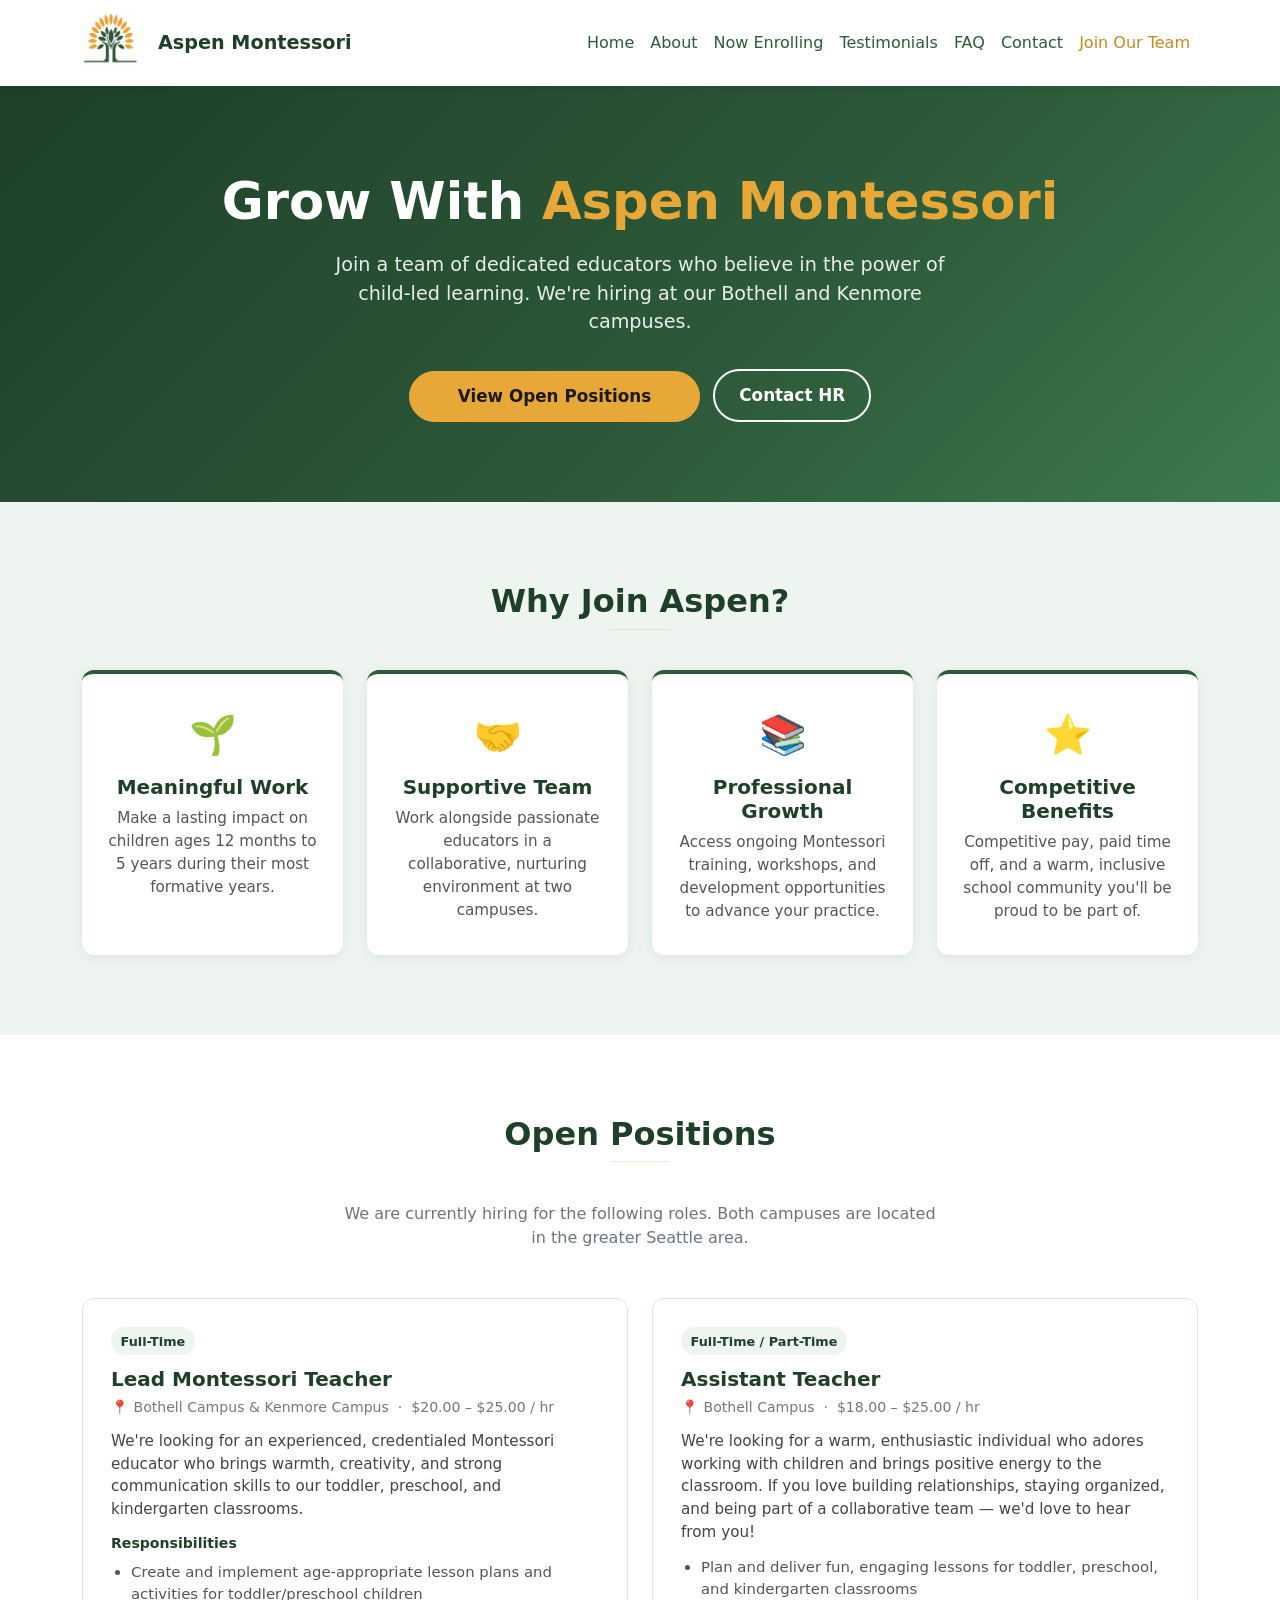
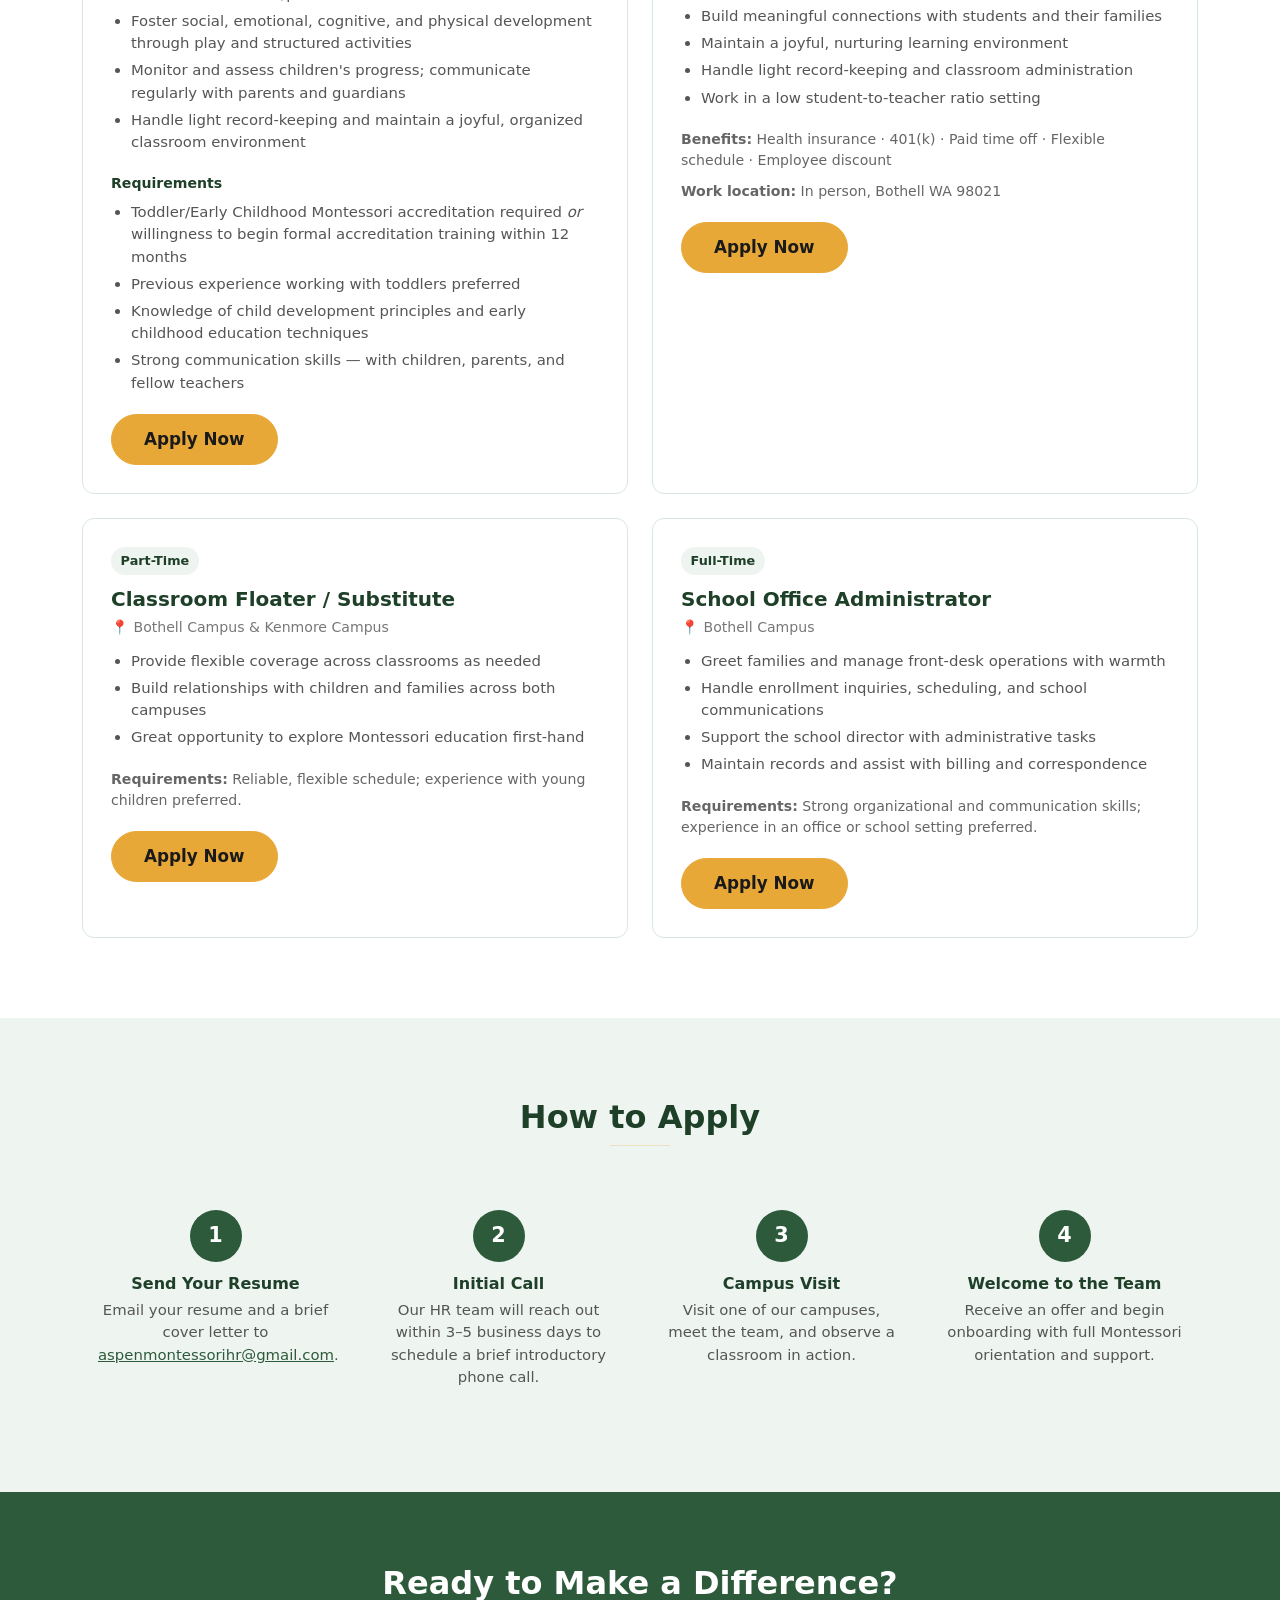
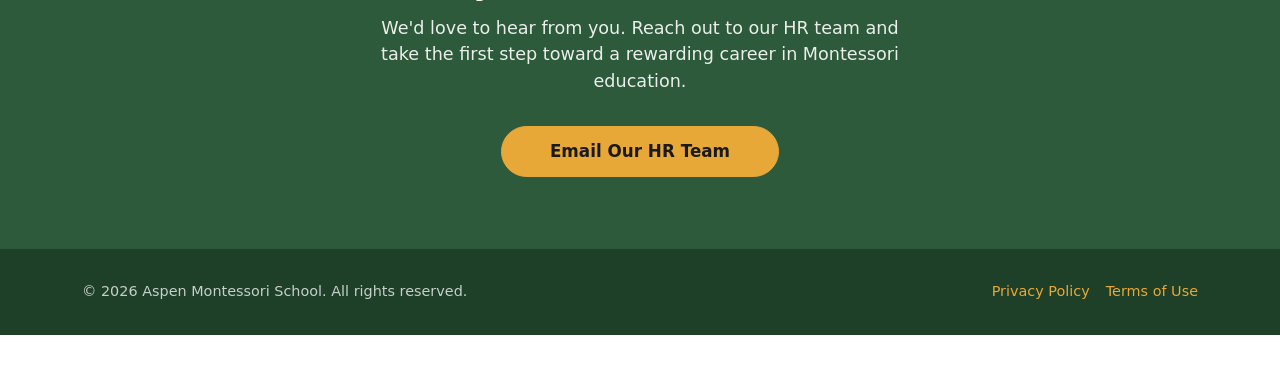
==== careers.html @ 24f774b3 "Update the school teacher description" ====
<!doctype html>
<html lang="en">
  <head>
    <meta charset="utf-8">
    <meta name="viewport" content="width=device-width, initial-scale=1">
    <title>Careers &amp; Jobs | Aspen Montessori School – Bothell &amp; Kenmore, WA</title>

    <!-- Primary SEO -->
    <meta name="description" content="Join Aspen Montessori School! We're hiring Lead Guides, Assistant Guides, Floaters, and Office Staff at our Bothell and Kenmore, WA campuses. View open positions and apply today.">
    <meta name="keywords" content="Montessori teacher jobs Bothell WA, Montessori educator careers Kenmore WA, Montessori guide hiring Washington, early childhood education jobs Seattle, preschool teacher jobs Bothell, Montessori assistant jobs, childcare jobs Kenmore WA, Aspen Montessori School jobs">
    <meta name="author" content="Aspen Montessori School">
    <meta name="robots" content="index, follow">
    <link rel="canonical" href="https://www.aspenmontessorischool.com/careers.html">

    <!-- Open Graph (Facebook, LinkedIn, iMessage previews) -->
    <meta property="og:type" content="website">
    <meta property="og:url" content="https://www.aspenmontessorischool.com/careers.html">
    <meta property="og:title" content="Careers &amp; Jobs | Aspen Montessori School">
    <meta property="og:description" content="We're hiring passionate Montessori educators and staff in Bothell and Kenmore, WA. View open positions — Lead Guide, Assistant Guide, Floater, Office Admin — and apply today.">
    <meta property="og:image" content="https://www.aspenmontessorischool.com/assets/kidsactivities/1_.jpg">
    <meta property="og:site_name" content="Aspen Montessori School">
    <meta property="og:locale" content="en_US">

    <!-- Twitter Card -->
    <meta name="twitter:card" content="summary_large_image">
    <meta name="twitter:title" content="Careers &amp; Jobs | Aspen Montessori School">
    <meta name="twitter:description" content="Hiring Montessori educators in Bothell &amp; Kenmore, WA. Lead Guide, Assistant Guide, Floater, Office Admin roles open now.">
    <meta name="twitter:image" content="https://www.aspenmontessorischool.com/assets/kidsactivities/1_.jpg">

    <!-- BreadcrumbList structured data -->
    <script type="application/ld+json">
    {
      "@context": "https://schema.org",
      "@type": "BreadcrumbList",
      "itemListElement": [
        {
          "@type": "ListItem",
          "position": 1,
          "name": "Home",
          "item": "https://www.aspenmontessorischool.com/"
        },
        {
          "@type": "ListItem",
          "position": 2,
          "name": "Careers",
          "item": "https://www.aspenmontessorischool.com/careers.html"
        }
      ]
    }
    </script>

    <!-- JobPosting structured data (Google Jobs + AI engines) -->
    <script type="application/ld+json">
    [
      {
        "@context": "https://schema.org",
        "@type": "JobPosting",
        "title": "Lead Montessori Teacher",
        "description": "Aspen Montessori School is seeking an experienced, credentialed Toddler/Early Childhood Lead Montessori Teacher. Responsibilities: create and implement age-appropriate lesson plans and activities for toddler/preschool children; foster social, emotional, cognitive, and physical development through play and structured activities; monitor and assess children's progress and communicate with parents and guardians; light record-keeping. Strong communication skills required.",
        "datePosted": "2026-06-07",
        "validThrough": "2026-12-31",
        "employmentType": "FULL_TIME",
        "hiringOrganization": {
          "@type": "Organization",
          "name": "Aspen Montessori School",
          "sameAs": "https://www.aspenmontessorischool.com",
          "logo": "https://www.aspenmontessorischool.com/my-logo.png"
        },
        "jobLocation": [
          {
            "@type": "Place",
            "address": {
              "@type": "PostalAddress",
              "streetAddress": "4024 222nd Pl SE",
              "addressLocality": "Bothell",
              "addressRegion": "WA",
              "postalCode": "98021",
              "addressCountry": "US"
            }
          },
          {
            "@type": "Place",
            "address": {
              "@type": "PostalAddress",
              "streetAddress": "17605 80th CT NE",
              "addressLocality": "Kenmore",
              "addressRegion": "WA",
              "postalCode": "98028",
              "addressCountry": "US"
            }
          }
        ],
        "baseSalary": {
          "@type": "MonetaryAmount",
          "currency": "USD",
          "value": {
            "@type": "QuantitativeValue",
            "minValue": 20.00,
            "maxValue": 25.00,
            "unitText": "HOUR"
          }
        },
        "qualifications": "Toddler/Early Childhood Montessori accreditation required, or willingness to begin formal accreditation training within 12 months. Previous experience working with toddlers preferred. Knowledge of child development principles and early childhood education techniques.",
        "jobBenefits": "Competitive pay, paid time off, professional development, supportive collaborative team environment.",
        "applicationContact": {
          "@type": "ContactPoint",
          "email": "aspenmontessorihr@gmail.com"
        }
      },
      {
        "@context": "https://schema.org",
        "@type": "JobPosting",
        "title": "Assistant Teacher",
        "description": "Aspen Montessori School is seeking a warm, enthusiastic Toddler/Early Childhood Teacher to join our Bothell campus. You will plan and deliver fun, engaging lessons for toddler, preschool, and kindergarten classrooms; build meaningful connections with students and their families; maintain a joyful nurturing learning environment; and handle light record-keeping. Low student-to-teacher ratio. Job Types: Full-time, Part-time.",
        "datePosted": "2026-06-07",
        "validThrough": "2026-12-31",
        "employmentType": ["FULL_TIME", "PART_TIME"],
        "baseSalary": {
          "@type": "MonetaryAmount",
          "currency": "USD",
          "value": {
            "@type": "QuantitativeValue",
            "minValue": 18.00,
            "maxValue": 25.00,
            "unitText": "HOUR"
          }
        },
        "hiringOrganization": {
          "@type": "Organization",
          "name": "Aspen Montessori School",
          "sameAs": "https://www.aspenmontessorischool.com",
          "logo": "https://www.aspenmontessorischool.com/my-logo.png"
        },
        "jobLocation": {
          "@type": "Place",
          "address": {
            "@type": "PostalAddress",
            "streetAddress": "4024 222nd Pl SE",
            "addressLocality": "Bothell",
            "addressRegion": "WA",
            "postalCode": "98021",
            "addressCountry": "US"
          }
        },
        "qualifications": "Passion for early childhood education required. Experience working with toddlers or preschool-age children preferred. Organized, collaborative, and enthusiastic personality.",
        "jobBenefits": "Health insurance, 401(k), paid time off, flexible schedule, employee discount.",
        "applicationContact": {
          "@type": "ContactPoint",
          "email": "aspenmontessorihr@gmail.com"
        }
      },
      {
        "@context": "https://schema.org",
        "@type": "JobPosting",
        "title": "Classroom Floater / Substitute",
        "description": "Provide flexible coverage across classrooms as needed at both Bothell and Kenmore campuses. Build relationships with children and families. Great entry-level opportunity to explore Montessori education first-hand.",
        "datePosted": "2026-06-07",
        "validThrough": "2026-12-31",
        "employmentType": "PART_TIME",
        "hiringOrganization": {
          "@type": "Organization",
          "name": "Aspen Montessori School",
          "sameAs": "https://www.aspenmontessorischool.com",
          "logo": "https://www.aspenmontessorischool.com/my-logo.png"
        },
        "jobLocation": [
          {
            "@type": "Place",
            "address": {
              "@type": "PostalAddress",
              "streetAddress": "4024 222nd Pl SE",
              "addressLocality": "Bothell",
              "addressRegion": "WA",
              "postalCode": "98021",
              "addressCountry": "US"
            }
          },
          {
            "@type": "Place",
            "address": {
              "@type": "PostalAddress",
              "streetAddress": "17605 80th CT NE",
              "addressLocality": "Kenmore",
              "addressRegion": "WA",
              "postalCode": "98028",
              "addressCountry": "US"
            }
          }
        ],
        "qualifications": "Reliable, flexible schedule required. Experience with young children preferred.",
        "applicationContact": {
          "@type": "ContactPoint",
          "email": "aspenmontessorihr@gmail.com"
        }
      },
      {
        "@context": "https://schema.org",
        "@type": "JobPosting",
        "title": "School Office Administrator",
        "description": "Greet families and manage front-desk operations with warmth. Handle enrollment inquiries, scheduling, and school communications. Support the school director with administrative tasks. Maintain records and assist with billing and correspondence.",
        "datePosted": "2026-06-07",
        "validThrough": "2026-12-31",
        "employmentType": "FULL_TIME",
        "hiringOrganization": {
          "@type": "Organization",
          "name": "Aspen Montessori School",
          "sameAs": "https://www.aspenmontessorischool.com",
          "logo": "https://www.aspenmontessorischool.com/my-logo.png"
        },
        "jobLocation": {
          "@type": "Place",
          "address": {
            "@type": "PostalAddress",
            "streetAddress": "4024 222nd Pl SE",
            "addressLocality": "Bothell",
            "addressRegion": "WA",
            "postalCode": "98021",
            "addressCountry": "US"
          }
        },
        "qualifications": "Strong organizational and communication skills required. Experience in an office or school setting preferred.",
        "jobBenefits": "Competitive pay, paid time off, collaborative school community.",
        "applicationContact": {
          "@type": "ContactPoint",
          "email": "aspenmontessorihr@gmail.com"
        }
      }
    ]
    </script>

    <link rel="icon" type="image/x-icon" href="favicon-32x32.png">
    <link href="./assets/dist/css/bootstrap.min.css" rel="stylesheet">
    <link href="carousel.css" rel="stylesheet">

    <style>
      :root {
        --aspen-green: #2D5A3A;
        --aspen-green-dark: #1e3f28;
        --aspen-green-light: #eef4f0;
        --aspen-yellow: #E8A838;
        --aspen-yellow-dark: #c48a20;
      }

      body {
        padding-top: 72px;
        color: #333;
        font-family: 'Segoe UI', system-ui, sans-serif;
      }

      /* ── Navbar ── */
      .navbar {
        background-color: #fff !important;
        box-shadow: 0 2px 8px rgba(0,0,0,.1);
      }
      .navbar-brand img {
        height: 60px;
        width: 60px;
        object-fit: contain;
        margin-right: 8px;
      }
      .navbar-brand {
        font-weight: 700;
        font-size: 1.2rem;
        color: var(--aspen-green-dark) !important;
      }
      .nav-link {
        color: var(--aspen-green) !important;
        font-weight: 500;
      }
      .nav-link:hover, .nav-link.active {
        color: var(--aspen-yellow-dark) !important;
      }

      /* ── Buttons ── */
      .btn-aspen {
        background-color: var(--aspen-yellow);
        border-color: var(--aspen-yellow);
        color: #1a1a1a;
        font-weight: 700;
        padding: .75rem 2rem;
        border-radius: 50px;
        font-size: 1.05rem;
        transition: background-color .2s, transform .15s;
      }
      .btn-aspen:hover {
        background-color: var(--aspen-yellow-dark);
        border-color: var(--aspen-yellow-dark);
        color: #1a1a1a;
        transform: translateY(-2px);
      }
      .btn-outline-light-aspen {
        border: 2px solid #fff;
        color: #fff;
        font-weight: 600;
        padding: .75rem 2rem;
        border-radius: 50px;
        font-size: 1.05rem;
        background: transparent;
        transition: background-color .2s;
        text-decoration: none;
        display: inline-block;
      }
      .btn-outline-light-aspen:hover {
        background-color: rgba(255,255,255,.15);
        color: #fff;
      }

      /* ── Section shared ── */
      section {
        padding: 80px 0;
      }
      .section-title {
        font-weight: 700;
        color: var(--aspen-green-dark);
        margin-bottom: .5rem;
      }
      .section-divider {
        width: 60px;
        height: 4px;
        background: var(--aspen-yellow);
        border: none;
        margin: 0 auto 2.5rem;
        border-radius: 2px;
      }

      /* ── Hero ── */
      #hero {
        background: linear-gradient(135deg, var(--aspen-green-dark) 0%, var(--aspen-green) 60%, #3d7a50 100%);
        color: #fff;
        padding: 100px 0 80px;
        text-align: center;
      }
      #hero h1 {
        font-size: clamp(2rem, 5vw, 3.2rem);
        font-weight: 800;
        line-height: 1.15;
      }
      #hero h1 span {
        color: var(--aspen-yellow);
      }
      #hero p.lead {
        font-size: 1.2rem;
        max-width: 620px;
        margin: 1.25rem auto 2rem;
        opacity: .9;
      }

      /* ── Benefits ── */
      #benefits {
        background-color: var(--aspen-green-light);
      }
      .benefit-card {
        background: #fff;
        border-radius: 12px;
        padding: 2rem 1.5rem;
        height: 100%;
        border-top: 4px solid var(--aspen-green);
        box-shadow: 0 2px 12px rgba(0,0,0,.07);
        text-align: center;
      }
      .benefit-card .benefit-icon {
        font-size: 2.4rem;
        margin-bottom: .75rem;
      }
      .benefit-card h5 {
        color: var(--aspen-green-dark);
        font-weight: 700;
        margin-bottom: .5rem;
      }
      .benefit-card p {
        color: #555;
        font-size: .95rem;
        margin: 0;
      }

      /* ── Open Positions ── */
      #positions {
        background-color: #fff;
      }
      .position-card {
        border: 1.5px solid #d8e8dd;
        border-radius: 12px;
        padding: 1.75rem;
        background: #fff;
        transition: box-shadow .2s, border-color .2s;
      }
      .position-card:hover {
        box-shadow: 0 4px 20px rgba(45,90,58,.12);
        border-color: var(--aspen-green);
      }
      .position-card .badge-type {
        background-color: var(--aspen-green-light);
        color: var(--aspen-green-dark);
        font-weight: 600;
        font-size: .8rem;
        padding: .35em .75em;
        border-radius: 50px;
        display: inline-block;
        margin-bottom: .75rem;
      }
      .position-card h5 {
        color: var(--aspen-green-dark);
        font-weight: 700;
        margin-bottom: .35rem;
      }
      .position-card .campus-tag {
        font-size: .88rem;
        color: #777;
        margin-bottom: .75rem;
      }
      .position-card ul {
        padding-left: 1.25rem;
        color: #555;
        font-size: .93rem;
        margin-bottom: 1.25rem;
      }
      .position-card ul li {
        margin-bottom: .3rem;
      }

      /* ── Process ── */
      #process {
        background-color: var(--aspen-green-light);
      }
      .step-circle {
        width: 52px;
        height: 52px;
        border-radius: 50%;
        background-color: var(--aspen-green);
        color: #fff;
        font-size: 1.3rem;
        font-weight: 700;
        display: flex;
        align-items: center;
        justify-content: center;
        margin: 0 auto .75rem;
        flex-shrink: 0;
      }
      .step-card {
        text-align: center;
        padding: 1.5rem 1rem;
      }
      .step-card h6 {
        color: var(--aspen-green-dark);
        font-weight: 700;
        margin-bottom: .4rem;
      }
      .step-card p {
        color: #555;
        font-size: .93rem;
        margin: 0;
      }

      /* ── CTA ── */
      #cta {
        background-color: var(--aspen-green);
        color: #fff;
        text-align: center;
        padding: 72px 0;
      }
      #cta h2 {
        font-weight: 700;
        font-size: 2rem;
        margin-bottom: .75rem;
      }
      #cta p {
        opacity: .9;
        font-size: 1.1rem;
        max-width: 560px;
        margin: 0 auto 2rem;
      }

      /* ── Footer ── */
      footer {
        background-color: var(--aspen-green-dark);
        color: rgba(255,255,255,.75);
        padding: 2rem 0;
        font-size: .9rem;
      }
      footer a {
        color: var(--aspen-yellow);
        text-decoration: none;
      }
      footer a:hover {
        text-decoration: underline;
      }
    </style>
  </head>
  <body>

    <!-- ── Navbar ── -->
    <nav class="navbar navbar-expand-md navbar-light fixed-top">
      <div class="container">
        <a class="navbar-brand d-flex align-items-center gap-2" href="index.html">
          <img src="my-logo.png" alt="Aspen Montessori School logo">
          Aspen Montessori
        </a>
        <button class="navbar-toggler" type="button" data-bs-toggle="collapse" data-bs-target="#navbarCollapse"
          aria-controls="navbarCollapse" aria-expanded="false" aria-label="Toggle navigation">
          <span class="navbar-toggler-icon"></span>
        </button>
        <div class="collapse navbar-collapse" id="navbarCollapse">
          <ul class="navbar-nav ms-auto mb-2 mb-md-0">
            <li class="nav-item"><a class="nav-link" href="index.html#hero">Home</a></li>
            <li class="nav-item"><a class="nav-link" href="index.html#about">About</a></li>
            <li class="nav-item"><a class="nav-link" href="index.html#enroll">Now Enrolling</a></li>
            <li class="nav-item"><a class="nav-link" href="index.html#testimonials">Testimonials</a></li>
            <li class="nav-item"><a class="nav-link" href="index.html#faq">FAQ</a></li>
            <li class="nav-item"><a class="nav-link" href="index.html#contact">Contact</a></li>
            <li class="nav-item"><a class="nav-link active" href="careers.html">Join Our Team</a></li>
          </ul>
        </div>
      </div>
    </nav>

    <main>

      <!-- ── Hero ── -->
      <section id="hero">
        <div class="container">
          <h1>Grow With <span>Aspen Montessori</span></h1>
          <p class="lead">Join a team of dedicated educators who believe in the power of child-led learning. We're hiring at our Bothell and Kenmore campuses.</p>
          <a href="#positions" class="btn btn-aspen btn-lg px-5 me-2">View Open Positions</a>
          <a href="#cta" class="btn-outline-light-aspen btn-lg px-4 mt-2 mt-md-0">Contact HR</a>
        </div>
      </section>

      <!-- ── Why Join Us ── -->
      <section id="benefits">
        <div class="container text-center">
          <h2 class="section-title">Why Join Aspen?</h2>
          <hr class="section-divider">
          <div class="row g-4 justify-content-center">
            <div class="col-sm-6 col-lg-3">
              <div class="benefit-card">
                <div class="benefit-icon">🌱</div>
                <h5>Meaningful Work</h5>
                <p>Make a lasting impact on children ages 12 months to 5 years during their most formative years.</p>
              </div>
            </div>
            <div class="col-sm-6 col-lg-3">
              <div class="benefit-card">
                <div class="benefit-icon">🤝</div>
                <h5>Supportive Team</h5>
                <p>Work alongside passionate educators in a collaborative, nurturing environment at two campuses.</p>
              </div>
            </div>
            <div class="col-sm-6 col-lg-3">
              <div class="benefit-card">
                <div class="benefit-icon">📚</div>
                <h5>Professional Growth</h5>
                <p>Access ongoing Montessori training, workshops, and development opportunities to advance your practice.</p>
              </div>
            </div>
            <div class="col-sm-6 col-lg-3">
              <div class="benefit-card">
                <div class="benefit-icon">⭐</div>
                <h5>Competitive Benefits</h5>
                <p>Competitive pay, paid time off, and a warm, inclusive school community you'll be proud to be part of.</p>
              </div>
            </div>
          </div>
        </div>
      </section>

      <!-- ── Open Positions ── -->
      <section id="positions">
        <div class="container">
          <div class="text-center mb-5">
            <h2 class="section-title">Open Positions</h2>
            <hr class="section-divider">
            <p class="text-muted" style="max-width: 600px; margin: 0 auto;">We are currently hiring for the following roles. Both campuses are located in the greater Seattle area.</p>
          </div>
          <div class="row g-4">

            <!-- Lead Guide -->
            <div class="col-md-6">
              <div class="position-card h-100">
                <span class="badge-type">Full-Time</span>
                <h5>Lead Montessori Teacher</h5>
                <p class="campus-tag">&#x1F4CD; Bothell Campus &amp; Kenmore Campus &nbsp;·&nbsp; $20.00 – $25.00 / hr</p>
                <p style="color:#444; font-size:.95rem; margin-bottom:.75rem;">
                  We're looking for an experienced, credentialed Montessori educator who brings warmth, creativity, and strong communication skills to our toddler, preschool, and kindergarten classrooms.
                </p>
                <p style="font-size:.88rem; font-weight:600; color: var(--aspen-green-dark); margin-bottom:.4rem;">Responsibilities</p>
                <ul>
                  <li>Create and implement age-appropriate lesson plans and activities for toddler/preschool children</li>
                  <li>Foster social, emotional, cognitive, and physical development through play and structured activities</li>
                  <li>Monitor and assess children's progress; communicate regularly with parents and guardians</li>
                  <li>Handle light record-keeping and maintain a joyful, organized classroom environment</li>
                </ul>
                <p style="font-size:.88rem; font-weight:600; color: var(--aspen-green-dark); margin-bottom:.4rem;">Requirements</p>
                <ul style="margin-bottom:1.25rem;">
                  <li>Toddler/Early Childhood Montessori accreditation required <em>or</em> willingness to begin formal accreditation training within 12 months</li>
                  <li>Previous experience working with toddlers preferred</li>
                  <li>Knowledge of child development principles and early childhood education techniques</li>
                  <li>Strong communication skills — with children, parents, and fellow teachers</li>
                </ul>
                <a href="mailto:aspenmontessorihr@gmail.com?subject=Application%3A%20Lead%20Montessori%20Teacher" class="btn btn-aspen">Apply Now</a>
              </div>
            </div>

            <!-- Assistant Guide -->
            <div class="col-md-6">
              <div class="position-card h-100">
                <span class="badge-type">Full-Time / Part-Time</span>
                <h5>Assistant Teacher</h5>
                <p class="campus-tag">&#x1F4CD; Bothell Campus &nbsp;·&nbsp; $18.00 – $25.00 / hr</p>
                <p style="color:#444; font-size:.95rem; margin-bottom:.75rem;">
                  We're looking for a warm, enthusiastic individual who adores working with children and brings positive energy to the classroom. If you love building relationships, staying organized, and being part of a collaborative team — we'd love to hear from you!
                </p>
                <ul>
                  <li>Plan and deliver fun, engaging lessons for toddler, preschool, and kindergarten classrooms</li>
                  <li>Build meaningful connections with students and their families</li>
                  <li>Maintain a joyful, nurturing learning environment</li>
                  <li>Handle light record-keeping and classroom administration</li>
                  <li>Work in a low student-to-teacher ratio setting</li>
                </ul>
                <p style="font-size:.88rem; color:#666; margin-bottom:.6rem;"><strong>Benefits:</strong> Health insurance · 401(k) · Paid time off · Flexible schedule · Employee discount</p>
                <p style="font-size:.88rem; color:#666; margin-bottom:1.25rem;"><strong>Work location:</strong> In person, Bothell WA 98021</p>
                <a href="mailto:aspenmontessorihr@gmail.com?subject=Application%3A%20Assistant%20Teacher" class="btn btn-aspen">Apply Now</a>
              </div>
            </div>

            <!-- Floater -->
            <div class="col-md-6">
              <div class="position-card h-100">
                <span class="badge-type">Part-Time</span>
                <h5>Classroom Floater / Substitute</h5>
                <p class="campus-tag">&#x1F4CD; Bothell Campus &amp; Kenmore Campus</p>
                <ul>
                  <li>Provide flexible coverage across classrooms as needed</li>
                  <li>Build relationships with children and families across both campuses</li>
                  <li>Great opportunity to explore Montessori education first-hand</li>
                </ul>
                <p style="font-size:.88rem; color:#666; margin-bottom:1.25rem;"><strong>Requirements:</strong> Reliable, flexible schedule; experience with young children preferred.</p>
                <a href="mailto:aspenmontessorihr@gmail.com?subject=Application%3A%20Classroom%20Floater" class="btn btn-aspen">Apply Now</a>
              </div>
            </div>

            <!-- Admin -->
            <div class="col-md-6">
              <div class="position-card h-100">
                <span class="badge-type">Full-Time</span>
                <h5>School Office Administrator</h5>
                <p class="campus-tag">&#x1F4CD; Bothell Campus</p>
                <ul>
                  <li>Greet families and manage front-desk operations with warmth</li>
                  <li>Handle enrollment inquiries, scheduling, and school communications</li>
                  <li>Support the school director with administrative tasks</li>
                  <li>Maintain records and assist with billing and correspondence</li>
                </ul>
                <p style="font-size:.88rem; color:#666; margin-bottom:1.25rem;"><strong>Requirements:</strong> Strong organizational and communication skills; experience in an office or school setting preferred.</p>
                <a href="mailto:aspenmontessorihr@gmail.com?subject=Application%3A%20Office%20Administrator" class="btn btn-aspen">Apply Now</a>
              </div>
            </div>

          </div>
        </div>
      </section>

      <!-- ── Application Process ── -->
      <section id="process">
        <div class="container text-center">
          <h2 class="section-title">How to Apply</h2>
          <hr class="section-divider">
          <div class="row g-3 justify-content-center">
            <div class="col-sm-6 col-lg-3">
              <div class="step-card">
                <div class="step-circle">1</div>
                <h6>Send Your Resume</h6>
                <p>Email your resume and a brief cover letter to <a href="mailto:aspenmontessorihr@gmail.com" style="color:var(--aspen-green);">aspenmontessorihr@gmail.com</a>.</p>
              </div>
            </div>
            <div class="col-sm-6 col-lg-3">
              <div class="step-card">
                <div class="step-circle">2</div>
                <h6>Initial Call</h6>
                <p>Our HR team will reach out within 3–5 business days to schedule a brief introductory phone call.</p>
              </div>
            </div>
            <div class="col-sm-6 col-lg-3">
              <div class="step-card">
                <div class="step-circle">3</div>
                <h6>Campus Visit</h6>
                <p>Visit one of our campuses, meet the team, and observe a classroom in action.</p>
              </div>
            </div>
            <div class="col-sm-6 col-lg-3">
              <div class="step-card">
                <div class="step-circle">4</div>
                <h6>Welcome to the Team</h6>
                <p>Receive an offer and begin onboarding with full Montessori orientation and support.</p>
              </div>
            </div>
          </div>
        </div>
      </section>

      <!-- ── CTA ── -->
      <section id="cta">
        <div class="container">
          <h2>Ready to Make a Difference?</h2>
          <p>We'd love to hear from you. Reach out to our HR team and take the first step toward a rewarding career in Montessori education.</p>
          <a href="mailto:aspenmontessorihr@gmail.com" class="btn btn-aspen btn-lg px-5">Email Our HR Team</a>
        </div>
      </section>

    </main>

    <!-- ── Footer ── -->
    <footer>
      <div class="container d-flex flex-wrap justify-content-between align-items-center">
        <p class="mb-0">&copy; 2026 Aspen Montessori School. All rights reserved.</p>
        <div class="d-flex gap-3">
          <a href="#">Privacy Policy</a>
          <a href="#">Terms of Use</a>
        </div>
      </div>
    </footer>

    <script src="./assets/dist/js/bootstrap.bundle.min.js"></script>
    <script>
      document.querySelectorAll('#navbarCollapse .nav-link').forEach(function(link) {
        link.addEventListener('click', function() {
          var collapse = document.getElementById('navbarCollapse');
          var bsCollapse = bootstrap.Collapse.getInstance(collapse);
          if (bsCollapse) bsCollapse.hide();
        });
      });
    </script>

  </body>
</html>
---- carousel.css ----
/* GLOBAL STYLES
-------------------------------------------------- */
/* Padding below the footer and lighter body text */

body {
  padding-top: 3rem;
  padding-bottom: 3rem;
  color: #5a5a5a;
}


/* CUSTOMIZE THE CAROUSEL
-------------------------------------------------- */

/* Carousel base class */
.carousel {
  margin-bottom: 4rem;
}
/* Since positioning the image, we need to help out the caption */
.carousel-caption {
  bottom: 3rem;
  z-index: 10;
}

/* Declare heights because of positioning of img element */
.carousel-item {
  height: 32rem;
}
.carousel-item > img {
  position: absolute;
  top: 0;
  left: 0;
  min-width: 100%;
  height: 32rem;
}


/* MARKETING CONTENT
-------------------------------------------------- */

/* Center align the text within the three columns below the carousel */
.marketing .col-lg-4 {
  margin-bottom: 1.5rem;
  text-align: center;
}
.marketing h2 {
  font-weight: 400;
}
/* rtl:begin:ignore */
.marketing .col-lg-4 p {
  margin-right: .75rem;
  margin-left: .75rem;
}
/* rtl:end:ignore */


/* Featurettes
------------------------- */

.featurette-divider {
  margin: 5rem 0; /* Space out the Bootstrap <hr> more */
}

/* Thin out the marketing headings */
.featurette-heading {
  font-weight: 300;
  line-height: 1;
  /* rtl:remove */
  letter-spacing: -.05rem;
}

/* RESPONSIVE CSS
-------------------------------------------------- */

@media (min-width: 40em) {
  /* Bump up size of carousel content */
  .carousel-caption p {
    margin-bottom: 1.25rem;
    font-size: 1.25rem;
    line-height: 1.4;
  }

  .featurette-heading {
    font-size: 50px;
  }
}

@media (min-width: 62em) {
  .featurette-heading {
    margin-top: 7rem;
  }
}
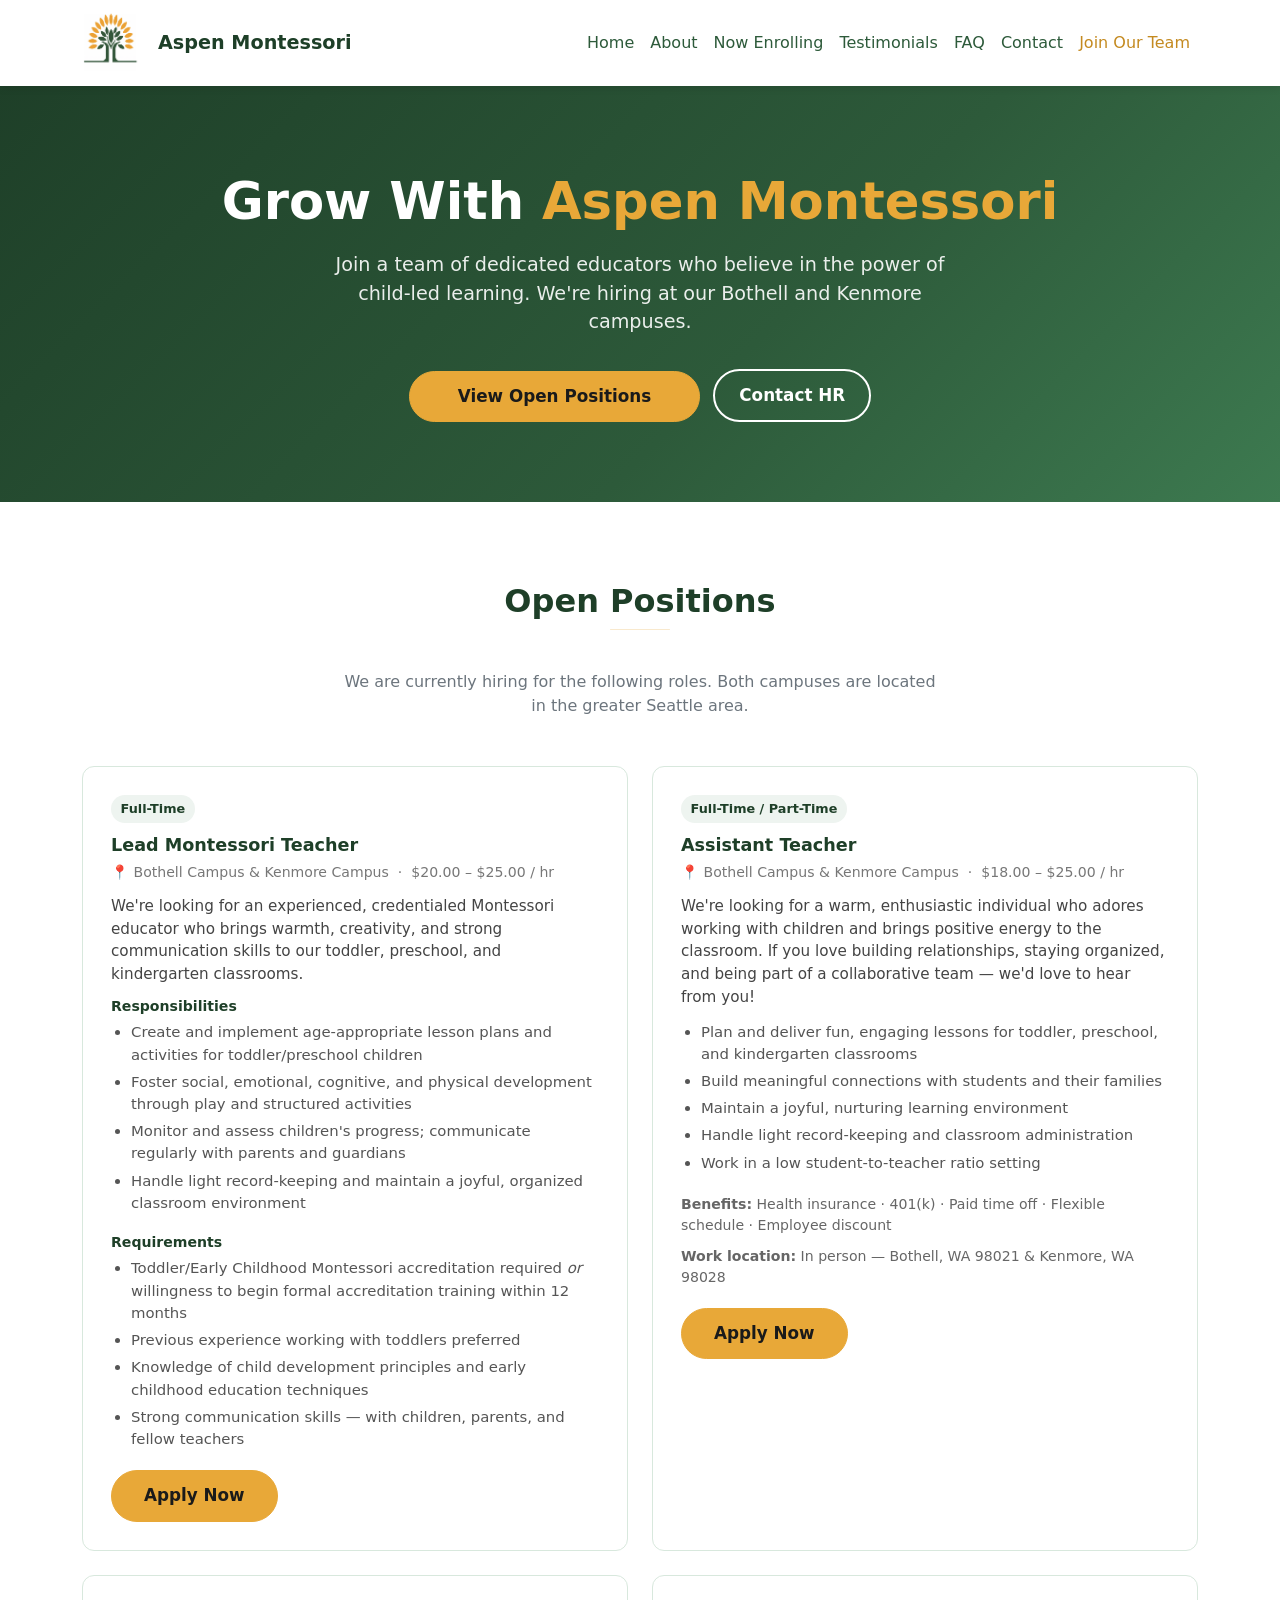
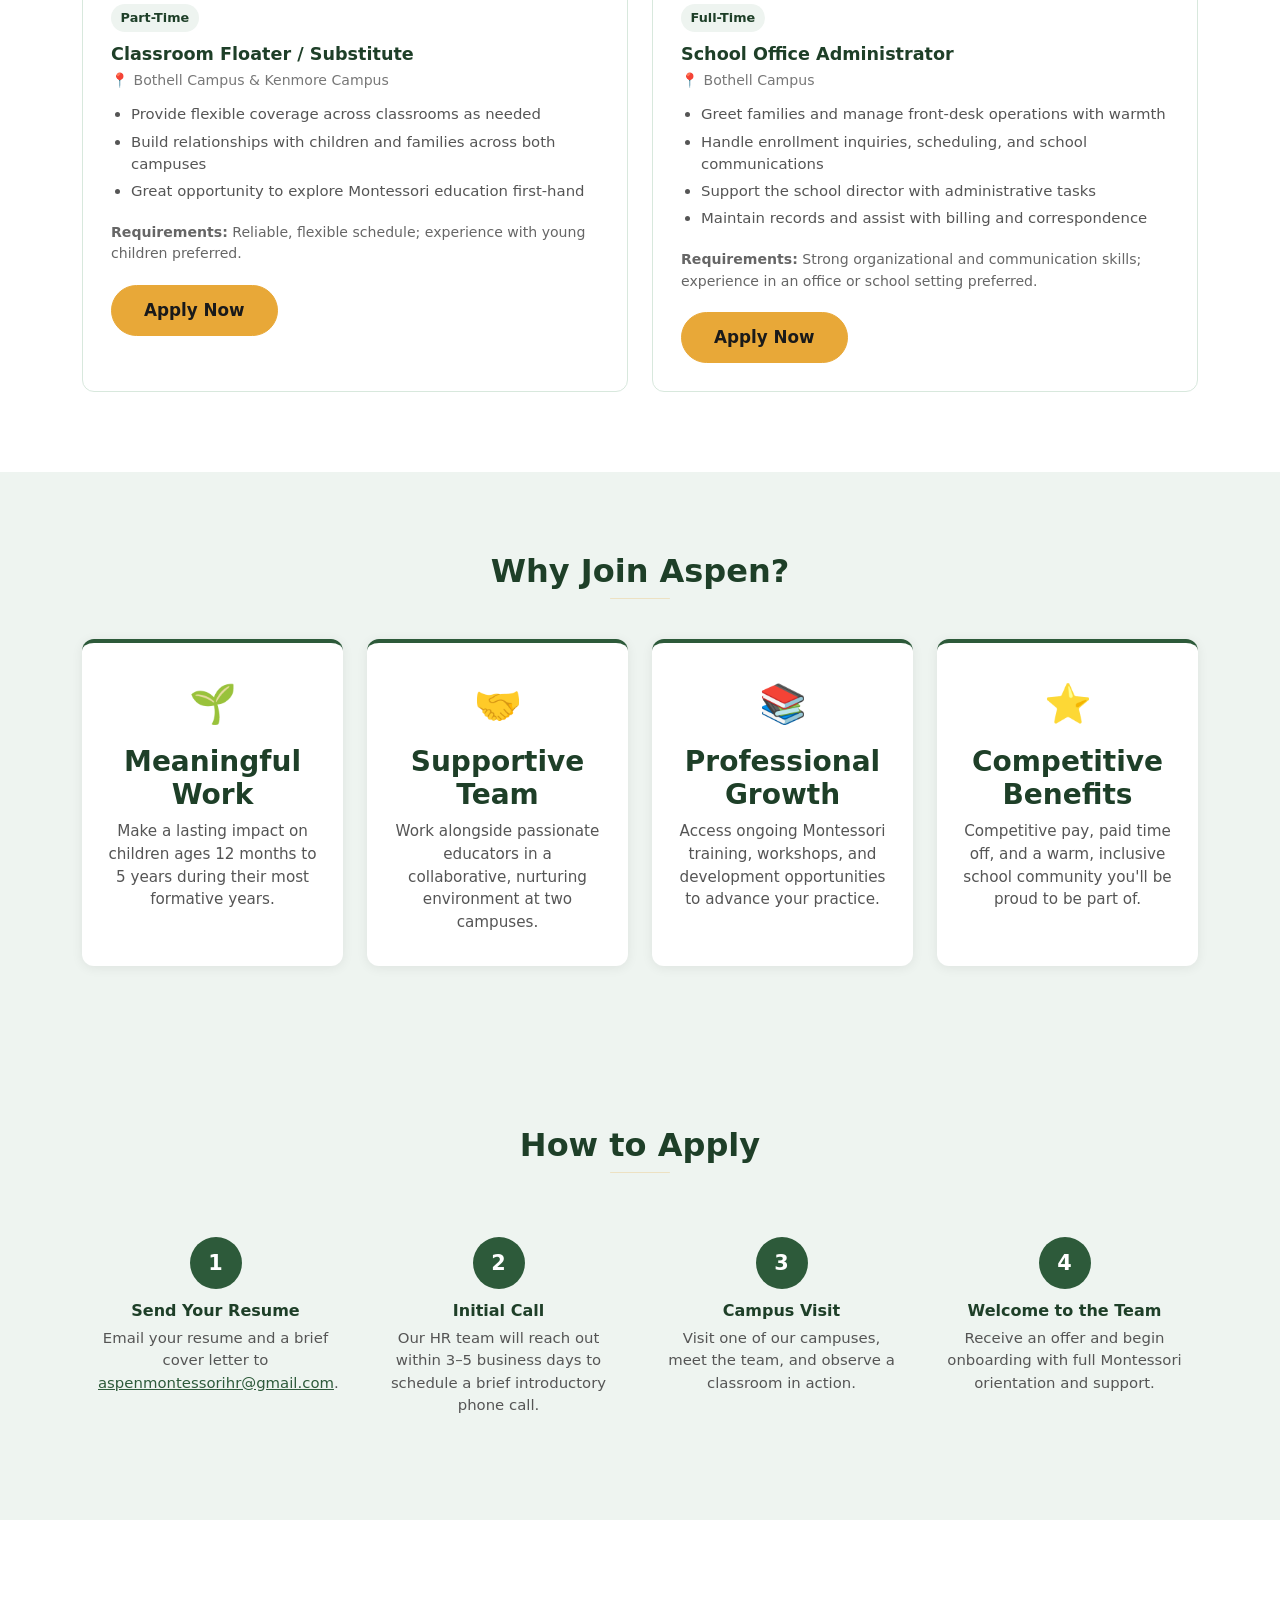
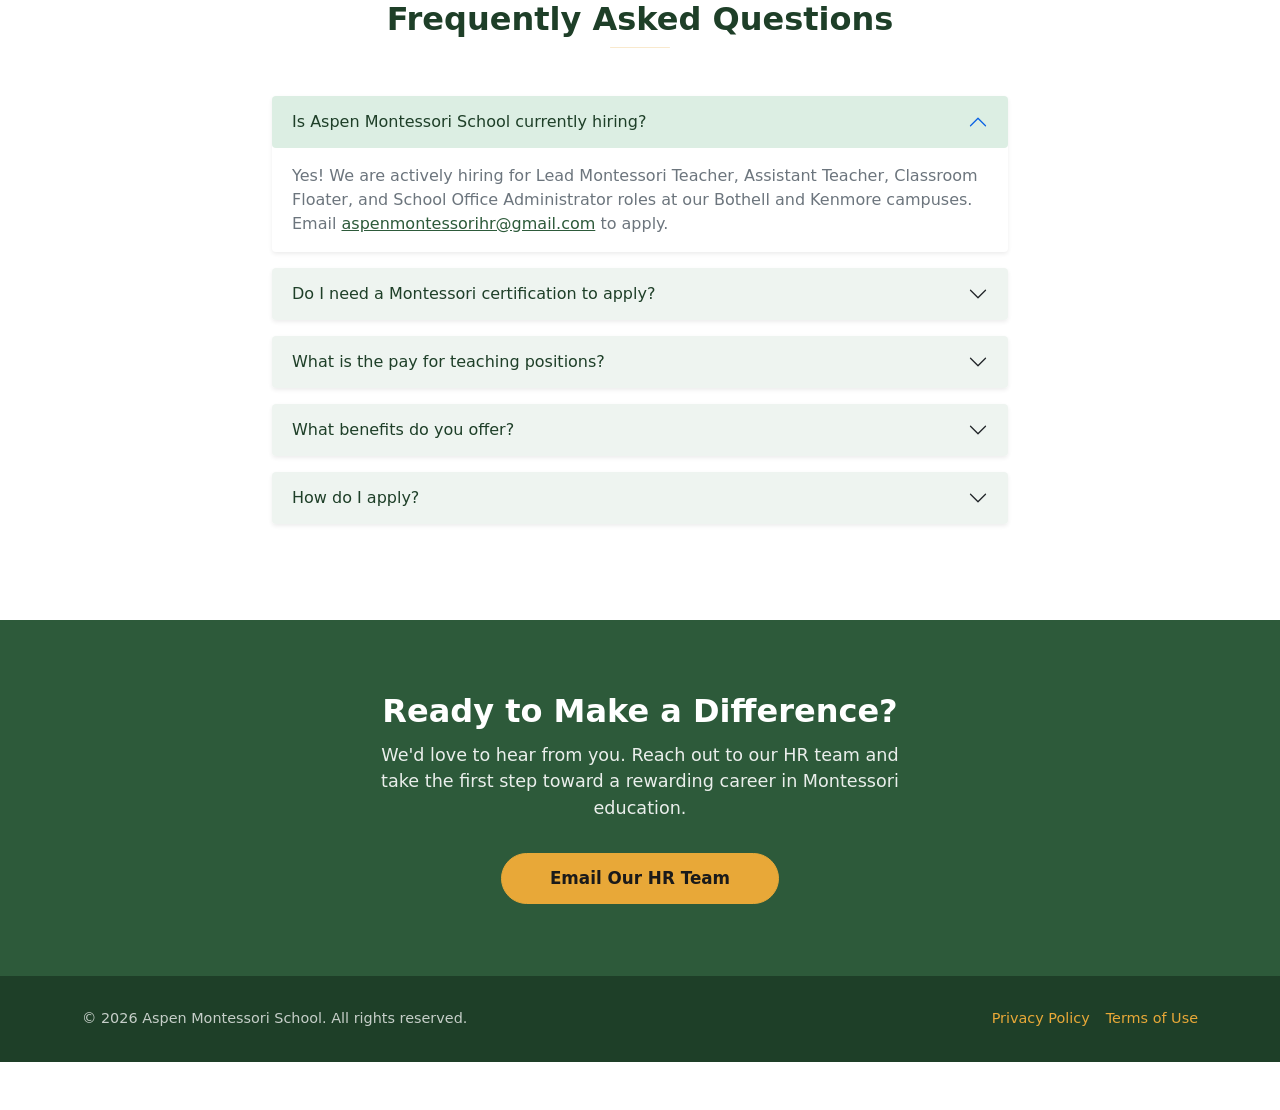
==== commit 7552ce42: "Update the career and update the SEO" ====
--- a/careers.html
+++ b/careers.html
@@ -6,8 +6,8 @@
     <title>Careers &amp; Jobs | Aspen Montessori School – Bothell &amp; Kenmore, WA</title>
 
     <!-- Primary SEO -->
-    <meta name="description" content="Join Aspen Montessori School! We're hiring Lead Guides, Assistant Guides, Floaters, and Office Staff at our Bothell and Kenmore, WA campuses. View open positions and apply today.">
-    <meta name="keywords" content="Montessori teacher jobs Bothell WA, Montessori educator careers Kenmore WA, Montessori guide hiring Washington, early childhood education jobs Seattle, preschool teacher jobs Bothell, Montessori assistant jobs, childcare jobs Kenmore WA, Aspen Montessori School jobs">
+    <meta name="description" content="Now hiring at Aspen Montessori School in Bothell &amp; Kenmore, WA! Open roles: Lead Montessori Teacher ($20–$25/hr), Assistant Teacher ($18–$25/hr), Classroom Floater, and Office Administrator. Apply today.">
+    <meta name="keywords" content="Montessori teacher jobs Bothell WA, Montessori teacher jobs Kenmore WA, Lead Montessori Teacher hiring Washington, assistant teacher early childhood Bothell, Montessori educator careers Seattle area, preschool teacher jobs Bothell WA, childcare jobs Kenmore WA, Montessori school hiring 2026, early childhood education jobs Washington state, Aspen Montessori School jobs, Montessori classroom floater, school office administrator Bothell">
     <meta name="author" content="Aspen Montessori School">
     <meta name="robots" content="index, follow">
     <link rel="canonical" href="https://www.aspenmontessorischool.com/careers.html">
@@ -15,8 +15,8 @@
     <!-- Open Graph (Facebook, LinkedIn, iMessage previews) -->
     <meta property="og:type" content="website">
     <meta property="og:url" content="https://www.aspenmontessorischool.com/careers.html">
-    <meta property="og:title" content="Careers &amp; Jobs | Aspen Montessori School">
-    <meta property="og:description" content="We're hiring passionate Montessori educators and staff in Bothell and Kenmore, WA. View open positions — Lead Guide, Assistant Guide, Floater, Office Admin — and apply today.">
+    <meta property="og:title" content="Careers &amp; Jobs | Aspen Montessori School – Bothell &amp; Kenmore, WA">
+    <meta property="og:description" content="Now hiring at Aspen Montessori School! Lead Montessori Teacher ($20–$25/hr), Assistant Teacher ($18–$25/hr), Classroom Floater, and Office Administrator roles open in Bothell &amp; Kenmore, WA.">
     <meta property="og:image" content="https://www.aspenmontessorischool.com/assets/kidsactivities/1_.jpg">
     <meta property="og:site_name" content="Aspen Montessori School">
     <meta property="og:locale" content="en_US">
@@ -24,7 +24,7 @@
     <!-- Twitter Card -->
     <meta name="twitter:card" content="summary_large_image">
     <meta name="twitter:title" content="Careers &amp; Jobs | Aspen Montessori School">
-    <meta name="twitter:description" content="Hiring Montessori educators in Bothell &amp; Kenmore, WA. Lead Guide, Assistant Guide, Floater, Office Admin roles open now.">
+    <meta name="twitter:description" content="Now hiring: Lead Montessori Teacher ($20–$25/hr) &amp; Assistant Teacher ($18–$25/hr) in Bothell &amp; Kenmore, WA. Floater and Office Admin roles also open.">
     <meta name="twitter:image" content="https://www.aspenmontessorischool.com/assets/kidsactivities/1_.jpg">
 
     <!-- BreadcrumbList structured data -->
@@ -44,6 +44,64 @@
           "position": 2,
           "name": "Careers",
           "item": "https://www.aspenmontessorischool.com/careers.html"
+        }
+      ]
+    }
+    </script>
+
+    <!-- FAQPage structured data (Google "People also ask" + AI engines) -->
+    <script type="application/ld+json">
+    {
+      "@context": "https://schema.org",
+      "@type": "FAQPage",
+      "mainEntity": [
+        {
+          "@type": "Question",
+          "name": "Is Aspen Montessori School currently hiring?",
+          "acceptedAnswer": {
+            "@type": "Answer",
+            "text": "Yes. Aspen Montessori School is actively hiring Lead Montessori Teachers, Assistant Teachers, Classroom Floaters, and Office Administrators at our Bothell and Kenmore, WA campuses. Email aspenmontessorihr@gmail.com to apply."
+          }
+        },
+        {
+          "@type": "Question",
+          "name": "What teaching positions are open at Aspen Montessori School?",
+          "acceptedAnswer": {
+            "@type": "Answer",
+            "text": "Open teaching roles include: Lead Montessori Teacher (full-time, $20–$25/hr) and Assistant Teacher (full-time or part-time, $18–$25/hr) at our Bothell and Kenmore campuses. We also have a Classroom Floater/Substitute role and a School Office Administrator position."
+          }
+        },
+        {
+          "@type": "Question",
+          "name": "Do I need a Montessori certification to work at Aspen Montessori School?",
+          "acceptedAnswer": {
+            "@type": "Answer",
+            "text": "For the Lead Montessori Teacher role, Toddler/Early Childhood Montessori accreditation is required, or candidates must be willing to begin formal accreditation training within 12 months. The Assistant Teacher role does not require prior Montessori certification."
+          }
+        },
+        {
+          "@type": "Question",
+          "name": "What is the pay for teachers at Aspen Montessori School?",
+          "acceptedAnswer": {
+            "@type": "Answer",
+            "text": "Lead Montessori Teachers earn $20.00–$25.00 per hour. Assistant Teachers earn $18.00–$25.00 per hour. Pay depends on experience and qualifications."
+          }
+        },
+        {
+          "@type": "Question",
+          "name": "What benefits does Aspen Montessori School offer employees?",
+          "acceptedAnswer": {
+            "@type": "Answer",
+            "text": "Aspen Montessori School offers health insurance, 401(k), paid time off, flexible schedule, employee discount, and ongoing Montessori professional development opportunities."
+          }
+        },
+        {
+          "@type": "Question",
+          "name": "How do I apply for a job at Aspen Montessori School?",
+          "acceptedAnswer": {
+            "@type": "Answer",
+            "text": "Email your resume and a brief cover letter to aspenmontessorihr@gmail.com with the role title in the subject line. Our HR team will respond within 3–5 business days to schedule an introductory call."
+          }
         }
       ]
     }
@@ -131,38 +189,6 @@
           "sameAs": "https://www.aspenmontessorischool.com",
           "logo": "https://www.aspenmontessorischool.com/my-logo.png"
         },
-        "jobLocation": {
-          "@type": "Place",
-          "address": {
-            "@type": "PostalAddress",
-            "streetAddress": "4024 222nd Pl SE",
-            "addressLocality": "Bothell",
-            "addressRegion": "WA",
-            "postalCode": "98021",
-            "addressCountry": "US"
-          }
-        },
-        "qualifications": "Passion for early childhood education required. Experience working with toddlers or preschool-age children preferred. Organized, collaborative, and enthusiastic personality.",
-        "jobBenefits": "Health insurance, 401(k), paid time off, flexible schedule, employee discount.",
-        "applicationContact": {
-          "@type": "ContactPoint",
-          "email": "aspenmontessorihr@gmail.com"
-        }
-      },
-      {
-        "@context": "https://schema.org",
-        "@type": "JobPosting",
-        "title": "Classroom Floater / Substitute",
-        "description": "Provide flexible coverage across classrooms as needed at both Bothell and Kenmore campuses. Build relationships with children and families. Great entry-level opportunity to explore Montessori education first-hand.",
-        "datePosted": "2026-06-07",
-        "validThrough": "2026-12-31",
-        "employmentType": "PART_TIME",
-        "hiringOrganization": {
-          "@type": "Organization",
-          "name": "Aspen Montessori School",
-          "sameAs": "https://www.aspenmontessorischool.com",
-          "logo": "https://www.aspenmontessorischool.com/my-logo.png"
-        },
         "jobLocation": [
           {
             "@type": "Place",
@@ -187,6 +213,51 @@
             }
           }
         ],
+        "qualifications": "Passion for early childhood education required. Experience working with toddlers or preschool-age children preferred. Organized, collaborative, and enthusiastic personality.",
+        "jobBenefits": "Health insurance, 401(k), paid time off, flexible schedule, employee discount.",
+        "applicationContact": {
+          "@type": "ContactPoint",
+          "email": "aspenmontessorihr@gmail.com"
+        }
+      },
+      {
+        "@context": "https://schema.org",
+        "@type": "JobPosting",
+        "title": "Classroom Floater / Substitute",
+        "description": "Provide flexible coverage across classrooms as needed at both Bothell and Kenmore campuses. Build relationships with children and families. Great entry-level opportunity to explore Montessori education first-hand.",
+        "datePosted": "2026-06-07",
+        "validThrough": "2026-12-31",
+        "employmentType": "PART_TIME",
+        "hiringOrganization": {
+          "@type": "Organization",
+          "name": "Aspen Montessori School",
+          "sameAs": "https://www.aspenmontessorischool.com",
+          "logo": "https://www.aspenmontessorischool.com/my-logo.png"
+        },
+        "jobLocation": [
+          {
+            "@type": "Place",
+            "address": {
+              "@type": "PostalAddress",
+              "streetAddress": "4024 222nd Pl SE",
+              "addressLocality": "Bothell",
+              "addressRegion": "WA",
+              "postalCode": "98021",
+              "addressCountry": "US"
+            }
+          },
+          {
+            "@type": "Place",
+            "address": {
+              "@type": "PostalAddress",
+              "streetAddress": "17605 80th CT NE",
+              "addressLocality": "Kenmore",
+              "addressRegion": "WA",
+              "postalCode": "98028",
+              "addressCountry": "US"
+            }
+          }
+        ],
         "qualifications": "Reliable, flexible schedule required. Experience with young children preferred.",
         "applicationContact": {
           "@type": "ContactPoint",
@@ -362,7 +433,23 @@
         font-size: 2.4rem;
         margin-bottom: .75rem;
       }
-      .benefit-card h5 {
+      .position-card h3 {
+        font-size: 1.1rem;
+        font-weight: 700;
+        color: var(--aspen-green-dark);
+        margin-bottom: .35rem;
+      }
+      .position-card h4 {
+        font-size: .88rem;
+        margin-bottom: .4rem;
+      }
+      .step-card h3 {
+        font-size: 1rem;
+        font-weight: 700;
+        color: var(--aspen-green-dark);
+        margin-bottom: .4rem;
+      }
+      .benefit-card h3 {
         color: var(--aspen-green-dark);
         font-weight: 700;
         margin-bottom: .5rem;
@@ -449,6 +536,23 @@
         color: #555;
         font-size: .93rem;
         margin: 0;
+      }
+
+      /* ── FAQ ── */
+      #faq {
+        background-color: #fff;
+      }
+      #faq .accordion-button {
+        color: var(--aspen-green-dark);
+        background-color: var(--aspen-green-light);
+      }
+      #faq .accordion-button:not(.collapsed) {
+        color: var(--aspen-green-dark);
+        background-color: #dceee3;
+        box-shadow: none;
+      }
+      #faq .accordion-button::after {
+        filter: none;
       }
 
       /* ── CTA ── */
@@ -516,7 +620,7 @@
     <main>
 
       <!-- ── Hero ── -->
-      <section id="hero">
+      <section id="hero" aria-label="Careers at Aspen Montessori School">
         <div class="container">
           <h1>Grow With <span>Aspen Montessori</span></h1>
           <p class="lead">Join a team of dedicated educators who believe in the power of child-led learning. We're hiring at our Bothell and Kenmore campuses.</p>
@@ -525,46 +629,8 @@
         </div>
       </section>
 
-      <!-- ── Why Join Us ── -->
-      <section id="benefits">
-        <div class="container text-center">
-          <h2 class="section-title">Why Join Aspen?</h2>
-          <hr class="section-divider">
-          <div class="row g-4 justify-content-center">
-            <div class="col-sm-6 col-lg-3">
-              <div class="benefit-card">
-                <div class="benefit-icon">🌱</div>
-                <h5>Meaningful Work</h5>
-                <p>Make a lasting impact on children ages 12 months to 5 years during their most formative years.</p>
-              </div>
-            </div>
-            <div class="col-sm-6 col-lg-3">
-              <div class="benefit-card">
-                <div class="benefit-icon">🤝</div>
-                <h5>Supportive Team</h5>
-                <p>Work alongside passionate educators in a collaborative, nurturing environment at two campuses.</p>
-              </div>
-            </div>
-            <div class="col-sm-6 col-lg-3">
-              <div class="benefit-card">
-                <div class="benefit-icon">📚</div>
-                <h5>Professional Growth</h5>
-                <p>Access ongoing Montessori training, workshops, and development opportunities to advance your practice.</p>
-              </div>
-            </div>
-            <div class="col-sm-6 col-lg-3">
-              <div class="benefit-card">
-                <div class="benefit-icon">⭐</div>
-                <h5>Competitive Benefits</h5>
-                <p>Competitive pay, paid time off, and a warm, inclusive school community you'll be proud to be part of.</p>
-              </div>
-            </div>
-          </div>
-        </div>
-      </section>
-
       <!-- ── Open Positions ── -->
-      <section id="positions">
+      <section id="positions" aria-label="Open Positions">
         <div class="container">
           <div class="text-center mb-5">
             <h2 class="section-title">Open Positions</h2>
@@ -577,19 +643,19 @@
             <div class="col-md-6">
               <div class="position-card h-100">
                 <span class="badge-type">Full-Time</span>
-                <h5>Lead Montessori Teacher</h5>
+                <h3>Lead Montessori Teacher</h3>
                 <p class="campus-tag">&#x1F4CD; Bothell Campus &amp; Kenmore Campus &nbsp;·&nbsp; $20.00 – $25.00 / hr</p>
                 <p style="color:#444; font-size:.95rem; margin-bottom:.75rem;">
                   We're looking for an experienced, credentialed Montessori educator who brings warmth, creativity, and strong communication skills to our toddler, preschool, and kindergarten classrooms.
                 </p>
-                <p style="font-size:.88rem; font-weight:600; color: var(--aspen-green-dark); margin-bottom:.4rem;">Responsibilities</p>
+                <h4 style="font-size:.88rem; font-weight:600; color: var(--aspen-green-dark); margin-bottom:.4rem;">Responsibilities</h4>
                 <ul>
                   <li>Create and implement age-appropriate lesson plans and activities for toddler/preschool children</li>
                   <li>Foster social, emotional, cognitive, and physical development through play and structured activities</li>
                   <li>Monitor and assess children's progress; communicate regularly with parents and guardians</li>
                   <li>Handle light record-keeping and maintain a joyful, organized classroom environment</li>
                 </ul>
-                <p style="font-size:.88rem; font-weight:600; color: var(--aspen-green-dark); margin-bottom:.4rem;">Requirements</p>
+                <h4 style="font-size:.88rem; font-weight:600; color: var(--aspen-green-dark); margin-bottom:.4rem;">Requirements</h4>
                 <ul style="margin-bottom:1.25rem;">
                   <li>Toddler/Early Childhood Montessori accreditation required <em>or</em> willingness to begin formal accreditation training within 12 months</li>
                   <li>Previous experience working with toddlers preferred</li>
@@ -604,8 +670,8 @@
             <div class="col-md-6">
               <div class="position-card h-100">
                 <span class="badge-type">Full-Time / Part-Time</span>
-                <h5>Assistant Teacher</h5>
-                <p class="campus-tag">&#x1F4CD; Bothell Campus &nbsp;·&nbsp; $18.00 – $25.00 / hr</p>
+                <h3>Assistant Teacher</h3>
+                <p class="campus-tag">&#x1F4CD; Bothell Campus &amp; Kenmore Campus &nbsp;·&nbsp; $18.00 – $25.00 / hr</p>
                 <p style="color:#444; font-size:.95rem; margin-bottom:.75rem;">
                   We're looking for a warm, enthusiastic individual who adores working with children and brings positive energy to the classroom. If you love building relationships, staying organized, and being part of a collaborative team — we'd love to hear from you!
                 </p>
@@ -617,7 +683,7 @@
                   <li>Work in a low student-to-teacher ratio setting</li>
                 </ul>
                 <p style="font-size:.88rem; color:#666; margin-bottom:.6rem;"><strong>Benefits:</strong> Health insurance · 401(k) · Paid time off · Flexible schedule · Employee discount</p>
-                <p style="font-size:.88rem; color:#666; margin-bottom:1.25rem;"><strong>Work location:</strong> In person, Bothell WA 98021</p>
+                <p style="font-size:.88rem; color:#666; margin-bottom:1.25rem;"><strong>Work location:</strong> In person — Bothell, WA 98021 &amp; Kenmore, WA 98028</p>
                 <a href="mailto:aspenmontessorihr@gmail.com?subject=Application%3A%20Assistant%20Teacher" class="btn btn-aspen">Apply Now</a>
               </div>
             </div>
@@ -626,7 +692,7 @@
             <div class="col-md-6">
               <div class="position-card h-100">
                 <span class="badge-type">Part-Time</span>
-                <h5>Classroom Floater / Substitute</h5>
+                <h3>Classroom Floater / Substitute</h3>
                 <p class="campus-tag">&#x1F4CD; Bothell Campus &amp; Kenmore Campus</p>
                 <ul>
                   <li>Provide flexible coverage across classrooms as needed</li>
@@ -642,7 +708,7 @@
             <div class="col-md-6">
               <div class="position-card h-100">
                 <span class="badge-type">Full-Time</span>
-                <h5>School Office Administrator</h5>
+                <h3>School Office Administrator</h3>
                 <p class="campus-tag">&#x1F4CD; Bothell Campus</p>
                 <ul>
                   <li>Greet families and manage front-desk operations with warmth</li>
@@ -659,8 +725,46 @@
         </div>
       </section>
 
+      <!-- ── Why Join Us ── -->
+      <section id="benefits" aria-label="Why Join Aspen Montessori School">
+        <div class="container text-center">
+          <h2 class="section-title">Why Join Aspen?</h2>
+          <hr class="section-divider">
+          <div class="row g-4 justify-content-center">
+            <div class="col-sm-6 col-lg-3">
+              <div class="benefit-card">
+                <div class="benefit-icon">🌱</div>
+                <h3>Meaningful Work</h3>
+                <p>Make a lasting impact on children ages 12 months to 5 years during their most formative years.</p>
+              </div>
+            </div>
+            <div class="col-sm-6 col-lg-3">
+              <div class="benefit-card">
+                <div class="benefit-icon">🤝</div>
+                <h3>Supportive Team</h3>
+                <p>Work alongside passionate educators in a collaborative, nurturing environment at two campuses.</p>
+              </div>
+            </div>
+            <div class="col-sm-6 col-lg-3">
+              <div class="benefit-card">
+                <div class="benefit-icon">📚</div>
+                <h3>Professional Growth</h3>
+                <p>Access ongoing Montessori training, workshops, and development opportunities to advance your practice.</p>
+              </div>
+            </div>
+            <div class="col-sm-6 col-lg-3">
+              <div class="benefit-card">
+                <div class="benefit-icon">⭐</div>
+                <h3>Competitive Benefits</h3>
+                <p>Competitive pay, paid time off, and a warm, inclusive school community you'll be proud to be part of.</p>
+              </div>
+            </div>
+          </div>
+        </div>
+      </section>
+
       <!-- ── Application Process ── -->
-      <section id="process">
+      <section id="process" aria-label="How to Apply">
         <div class="container text-center">
           <h2 class="section-title">How to Apply</h2>
           <hr class="section-divider">
@@ -668,28 +772,28 @@
             <div class="col-sm-6 col-lg-3">
               <div class="step-card">
                 <div class="step-circle">1</div>
-                <h6>Send Your Resume</h6>
+                <h3>Send Your Resume</h3>
                 <p>Email your resume and a brief cover letter to <a href="mailto:aspenmontessorihr@gmail.com" style="color:var(--aspen-green);">aspenmontessorihr@gmail.com</a>.</p>
               </div>
             </div>
             <div class="col-sm-6 col-lg-3">
               <div class="step-card">
                 <div class="step-circle">2</div>
-                <h6>Initial Call</h6>
+                <h3>Initial Call</h3>
                 <p>Our HR team will reach out within 3–5 business days to schedule a brief introductory phone call.</p>
               </div>
             </div>
             <div class="col-sm-6 col-lg-3">
               <div class="step-card">
                 <div class="step-circle">3</div>
-                <h6>Campus Visit</h6>
+                <h3>Campus Visit</h3>
                 <p>Visit one of our campuses, meet the team, and observe a classroom in action.</p>
               </div>
             </div>
             <div class="col-sm-6 col-lg-3">
               <div class="step-card">
                 <div class="step-circle">4</div>
-                <h6>Welcome to the Team</h6>
+                <h3>Welcome to the Team</h3>
                 <p>Receive an offer and begin onboarding with full Montessori orientation and support.</p>
               </div>
             </div>
@@ -697,8 +801,90 @@
         </div>
       </section>
 
+      <!-- ── Hiring FAQ ── -->
+      <section id="faq" aria-label="Frequently Asked Questions about working at Aspen Montessori School">
+        <div class="container">
+          <div class="text-center mb-5">
+            <h2 class="section-title">Frequently Asked Questions</h2>
+            <hr class="section-divider">
+          </div>
+          <div class="row justify-content-center">
+            <div class="col-lg-8">
+              <div class="accordion" id="careersFAQ">
+
+                <div class="accordion-item border-0 mb-3 rounded shadow-sm">
+                  <h3 class="accordion-header">
+                    <button class="accordion-button rounded fw-semibold" type="button" data-bs-toggle="collapse" data-bs-target="#cfaq1" aria-expanded="true">
+                      Is Aspen Montessori School currently hiring?
+                    </button>
+                  </h3>
+                  <div id="cfaq1" class="accordion-collapse collapse show" data-bs-parent="#careersFAQ">
+                    <div class="accordion-body text-muted">
+                      Yes! We are actively hiring for Lead Montessori Teacher, Assistant Teacher, Classroom Floater, and School Office Administrator roles at our Bothell and Kenmore campuses. Email <a href="mailto:aspenmontessorihr@gmail.com" style="color:var(--aspen-green);">aspenmontessorihr@gmail.com</a> to apply.
+                    </div>
+                  </div>
+                </div>
+
+                <div class="accordion-item border-0 mb-3 rounded shadow-sm">
+                  <h3 class="accordion-header">
+                    <button class="accordion-button collapsed rounded fw-semibold" type="button" data-bs-toggle="collapse" data-bs-target="#cfaq2" aria-expanded="false">
+                      Do I need a Montessori certification to apply?
+                    </button>
+                  </h3>
+                  <div id="cfaq2" class="accordion-collapse collapse" data-bs-parent="#careersFAQ">
+                    <div class="accordion-body text-muted">
+                      For the <strong>Lead Montessori Teacher</strong> role, Toddler/Early Childhood Montessori accreditation is required — or you must be willing to begin formal accreditation training within 12 months. The <strong>Assistant Teacher</strong> role does not require prior Montessori certification; we provide training.
+                    </div>
+                  </div>
+                </div>
+
+                <div class="accordion-item border-0 mb-3 rounded shadow-sm">
+                  <h3 class="accordion-header">
+                    <button class="accordion-button collapsed rounded fw-semibold" type="button" data-bs-toggle="collapse" data-bs-target="#cfaq3" aria-expanded="false">
+                      What is the pay for teaching positions?
+                    </button>
+                  </h3>
+                  <div id="cfaq3" class="accordion-collapse collapse" data-bs-parent="#careersFAQ">
+                    <div class="accordion-body text-muted">
+                      Lead Montessori Teachers earn <strong>$20.00–$25.00/hr</strong> and Assistant Teachers earn <strong>$18.00–$25.00/hr</strong>. Pay is commensurate with experience and qualifications.
+                    </div>
+                  </div>
+                </div>
+
+                <div class="accordion-item border-0 mb-3 rounded shadow-sm">
+                  <h3 class="accordion-header">
+                    <button class="accordion-button collapsed rounded fw-semibold" type="button" data-bs-toggle="collapse" data-bs-target="#cfaq4" aria-expanded="false">
+                      What benefits do you offer?
+                    </button>
+                  </h3>
+                  <div id="cfaq4" class="accordion-collapse collapse" data-bs-parent="#careersFAQ">
+                    <div class="accordion-body text-muted">
+                      We offer health insurance, 401(k), paid time off, flexible schedule, employee discount, and ongoing Montessori professional development and training.
+                    </div>
+                  </div>
+                </div>
+
+                <div class="accordion-item border-0 mb-3 rounded shadow-sm">
+                  <h3 class="accordion-header">
+                    <button class="accordion-button collapsed rounded fw-semibold" type="button" data-bs-toggle="collapse" data-bs-target="#cfaq5" aria-expanded="false">
+                      How do I apply?
+                    </button>
+                  </h3>
+                  <div id="cfaq5" class="accordion-collapse collapse" data-bs-parent="#careersFAQ">
+                    <div class="accordion-body text-muted">
+                      Email your resume and a brief cover letter to <a href="mailto:aspenmontessorihr@gmail.com" style="color:var(--aspen-green);">aspenmontessorihr@gmail.com</a> with the role title in the subject line. Our HR team will respond within 3–5 business days to schedule an introductory call.
+                    </div>
+                  </div>
+                </div>
+
+              </div>
+            </div>
+          </div>
+        </div>
+      </section>
+
       <!-- ── CTA ── -->
-      <section id="cta">
+      <section id="cta" aria-label="Apply to Aspen Montessori School">
         <div class="container">
           <h2>Ready to Make a Difference?</h2>
           <p>We'd love to hear from you. Reach out to our HR team and take the first step toward a rewarding career in Montessori education.</p>
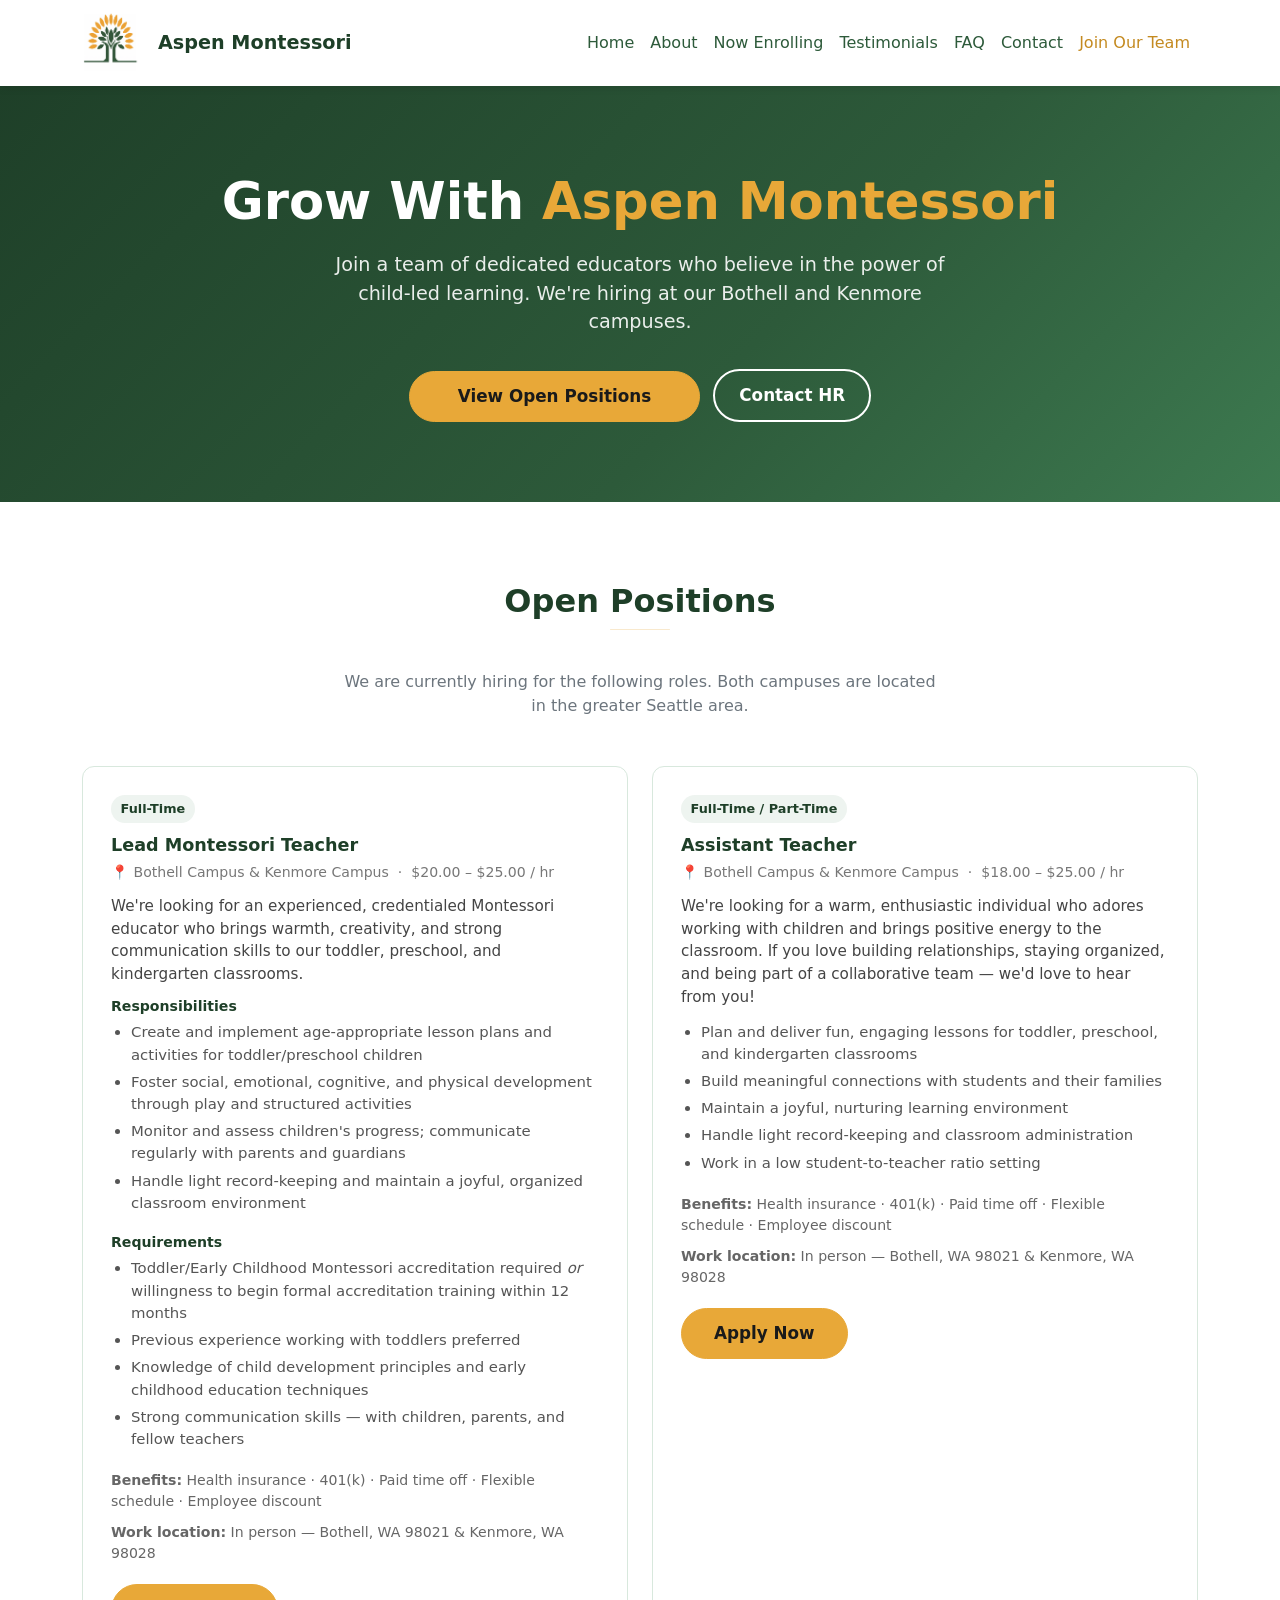
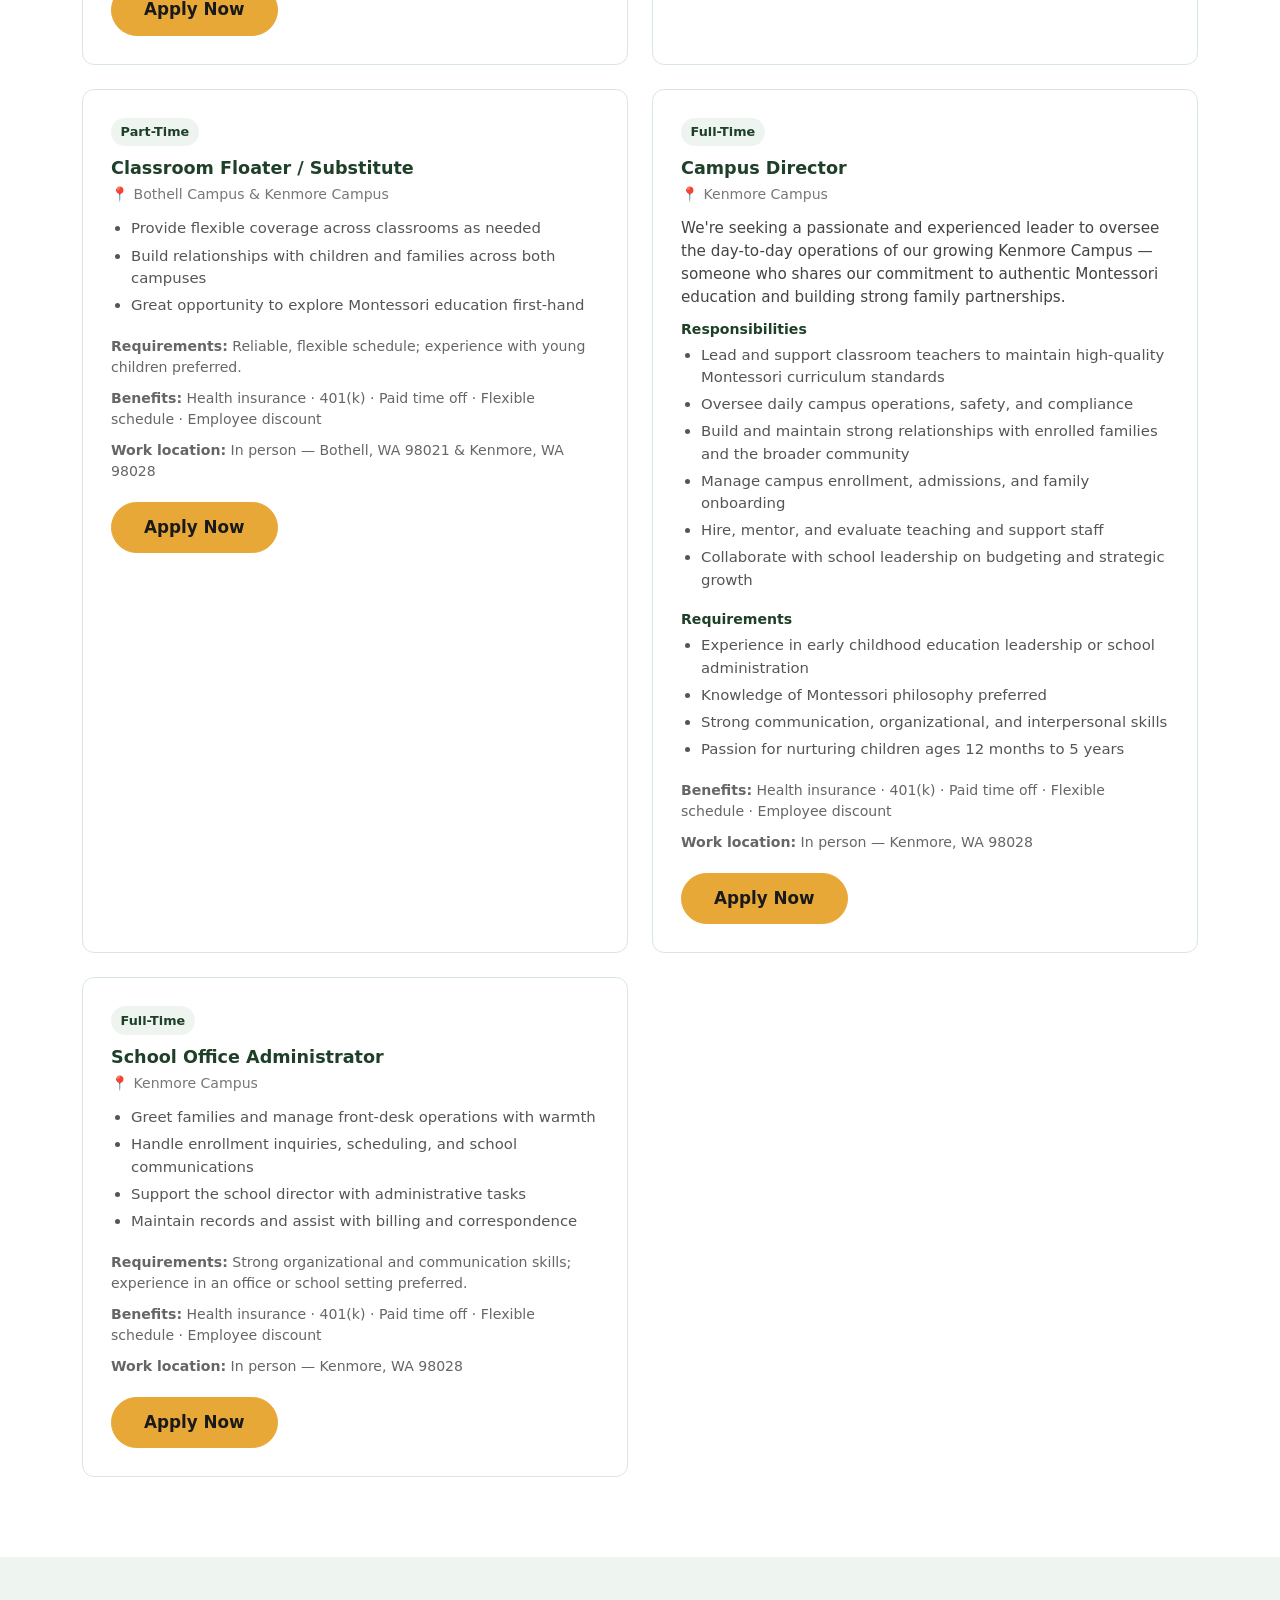
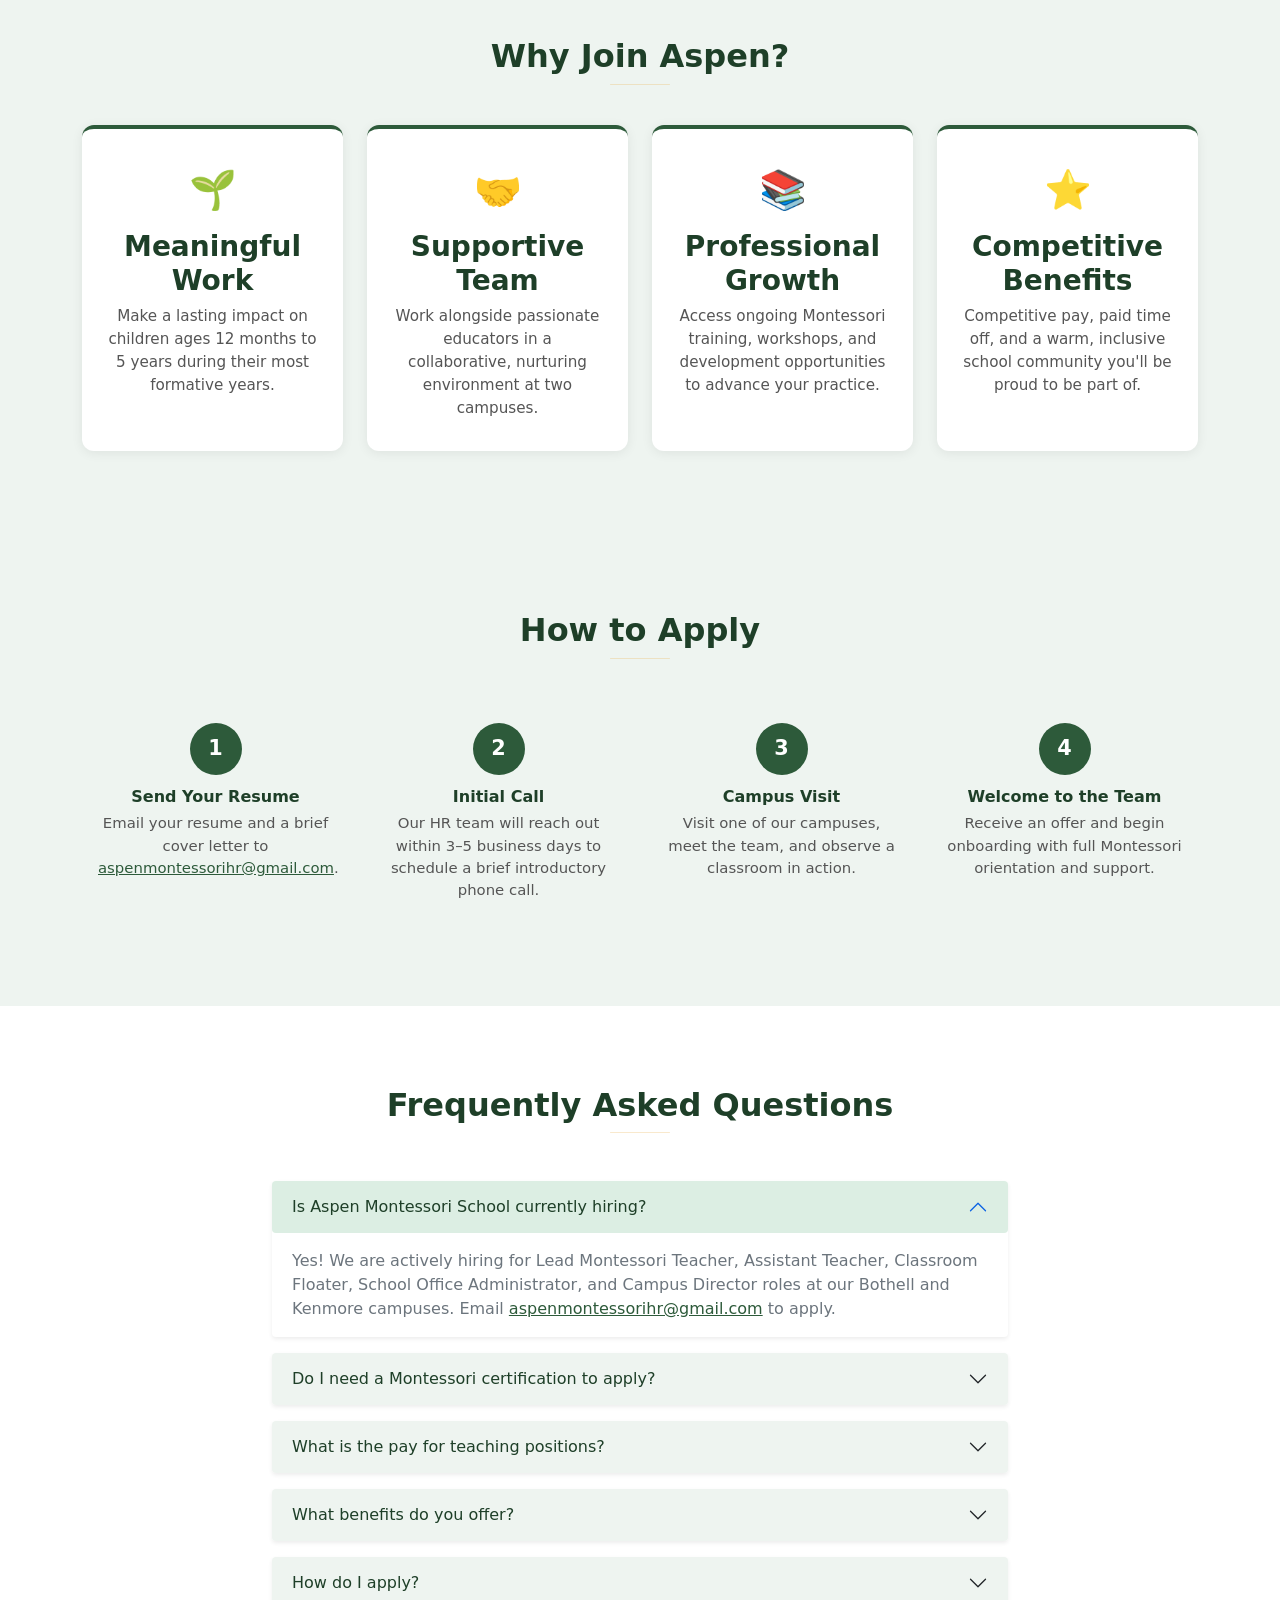
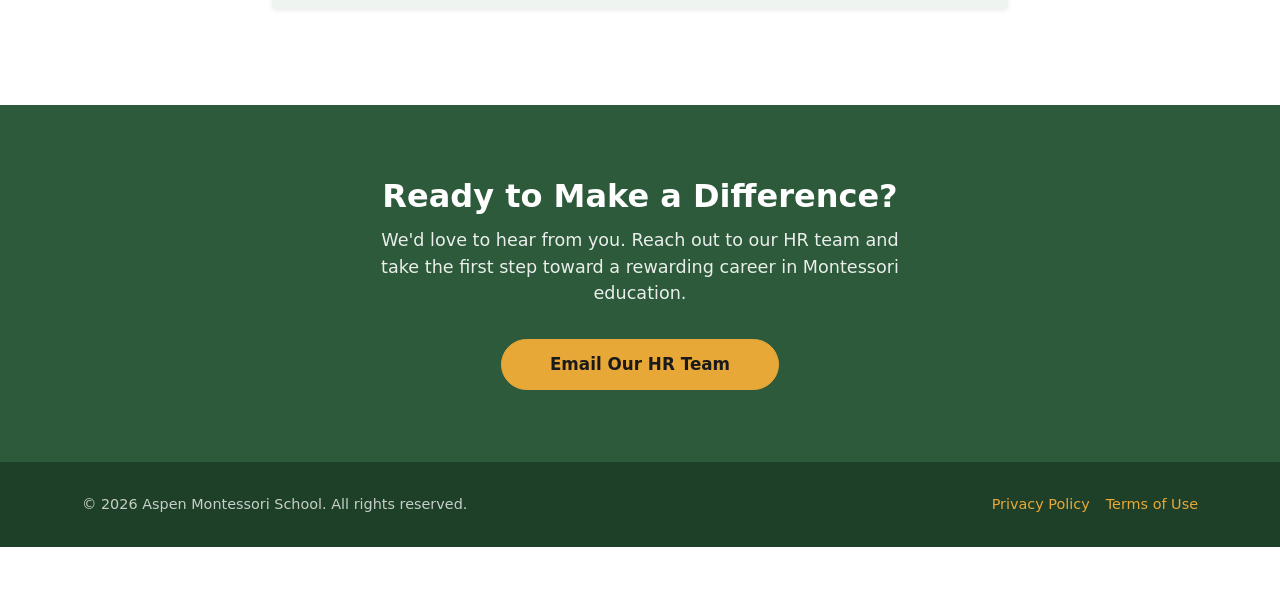
==== commit f2728bd3: "update the benefits and requirements for our open teaching positions, and add a new Campus Director " ====
--- a/careers.html
+++ b/careers.html
@@ -68,7 +68,7 @@
           "name": "What teaching positions are open at Aspen Montessori School?",
           "acceptedAnswer": {
             "@type": "Answer",
-            "text": "Open teaching roles include: Lead Montessori Teacher (full-time, $20–$25/hr) and Assistant Teacher (full-time or part-time, $18–$25/hr) at our Bothell and Kenmore campuses. We also have a Classroom Floater/Substitute role and a School Office Administrator position."
+            "text": "Open teaching roles include: Lead Montessori Teacher (full-time, $20–$25/hr) and Assistant Teacher (full-time or part-time, $18–$25/hr) at our Bothell and Kenmore campuses. We also have a Classroom Floater/Substitute role, a School Office Administrator position, and a Campus Director role at our Kenmore Campus."
           }
         },
         {
@@ -282,15 +282,47 @@
           "@type": "Place",
           "address": {
             "@type": "PostalAddress",
-            "streetAddress": "4024 222nd Pl SE",
-            "addressLocality": "Bothell",
+            "streetAddress": "17605 80th CT NE",
+            "addressLocality": "Kenmore",
             "addressRegion": "WA",
-            "postalCode": "98021",
+            "postalCode": "98028",
             "addressCountry": "US"
           }
         },
         "qualifications": "Strong organizational and communication skills required. Experience in an office or school setting preferred.",
         "jobBenefits": "Competitive pay, paid time off, collaborative school community.",
+        "applicationContact": {
+          "@type": "ContactPoint",
+          "email": "aspenmontessorihr@gmail.com"
+        }
+      },
+      {
+        "@context": "https://schema.org",
+        "@type": "JobPosting",
+        "title": "Campus Director",
+        "description": "Aspen Montessori School is seeking an experienced Campus Director to lead the Kenmore Campus. Responsibilities include: leading and supporting classroom teachers to maintain Montessori curriculum standards; overseeing daily campus operations, safety, and compliance; building relationships with enrolled families and the community; managing campus enrollment and admissions; hiring, mentoring, and evaluating staff; collaborating on budgeting and strategic growth.",
+        "datePosted": "2026-06-07",
+        "validThrough": "2026-12-31",
+        "employmentType": "FULL_TIME",
+        "hiringOrganization": {
+          "@type": "Organization",
+          "name": "Aspen Montessori School",
+          "sameAs": "https://www.aspenmontessorischool.com",
+          "logo": "https://www.aspenmontessorischool.com/my-logo.png"
+        },
+        "jobLocation": {
+          "@type": "Place",
+          "address": {
+            "@type": "PostalAddress",
+            "streetAddress": "17605 80th CT NE",
+            "addressLocality": "Kenmore",
+            "addressRegion": "WA",
+            "postalCode": "98028",
+            "addressCountry": "US"
+          }
+        },
+        "qualifications": "Experience in early childhood education leadership or school administration required. Knowledge of Montessori philosophy preferred. Strong communication, organizational, and interpersonal skills. Passion for nurturing children ages 12 months to 5 years.",
+        "jobBenefits": "Competitive pay, paid time off, professional development, collaborative school community.",
         "applicationContact": {
           "@type": "ContactPoint",
           "email": "aspenmontessorihr@gmail.com"
@@ -662,6 +694,8 @@
                   <li>Knowledge of child development principles and early childhood education techniques</li>
                   <li>Strong communication skills — with children, parents, and fellow teachers</li>
                 </ul>
+                <p style="font-size:.88rem; color:#666; margin-bottom:.6rem;"><strong>Benefits:</strong> Health insurance · 401(k) · Paid time off · Flexible schedule · Employee discount</p>
+                <p style="font-size:.88rem; color:#666; margin-bottom:1.25rem;"><strong>Work location:</strong> In person — Bothell, WA 98021 &amp; Kenmore, WA 98028</p>
                 <a href="mailto:aspenmontessorihr@gmail.com?subject=Application%3A%20Lead%20Montessori%20Teacher" class="btn btn-aspen">Apply Now</a>
               </div>
             </div>
@@ -699,8 +733,41 @@
                   <li>Build relationships with children and families across both campuses</li>
                   <li>Great opportunity to explore Montessori education first-hand</li>
                 </ul>
-                <p style="font-size:.88rem; color:#666; margin-bottom:1.25rem;"><strong>Requirements:</strong> Reliable, flexible schedule; experience with young children preferred.</p>
+                <p style="font-size:.88rem; color:#666; margin-bottom:.6rem;"><strong>Requirements:</strong> Reliable, flexible schedule; experience with young children preferred.</p>
+                <p style="font-size:.88rem; color:#666; margin-bottom:.6rem;"><strong>Benefits:</strong> Health insurance · 401(k) · Paid time off · Flexible schedule · Employee discount</p>
+                <p style="font-size:.88rem; color:#666; margin-bottom:1.25rem;"><strong>Work location:</strong> In person — Bothell, WA 98021 &amp; Kenmore, WA 98028</p>
                 <a href="mailto:aspenmontessorihr@gmail.com?subject=Application%3A%20Classroom%20Floater" class="btn btn-aspen">Apply Now</a>
+              </div>
+            </div>
+
+            <!-- Campus Director -->
+            <div class="col-md-6">
+              <div class="position-card h-100">
+                <span class="badge-type">Full-Time</span>
+                <h3>Campus Director</h3>
+                <p class="campus-tag">&#x1F4CD; Kenmore Campus</p>
+                <p style="color:#444; font-size:.95rem; margin-bottom:.75rem;">
+                  We're seeking a passionate and experienced leader to oversee the day-to-day operations of our growing Kenmore Campus — someone who shares our commitment to authentic Montessori education and building strong family partnerships.
+                </p>
+                <h4 style="font-size:.88rem; font-weight:600; color: var(--aspen-green-dark); margin-bottom:.4rem;">Responsibilities</h4>
+                <ul>
+                  <li>Lead and support classroom teachers to maintain high-quality Montessori curriculum standards</li>
+                  <li>Oversee daily campus operations, safety, and compliance</li>
+                  <li>Build and maintain strong relationships with enrolled families and the broader community</li>
+                  <li>Manage campus enrollment, admissions, and family onboarding</li>
+                  <li>Hire, mentor, and evaluate teaching and support staff</li>
+                  <li>Collaborate with school leadership on budgeting and strategic growth</li>
+                </ul>
+                <h4 style="font-size:.88rem; font-weight:600; color: var(--aspen-green-dark); margin-bottom:.4rem;">Requirements</h4>
+                <ul style="margin-bottom:1.25rem;">
+                  <li>Experience in early childhood education leadership or school administration</li>
+                  <li>Knowledge of Montessori philosophy preferred</li>
+                  <li>Strong communication, organizational, and interpersonal skills</li>
+                  <li>Passion for nurturing children ages 12 months to 5 years</li>
+                </ul>
+                <p style="font-size:.88rem; color:#666; margin-bottom:.6rem;"><strong>Benefits:</strong> Health insurance · 401(k) · Paid time off · Flexible schedule · Employee discount</p>
+                <p style="font-size:.88rem; color:#666; margin-bottom:1.25rem;"><strong>Work location:</strong> In person — Kenmore, WA 98028</p>
+                <a href="mailto:aspenmontessorihr@gmail.com?subject=Application%3A%20Campus%20Director%20%E2%80%93%20Kenmore" class="btn btn-aspen">Apply Now</a>
               </div>
             </div>
 
@@ -709,14 +776,16 @@
               <div class="position-card h-100">
                 <span class="badge-type">Full-Time</span>
                 <h3>School Office Administrator</h3>
-                <p class="campus-tag">&#x1F4CD; Bothell Campus</p>
+                <p class="campus-tag">&#x1F4CD; Kenmore Campus</p>
                 <ul>
                   <li>Greet families and manage front-desk operations with warmth</li>
                   <li>Handle enrollment inquiries, scheduling, and school communications</li>
                   <li>Support the school director with administrative tasks</li>
                   <li>Maintain records and assist with billing and correspondence</li>
                 </ul>
-                <p style="font-size:.88rem; color:#666; margin-bottom:1.25rem;"><strong>Requirements:</strong> Strong organizational and communication skills; experience in an office or school setting preferred.</p>
+                <p style="font-size:.88rem; color:#666; margin-bottom:.6rem;"><strong>Requirements:</strong> Strong organizational and communication skills; experience in an office or school setting preferred.</p>
+                <p style="font-size:.88rem; color:#666; margin-bottom:.6rem;"><strong>Benefits:</strong> Health insurance · 401(k) · Paid time off · Flexible schedule · Employee discount</p>
+                <p style="font-size:.88rem; color:#666; margin-bottom:1.25rem;"><strong>Work location:</strong> In person — Kenmore, WA 98028</p>
                 <a href="mailto:aspenmontessorihr@gmail.com?subject=Application%3A%20Office%20Administrator" class="btn btn-aspen">Apply Now</a>
               </div>
             </div>
@@ -820,7 +889,7 @@
                   </h3>
                   <div id="cfaq1" class="accordion-collapse collapse show" data-bs-parent="#careersFAQ">
                     <div class="accordion-body text-muted">
-                      Yes! We are actively hiring for Lead Montessori Teacher, Assistant Teacher, Classroom Floater, and School Office Administrator roles at our Bothell and Kenmore campuses. Email <a href="mailto:aspenmontessorihr@gmail.com" style="color:var(--aspen-green);">aspenmontessorihr@gmail.com</a> to apply.
+                      Yes! We are actively hiring for Lead Montessori Teacher, Assistant Teacher, Classroom Floater, School Office Administrator, and Campus Director roles at our Bothell and Kenmore campuses. Email <a href="mailto:aspenmontessorihr@gmail.com" style="color:var(--aspen-green);">aspenmontessorihr@gmail.com</a> to apply.
                     </div>
                   </div>
                 </div>
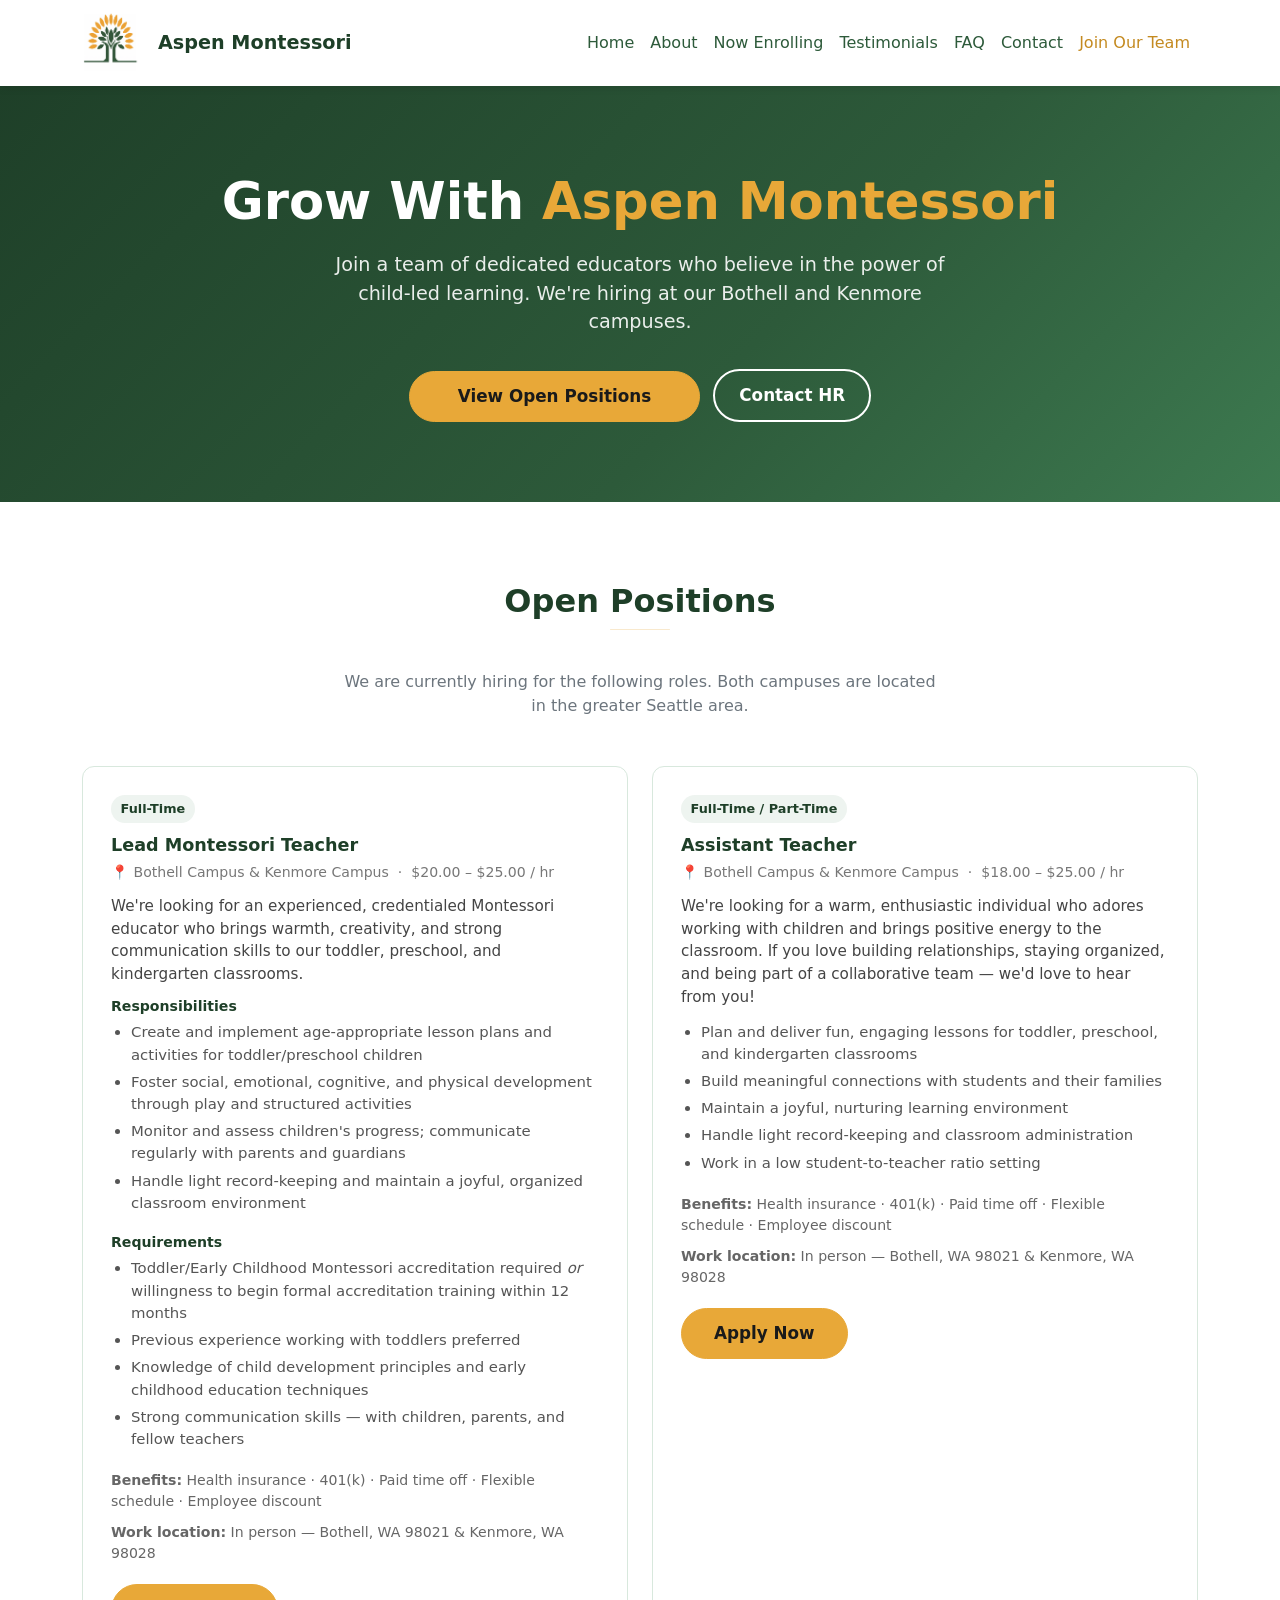
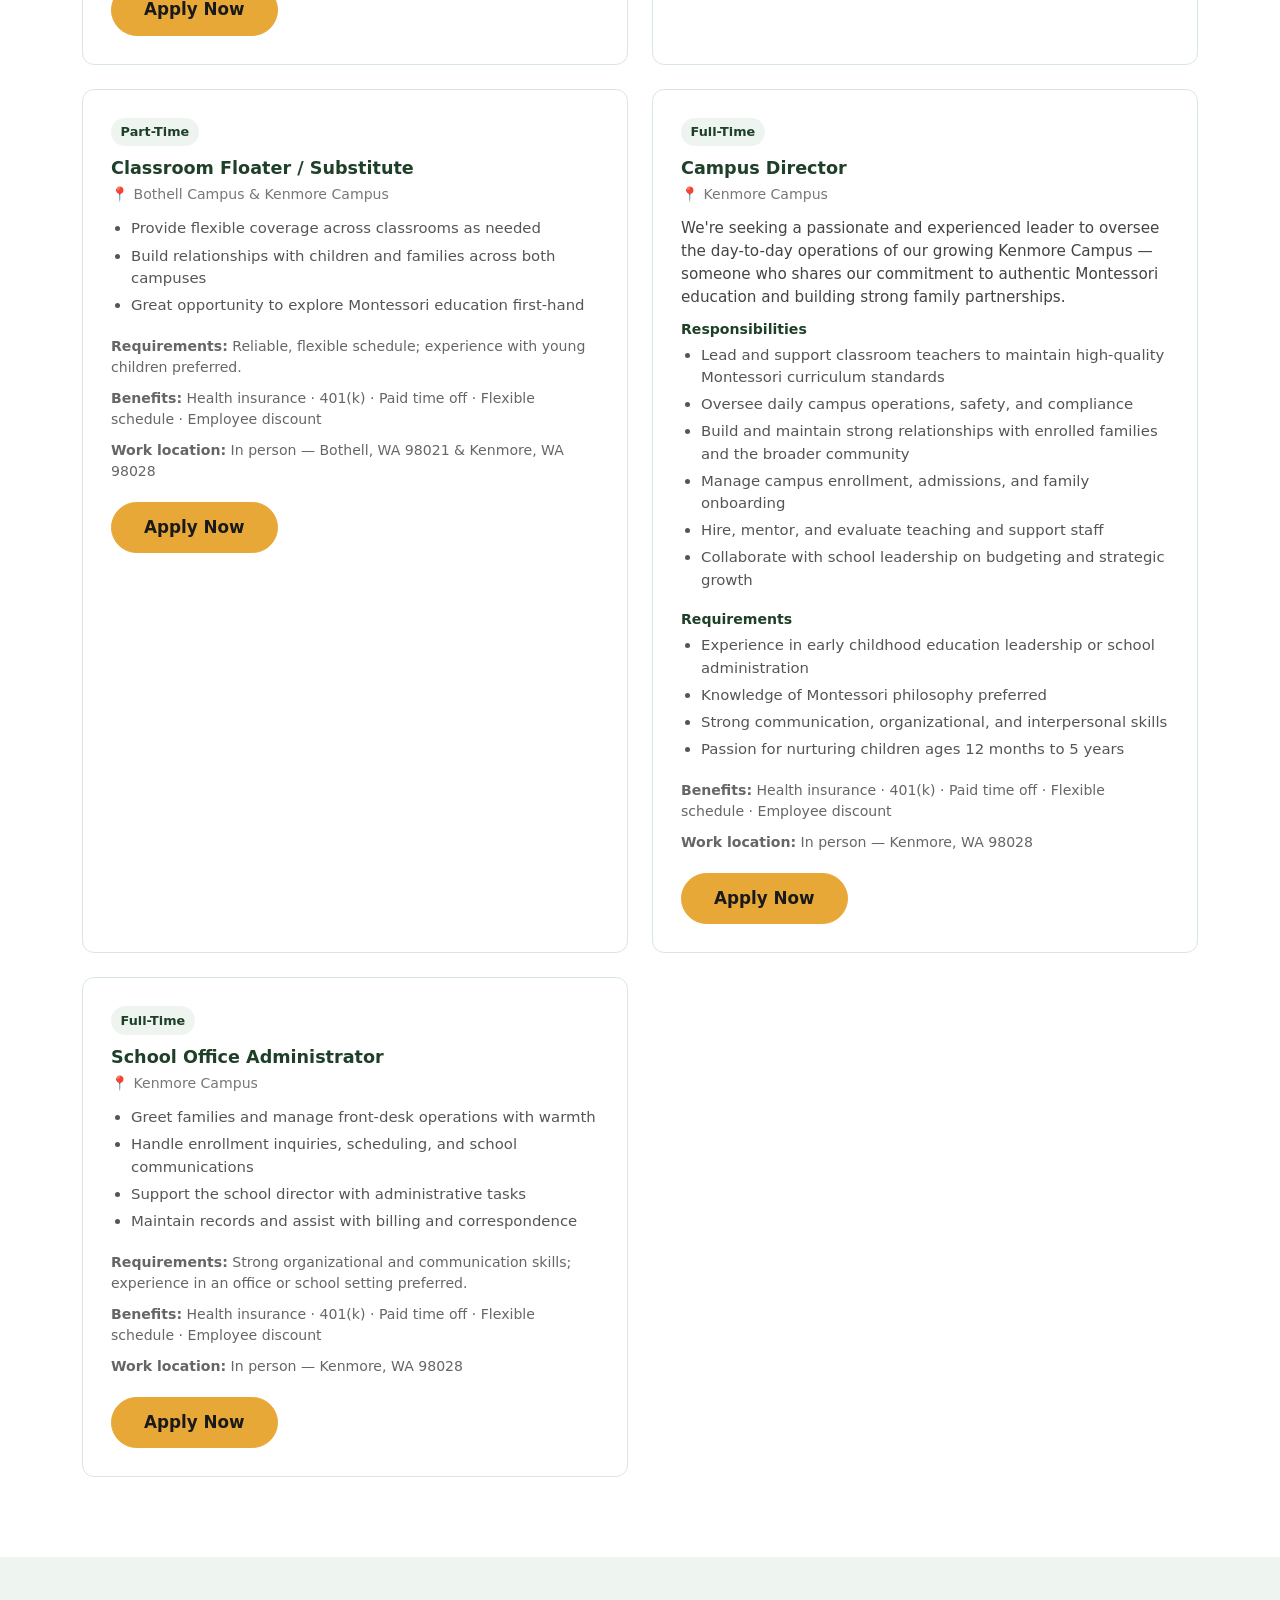
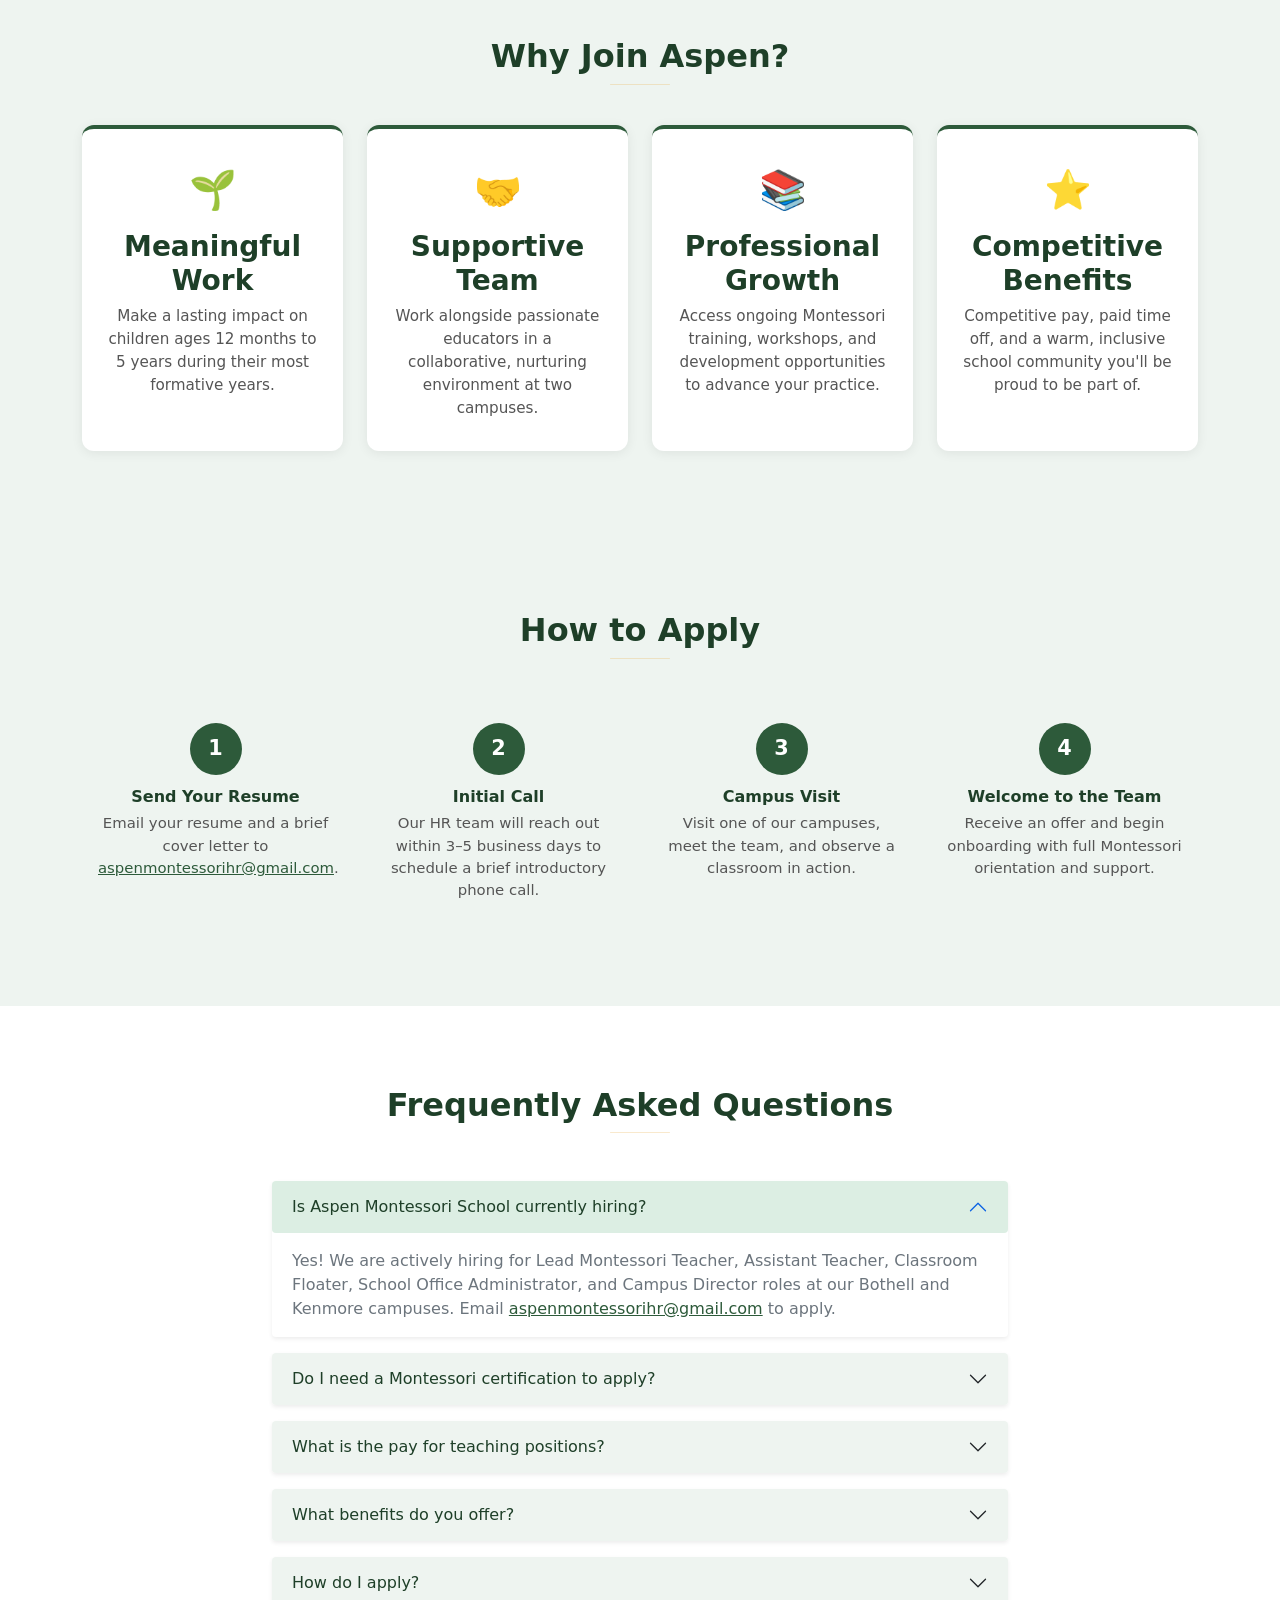
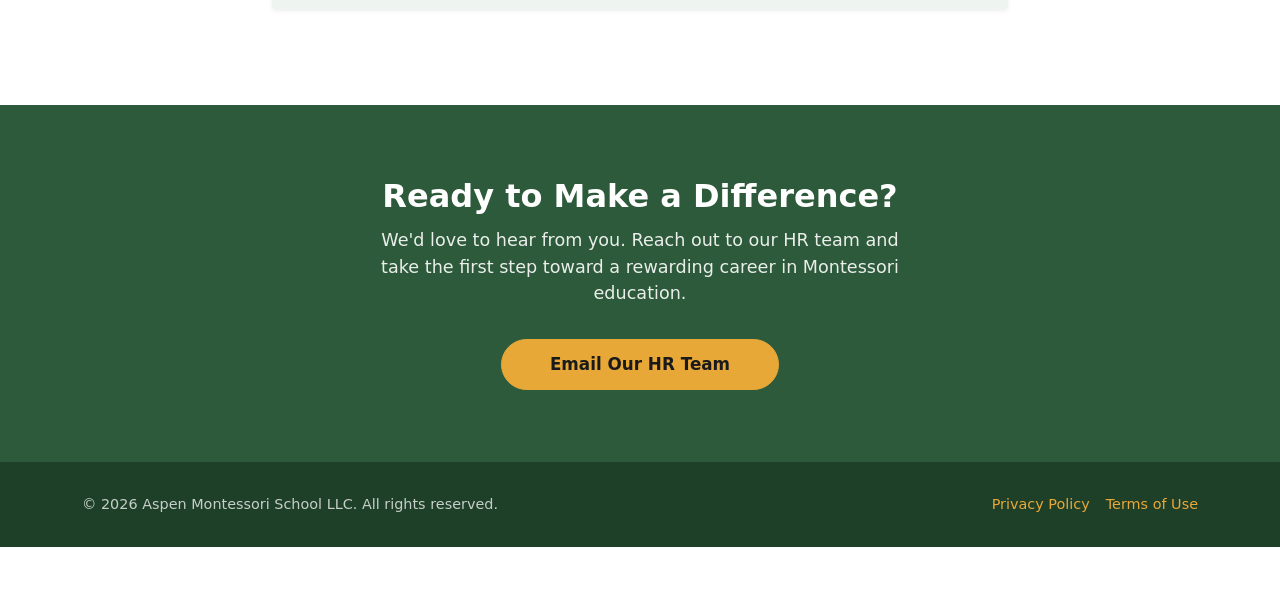
==== commit e528f68e: "update LLC" ====
--- a/careers.html
+++ b/careers.html
@@ -966,7 +966,7 @@
     <!-- ── Footer ── -->
     <footer>
       <div class="container d-flex flex-wrap justify-content-between align-items-center">
-        <p class="mb-0">&copy; 2026 Aspen Montessori School. All rights reserved.</p>
+        <p class="mb-0">&copy; 2026 Aspen Montessori School LLC. All rights reserved.</p>
         <div class="d-flex gap-3">
           <a href="#">Privacy Policy</a>
           <a href="#">Terms of Use</a>
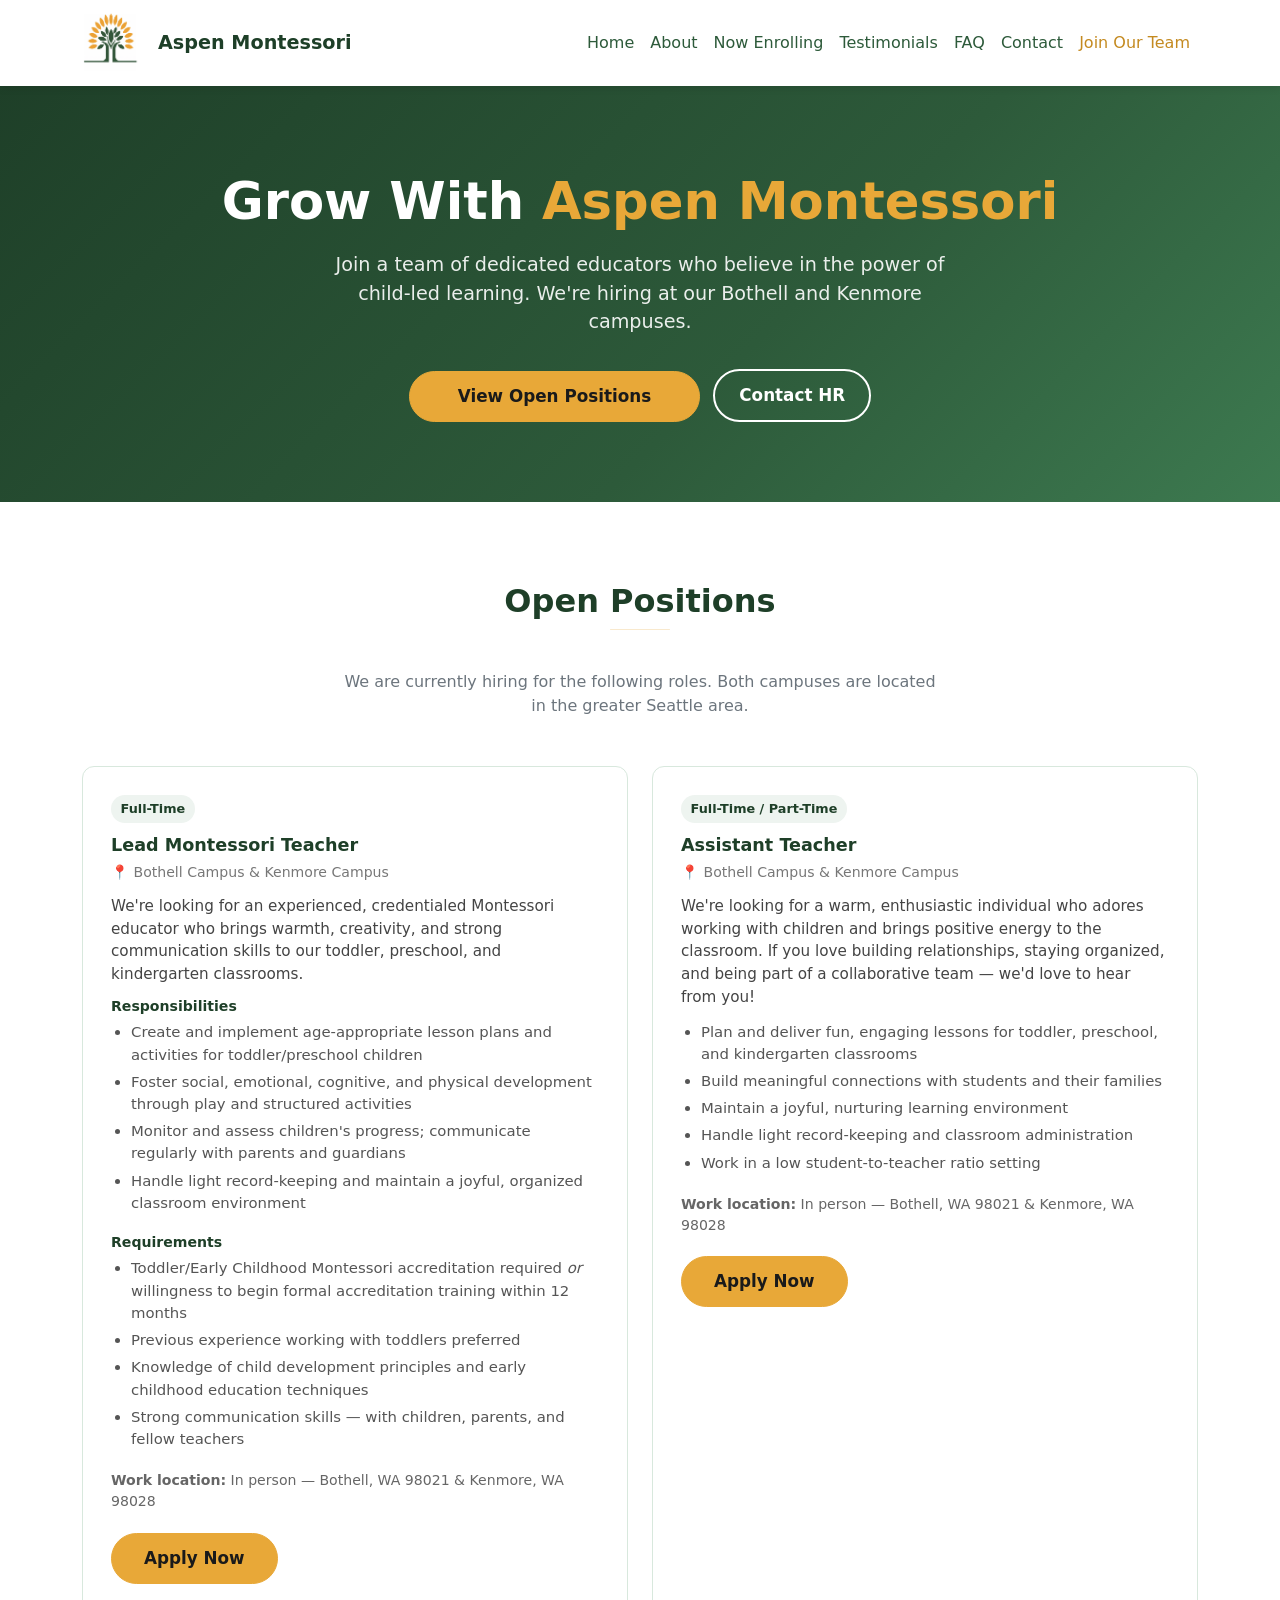
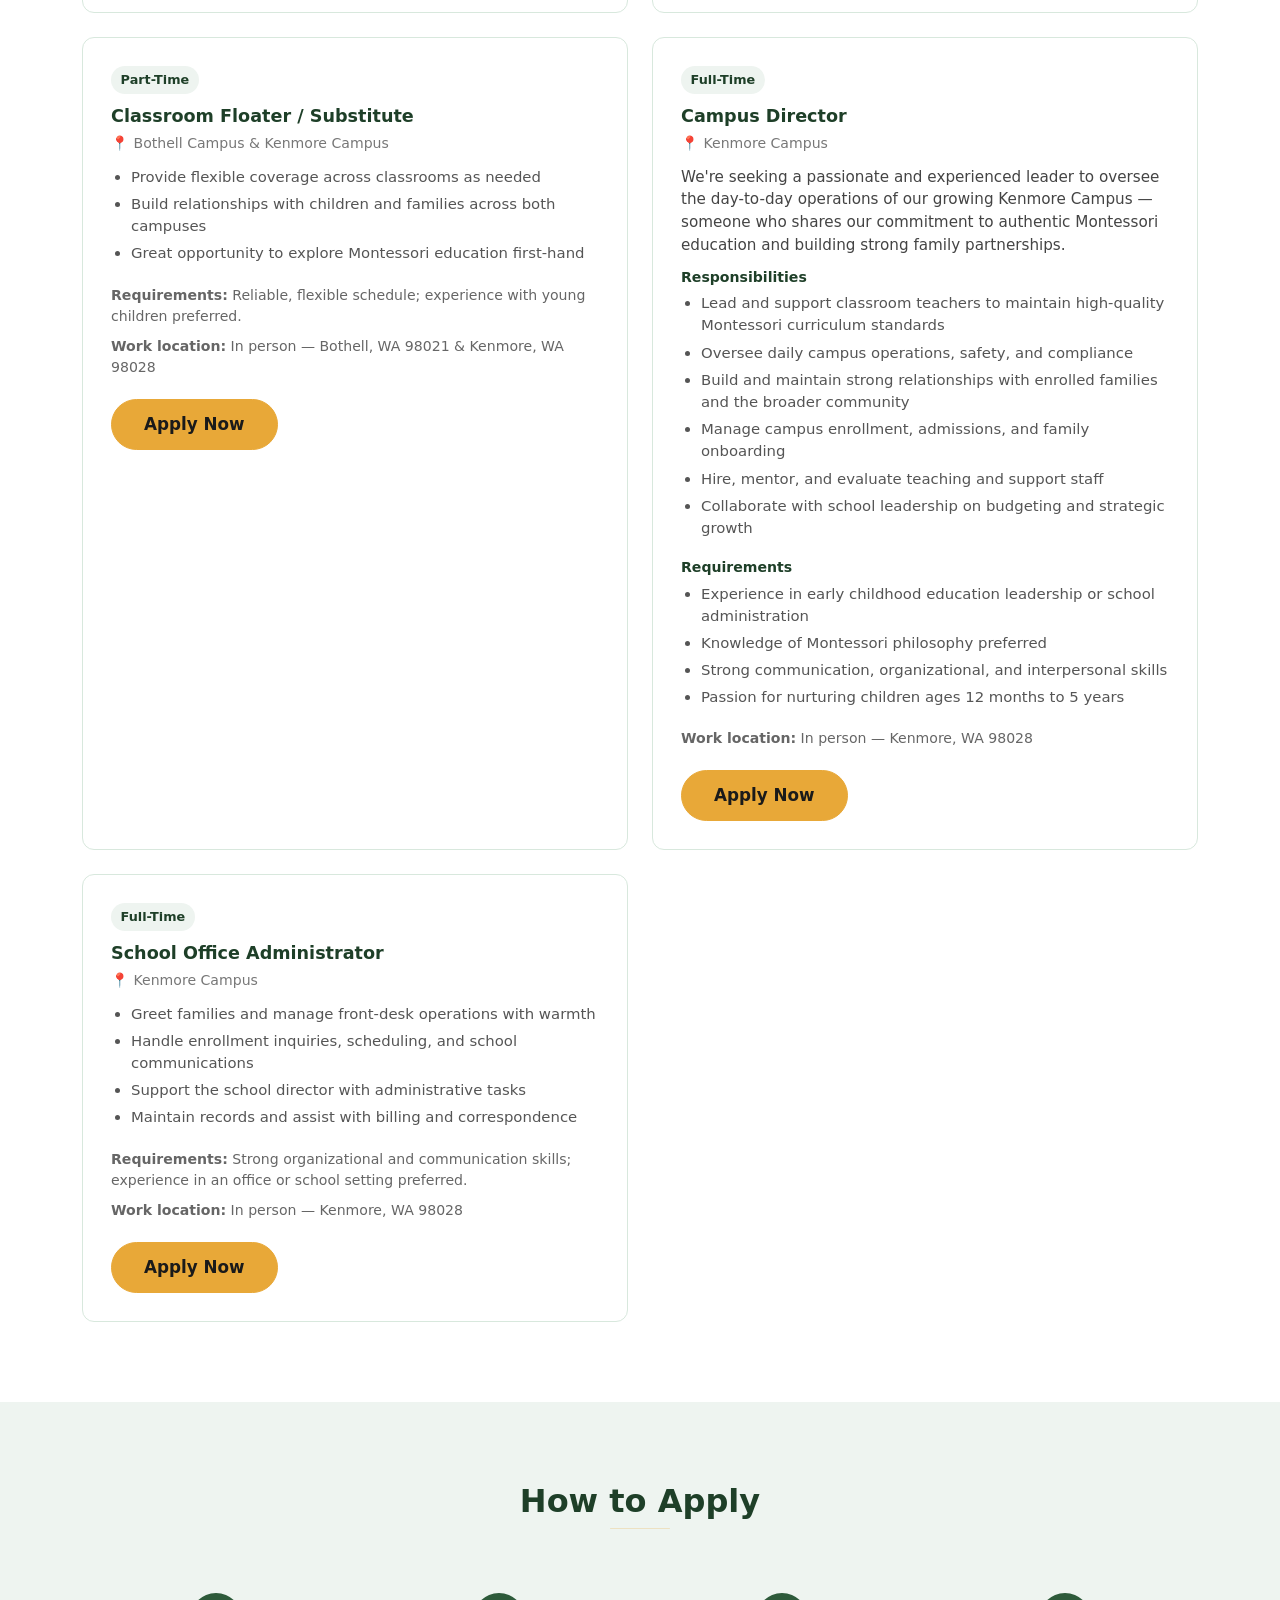
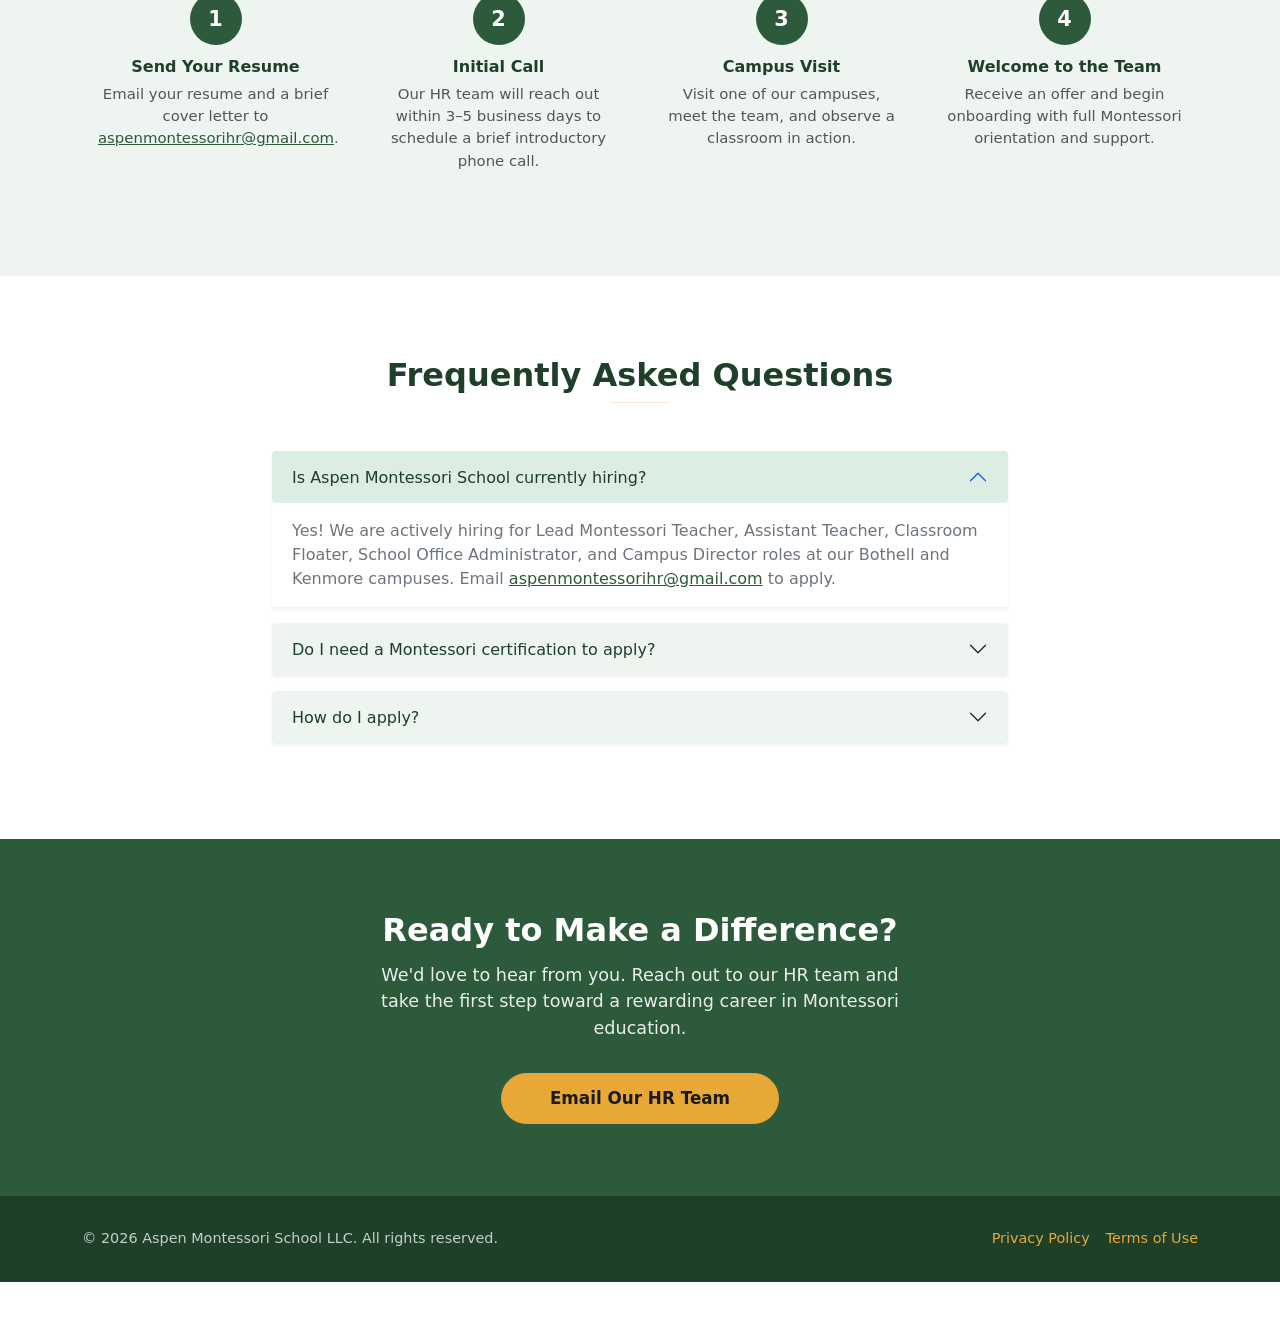
==== commit f0e5bcf1: "remove the salary infoamtion" ====
--- a/careers.html
+++ b/careers.html
@@ -6,7 +6,7 @@
     <title>Careers &amp; Jobs | Aspen Montessori School – Bothell &amp; Kenmore, WA</title>
 
     <!-- Primary SEO -->
-    <meta name="description" content="Now hiring at Aspen Montessori School in Bothell &amp; Kenmore, WA! Open roles: Lead Montessori Teacher ($20–$25/hr), Assistant Teacher ($18–$25/hr), Classroom Floater, and Office Administrator. Apply today.">
+    <meta name="description" content="Now hiring at Aspen Montessori School in Bothell &amp; Kenmore, WA! Open roles: Lead Montessori Teacher, Assistant Teacher, Classroom Floater, Campus Director, and Office Administrator. Apply today.">
     <meta name="keywords" content="Montessori teacher jobs Bothell WA, Montessori teacher jobs Kenmore WA, Lead Montessori Teacher hiring Washington, assistant teacher early childhood Bothell, Montessori educator careers Seattle area, preschool teacher jobs Bothell WA, childcare jobs Kenmore WA, Montessori school hiring 2026, early childhood education jobs Washington state, Aspen Montessori School jobs, Montessori classroom floater, school office administrator Bothell">
     <meta name="author" content="Aspen Montessori School">
     <meta name="robots" content="index, follow">
@@ -16,7 +16,7 @@
     <meta property="og:type" content="website">
     <meta property="og:url" content="https://www.aspenmontessorischool.com/careers.html">
     <meta property="og:title" content="Careers &amp; Jobs | Aspen Montessori School – Bothell &amp; Kenmore, WA">
-    <meta property="og:description" content="Now hiring at Aspen Montessori School! Lead Montessori Teacher ($20–$25/hr), Assistant Teacher ($18–$25/hr), Classroom Floater, and Office Administrator roles open in Bothell &amp; Kenmore, WA.">
+    <meta property="og:description" content="Now hiring at Aspen Montessori School! Lead Montessori Teacher, Assistant Teacher, Classroom Floater, Campus Director, and Office Administrator roles open in Bothell &amp; Kenmore, WA.">
     <meta property="og:image" content="https://www.aspenmontessorischool.com/assets/kidsactivities/1_.jpg">
     <meta property="og:site_name" content="Aspen Montessori School">
     <meta property="og:locale" content="en_US">
@@ -24,7 +24,7 @@
     <!-- Twitter Card -->
     <meta name="twitter:card" content="summary_large_image">
     <meta name="twitter:title" content="Careers &amp; Jobs | Aspen Montessori School">
-    <meta name="twitter:description" content="Now hiring: Lead Montessori Teacher ($20–$25/hr) &amp; Assistant Teacher ($18–$25/hr) in Bothell &amp; Kenmore, WA. Floater and Office Admin roles also open.">
+    <meta name="twitter:description" content="Now hiring: Lead Montessori Teacher, Assistant Teacher, Classroom Floater, Campus Director &amp; Office Admin in Bothell &amp; Kenmore, WA.">
     <meta name="twitter:image" content="https://www.aspenmontessorischool.com/assets/kidsactivities/1_.jpg">
 
     <!-- BreadcrumbList structured data -->
@@ -68,7 +68,7 @@
           "name": "What teaching positions are open at Aspen Montessori School?",
           "acceptedAnswer": {
             "@type": "Answer",
-            "text": "Open teaching roles include: Lead Montessori Teacher (full-time, $20–$25/hr) and Assistant Teacher (full-time or part-time, $18–$25/hr) at our Bothell and Kenmore campuses. We also have a Classroom Floater/Substitute role, a School Office Administrator position, and a Campus Director role at our Kenmore Campus."
+            "text": "Open teaching roles include: Lead Montessori Teacher (full-time) and Assistant Teacher (full-time or part-time) at our Bothell and Kenmore campuses. We also have a Classroom Floater/Substitute role, a School Office Administrator position, and a Campus Director role at our Kenmore Campus."
           }
         },
         {
@@ -77,22 +77,6 @@
           "acceptedAnswer": {
             "@type": "Answer",
             "text": "For the Lead Montessori Teacher role, Toddler/Early Childhood Montessori accreditation is required, or candidates must be willing to begin formal accreditation training within 12 months. The Assistant Teacher role does not require prior Montessori certification."
-          }
-        },
-        {
-          "@type": "Question",
-          "name": "What is the pay for teachers at Aspen Montessori School?",
-          "acceptedAnswer": {
-            "@type": "Answer",
-            "text": "Lead Montessori Teachers earn $20.00–$25.00 per hour. Assistant Teachers earn $18.00–$25.00 per hour. Pay depends on experience and qualifications."
-          }
-        },
-        {
-          "@type": "Question",
-          "name": "What benefits does Aspen Montessori School offer employees?",
-          "acceptedAnswer": {
-            "@type": "Answer",
-            "text": "Aspen Montessori School offers health insurance, 401(k), paid time off, flexible schedule, employee discount, and ongoing Montessori professional development opportunities."
           }
         },
         {
@@ -148,18 +132,7 @@
             }
           }
         ],
-        "baseSalary": {
-          "@type": "MonetaryAmount",
-          "currency": "USD",
-          "value": {
-            "@type": "QuantitativeValue",
-            "minValue": 20.00,
-            "maxValue": 25.00,
-            "unitText": "HOUR"
-          }
-        },
         "qualifications": "Toddler/Early Childhood Montessori accreditation required, or willingness to begin formal accreditation training within 12 months. Previous experience working with toddlers preferred. Knowledge of child development principles and early childhood education techniques.",
-        "jobBenefits": "Competitive pay, paid time off, professional development, supportive collaborative team environment.",
         "applicationContact": {
           "@type": "ContactPoint",
           "email": "aspenmontessorihr@gmail.com"
@@ -173,16 +146,6 @@
         "datePosted": "2026-06-07",
         "validThrough": "2026-12-31",
         "employmentType": ["FULL_TIME", "PART_TIME"],
-        "baseSalary": {
-          "@type": "MonetaryAmount",
-          "currency": "USD",
-          "value": {
-            "@type": "QuantitativeValue",
-            "minValue": 18.00,
-            "maxValue": 25.00,
-            "unitText": "HOUR"
-          }
-        },
         "hiringOrganization": {
           "@type": "Organization",
           "name": "Aspen Montessori School",
@@ -214,7 +177,6 @@
           }
         ],
         "qualifications": "Passion for early childhood education required. Experience working with toddlers or preschool-age children preferred. Organized, collaborative, and enthusiastic personality.",
-        "jobBenefits": "Health insurance, 401(k), paid time off, flexible schedule, employee discount.",
         "applicationContact": {
           "@type": "ContactPoint",
           "email": "aspenmontessorihr@gmail.com"
@@ -290,7 +252,6 @@
           }
         },
         "qualifications": "Strong organizational and communication skills required. Experience in an office or school setting preferred.",
-        "jobBenefits": "Competitive pay, paid time off, collaborative school community.",
         "applicationContact": {
           "@type": "ContactPoint",
           "email": "aspenmontessorihr@gmail.com"
@@ -322,7 +283,6 @@
           }
         },
         "qualifications": "Experience in early childhood education leadership or school administration required. Knowledge of Montessori philosophy preferred. Strong communication, organizational, and interpersonal skills. Passion for nurturing children ages 12 months to 5 years.",
-        "jobBenefits": "Competitive pay, paid time off, professional development, collaborative school community.",
         "applicationContact": {
           "@type": "ContactPoint",
           "email": "aspenmontessorihr@gmail.com"
@@ -676,7 +636,7 @@
               <div class="position-card h-100">
                 <span class="badge-type">Full-Time</span>
                 <h3>Lead Montessori Teacher</h3>
-                <p class="campus-tag">&#x1F4CD; Bothell Campus &amp; Kenmore Campus &nbsp;·&nbsp; $20.00 – $25.00 / hr</p>
+                <p class="campus-tag">&#x1F4CD; Bothell Campus &amp; Kenmore Campus</p>
                 <p style="color:#444; font-size:.95rem; margin-bottom:.75rem;">
                   We're looking for an experienced, credentialed Montessori educator who brings warmth, creativity, and strong communication skills to our toddler, preschool, and kindergarten classrooms.
                 </p>
@@ -694,7 +654,6 @@
                   <li>Knowledge of child development principles and early childhood education techniques</li>
                   <li>Strong communication skills — with children, parents, and fellow teachers</li>
                 </ul>
-                <p style="font-size:.88rem; color:#666; margin-bottom:.6rem;"><strong>Benefits:</strong> Health insurance · 401(k) · Paid time off · Flexible schedule · Employee discount</p>
                 <p style="font-size:.88rem; color:#666; margin-bottom:1.25rem;"><strong>Work location:</strong> In person — Bothell, WA 98021 &amp; Kenmore, WA 98028</p>
                 <a href="mailto:aspenmontessorihr@gmail.com?subject=Application%3A%20Lead%20Montessori%20Teacher" class="btn btn-aspen">Apply Now</a>
               </div>
@@ -705,7 +664,7 @@
               <div class="position-card h-100">
                 <span class="badge-type">Full-Time / Part-Time</span>
                 <h3>Assistant Teacher</h3>
-                <p class="campus-tag">&#x1F4CD; Bothell Campus &amp; Kenmore Campus &nbsp;·&nbsp; $18.00 – $25.00 / hr</p>
+                <p class="campus-tag">&#x1F4CD; Bothell Campus &amp; Kenmore Campus</p>
                 <p style="color:#444; font-size:.95rem; margin-bottom:.75rem;">
                   We're looking for a warm, enthusiastic individual who adores working with children and brings positive energy to the classroom. If you love building relationships, staying organized, and being part of a collaborative team — we'd love to hear from you!
                 </p>
@@ -716,7 +675,6 @@
                   <li>Handle light record-keeping and classroom administration</li>
                   <li>Work in a low student-to-teacher ratio setting</li>
                 </ul>
-                <p style="font-size:.88rem; color:#666; margin-bottom:.6rem;"><strong>Benefits:</strong> Health insurance · 401(k) · Paid time off · Flexible schedule · Employee discount</p>
                 <p style="font-size:.88rem; color:#666; margin-bottom:1.25rem;"><strong>Work location:</strong> In person — Bothell, WA 98021 &amp; Kenmore, WA 98028</p>
                 <a href="mailto:aspenmontessorihr@gmail.com?subject=Application%3A%20Assistant%20Teacher" class="btn btn-aspen">Apply Now</a>
               </div>
@@ -734,7 +692,6 @@
                   <li>Great opportunity to explore Montessori education first-hand</li>
                 </ul>
                 <p style="font-size:.88rem; color:#666; margin-bottom:.6rem;"><strong>Requirements:</strong> Reliable, flexible schedule; experience with young children preferred.</p>
-                <p style="font-size:.88rem; color:#666; margin-bottom:.6rem;"><strong>Benefits:</strong> Health insurance · 401(k) · Paid time off · Flexible schedule · Employee discount</p>
                 <p style="font-size:.88rem; color:#666; margin-bottom:1.25rem;"><strong>Work location:</strong> In person — Bothell, WA 98021 &amp; Kenmore, WA 98028</p>
                 <a href="mailto:aspenmontessorihr@gmail.com?subject=Application%3A%20Classroom%20Floater" class="btn btn-aspen">Apply Now</a>
               </div>
@@ -765,7 +722,6 @@
                   <li>Strong communication, organizational, and interpersonal skills</li>
                   <li>Passion for nurturing children ages 12 months to 5 years</li>
                 </ul>
-                <p style="font-size:.88rem; color:#666; margin-bottom:.6rem;"><strong>Benefits:</strong> Health insurance · 401(k) · Paid time off · Flexible schedule · Employee discount</p>
                 <p style="font-size:.88rem; color:#666; margin-bottom:1.25rem;"><strong>Work location:</strong> In person — Kenmore, WA 98028</p>
                 <a href="mailto:aspenmontessorihr@gmail.com?subject=Application%3A%20Campus%20Director%20%E2%80%93%20Kenmore" class="btn btn-aspen">Apply Now</a>
               </div>
@@ -784,50 +740,11 @@
                   <li>Maintain records and assist with billing and correspondence</li>
                 </ul>
                 <p style="font-size:.88rem; color:#666; margin-bottom:.6rem;"><strong>Requirements:</strong> Strong organizational and communication skills; experience in an office or school setting preferred.</p>
-                <p style="font-size:.88rem; color:#666; margin-bottom:.6rem;"><strong>Benefits:</strong> Health insurance · 401(k) · Paid time off · Flexible schedule · Employee discount</p>
                 <p style="font-size:.88rem; color:#666; margin-bottom:1.25rem;"><strong>Work location:</strong> In person — Kenmore, WA 98028</p>
                 <a href="mailto:aspenmontessorihr@gmail.com?subject=Application%3A%20Office%20Administrator" class="btn btn-aspen">Apply Now</a>
               </div>
             </div>
 
-          </div>
-        </div>
-      </section>
-
-      <!-- ── Why Join Us ── -->
-      <section id="benefits" aria-label="Why Join Aspen Montessori School">
-        <div class="container text-center">
-          <h2 class="section-title">Why Join Aspen?</h2>
-          <hr class="section-divider">
-          <div class="row g-4 justify-content-center">
-            <div class="col-sm-6 col-lg-3">
-              <div class="benefit-card">
-                <div class="benefit-icon">🌱</div>
-                <h3>Meaningful Work</h3>
-                <p>Make a lasting impact on children ages 12 months to 5 years during their most formative years.</p>
-              </div>
-            </div>
-            <div class="col-sm-6 col-lg-3">
-              <div class="benefit-card">
-                <div class="benefit-icon">🤝</div>
-                <h3>Supportive Team</h3>
-                <p>Work alongside passionate educators in a collaborative, nurturing environment at two campuses.</p>
-              </div>
-            </div>
-            <div class="col-sm-6 col-lg-3">
-              <div class="benefit-card">
-                <div class="benefit-icon">📚</div>
-                <h3>Professional Growth</h3>
-                <p>Access ongoing Montessori training, workshops, and development opportunities to advance your practice.</p>
-              </div>
-            </div>
-            <div class="col-sm-6 col-lg-3">
-              <div class="benefit-card">
-                <div class="benefit-icon">⭐</div>
-                <h3>Competitive Benefits</h3>
-                <p>Competitive pay, paid time off, and a warm, inclusive school community you'll be proud to be part of.</p>
-              </div>
-            </div>
           </div>
         </div>
       </section>
@@ -909,32 +826,6 @@
 
                 <div class="accordion-item border-0 mb-3 rounded shadow-sm">
                   <h3 class="accordion-header">
-                    <button class="accordion-button collapsed rounded fw-semibold" type="button" data-bs-toggle="collapse" data-bs-target="#cfaq3" aria-expanded="false">
-                      What is the pay for teaching positions?
-                    </button>
-                  </h3>
-                  <div id="cfaq3" class="accordion-collapse collapse" data-bs-parent="#careersFAQ">
-                    <div class="accordion-body text-muted">
-                      Lead Montessori Teachers earn <strong>$20.00–$25.00/hr</strong> and Assistant Teachers earn <strong>$18.00–$25.00/hr</strong>. Pay is commensurate with experience and qualifications.
-                    </div>
-                  </div>
-                </div>
-
-                <div class="accordion-item border-0 mb-3 rounded shadow-sm">
-                  <h3 class="accordion-header">
-                    <button class="accordion-button collapsed rounded fw-semibold" type="button" data-bs-toggle="collapse" data-bs-target="#cfaq4" aria-expanded="false">
-                      What benefits do you offer?
-                    </button>
-                  </h3>
-                  <div id="cfaq4" class="accordion-collapse collapse" data-bs-parent="#careersFAQ">
-                    <div class="accordion-body text-muted">
-                      We offer health insurance, 401(k), paid time off, flexible schedule, employee discount, and ongoing Montessori professional development and training.
-                    </div>
-                  </div>
-                </div>
-
-                <div class="accordion-item border-0 mb-3 rounded shadow-sm">
-                  <h3 class="accordion-header">
                     <button class="accordion-button collapsed rounded fw-semibold" type="button" data-bs-toggle="collapse" data-bs-target="#cfaq5" aria-expanded="false">
                       How do I apply?
                     </button>
--- a/carousel.css
+++ b/carousel.css
@@ -14,7 +14,7 @@
 
 /* Carousel base class */
 .carousel {
-  margin-bottom: 4rem;
+  margin-bottom: 1rem;
 }
 /* Since positioning the image, we need to help out the caption */
 .carousel-caption {
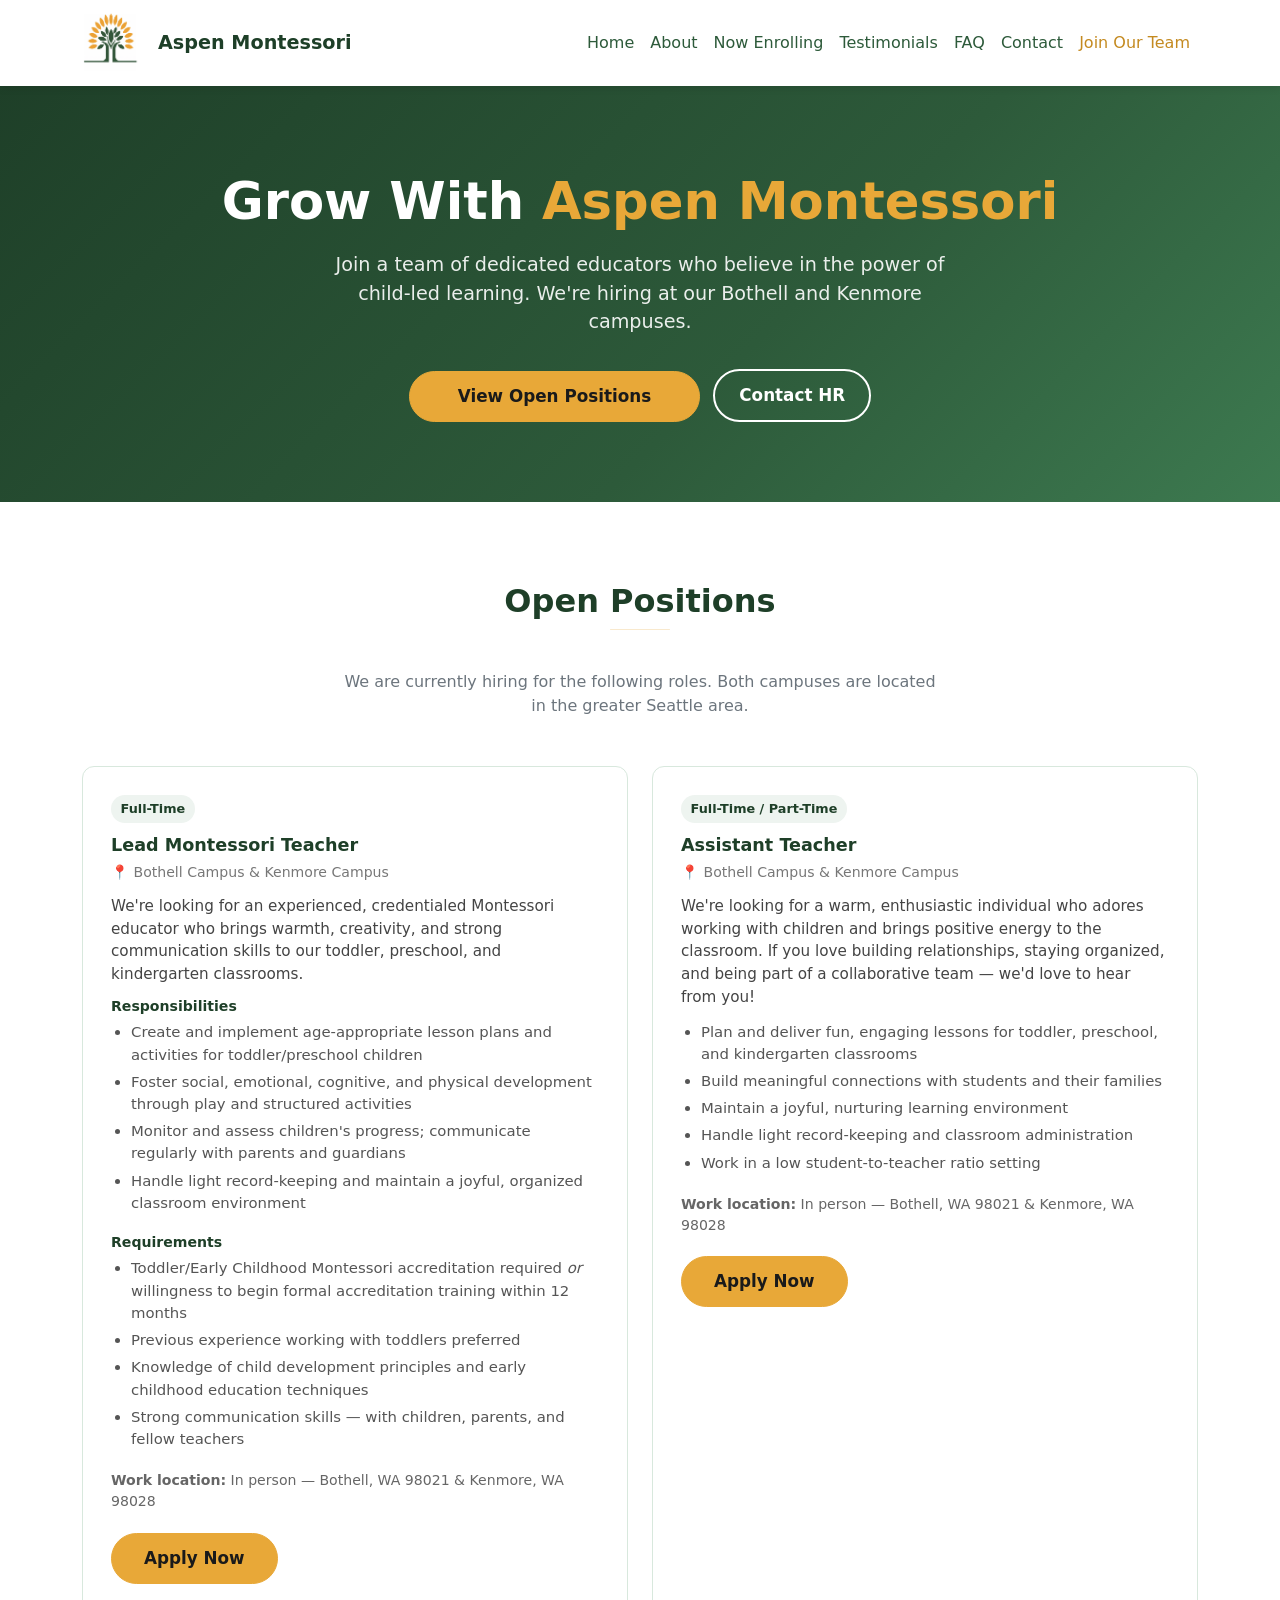
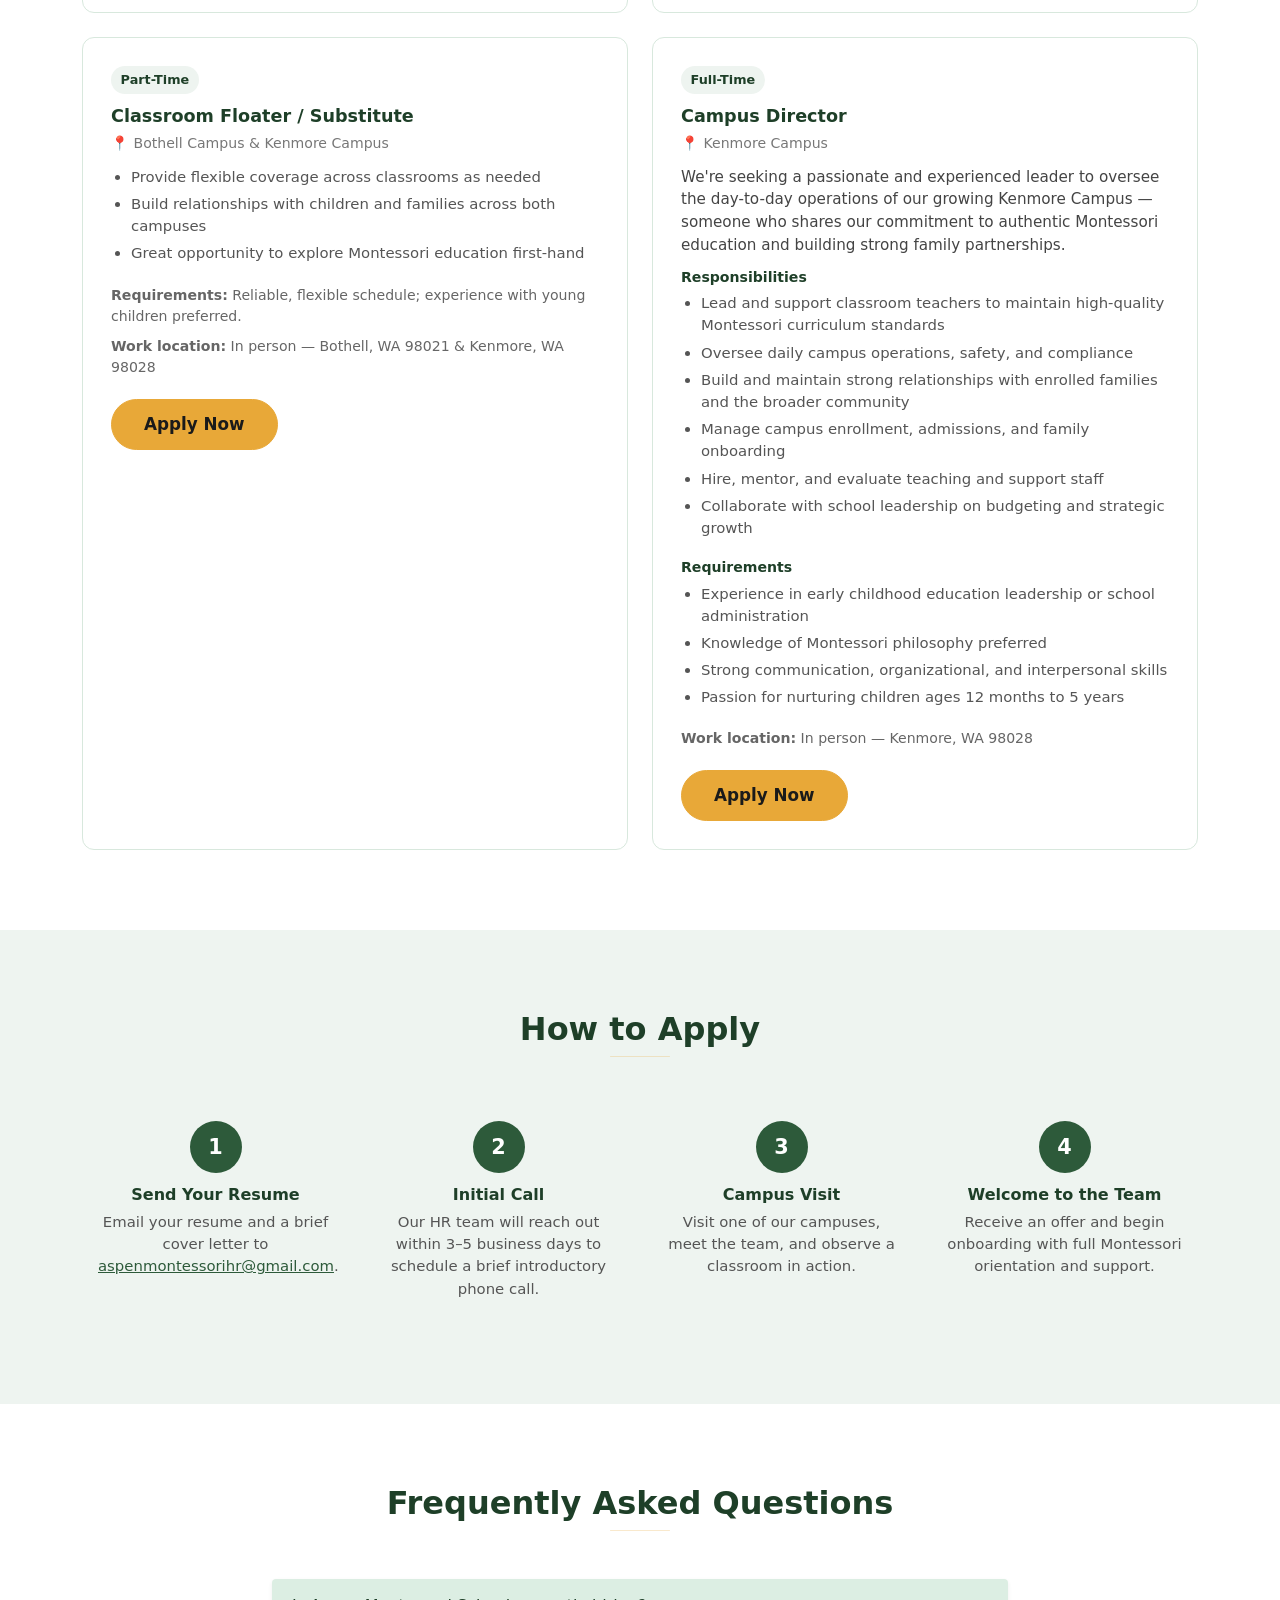
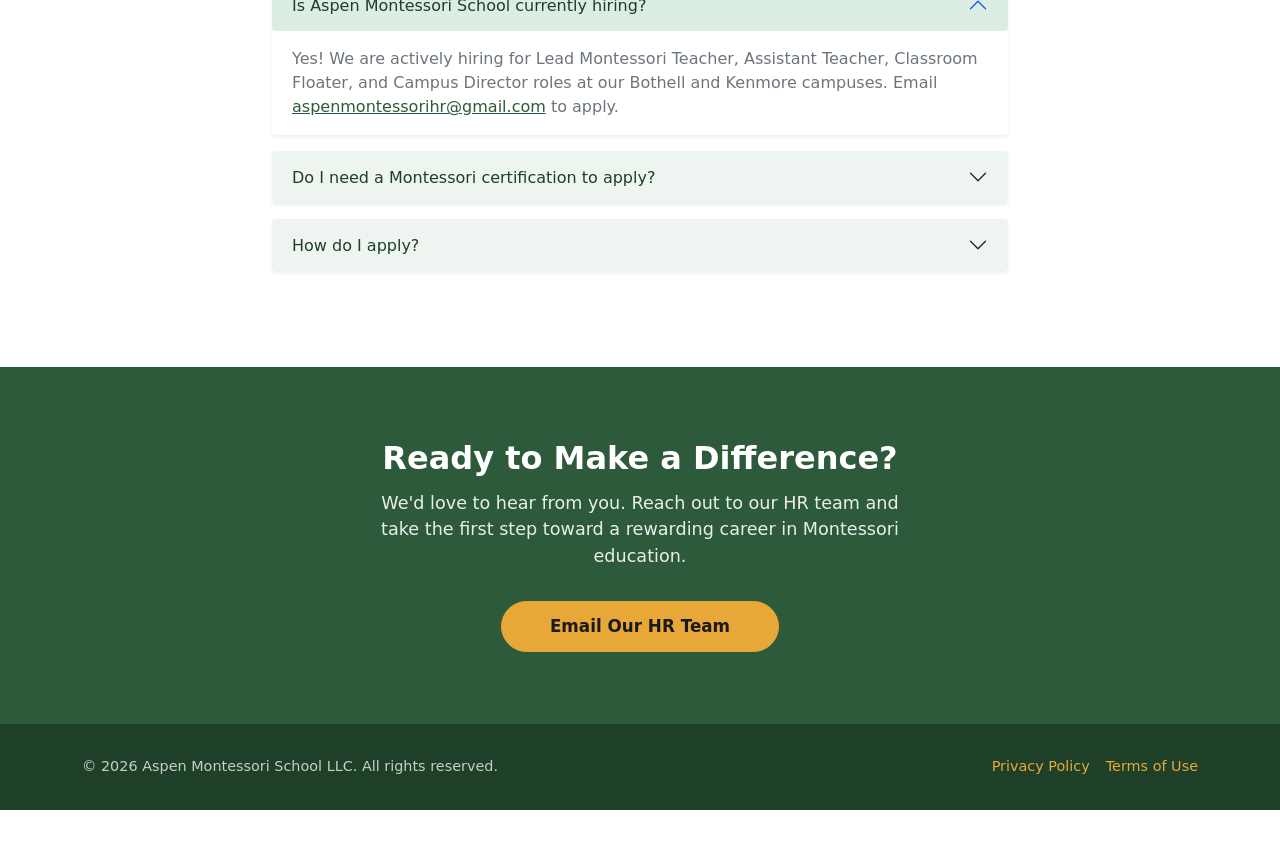
==== commit 637ca685: "remove the office administrator job" ====
--- a/careers.html
+++ b/careers.html
@@ -6,7 +6,7 @@
     <title>Careers &amp; Jobs | Aspen Montessori School – Bothell &amp; Kenmore, WA</title>
 
     <!-- Primary SEO -->
-    <meta name="description" content="Now hiring at Aspen Montessori School in Bothell &amp; Kenmore, WA! Open roles: Lead Montessori Teacher, Assistant Teacher, Classroom Floater, Campus Director, and Office Administrator. Apply today.">
+    <meta name="description" content="Now hiring at Aspen Montessori School in Bothell &amp; Kenmore, WA! Open roles: Lead Montessori Teacher, Assistant Teacher, Classroom Floater, and Campus Director. Apply today.">
     <meta name="keywords" content="Montessori teacher jobs Bothell WA, Montessori teacher jobs Kenmore WA, Lead Montessori Teacher hiring Washington, assistant teacher early childhood Bothell, Montessori educator careers Seattle area, preschool teacher jobs Bothell WA, childcare jobs Kenmore WA, Montessori school hiring 2026, early childhood education jobs Washington state, Aspen Montessori School jobs, Montessori classroom floater, school office administrator Bothell">
     <meta name="author" content="Aspen Montessori School">
     <meta name="robots" content="index, follow">
@@ -16,7 +16,7 @@
     <meta property="og:type" content="website">
     <meta property="og:url" content="https://www.aspenmontessorischool.com/careers.html">
     <meta property="og:title" content="Careers &amp; Jobs | Aspen Montessori School – Bothell &amp; Kenmore, WA">
-    <meta property="og:description" content="Now hiring at Aspen Montessori School! Lead Montessori Teacher, Assistant Teacher, Classroom Floater, Campus Director, and Office Administrator roles open in Bothell &amp; Kenmore, WA.">
+    <meta property="og:description" content="Now hiring at Aspen Montessori School! Lead Montessori Teacher, Assistant Teacher, Classroom Floater, and Campus Director roles open in Bothell &amp; Kenmore, WA.">
     <meta property="og:image" content="https://www.aspenmontessorischool.com/assets/kidsactivities/1_.jpg">
     <meta property="og:site_name" content="Aspen Montessori School">
     <meta property="og:locale" content="en_US">
@@ -60,7 +60,7 @@
           "name": "Is Aspen Montessori School currently hiring?",
           "acceptedAnswer": {
             "@type": "Answer",
-            "text": "Yes. Aspen Montessori School is actively hiring Lead Montessori Teachers, Assistant Teachers, Classroom Floaters, and Office Administrators at our Bothell and Kenmore, WA campuses. Email aspenmontessorihr@gmail.com to apply."
+            "text": "Yes. Aspen Montessori School is actively hiring Lead Montessori Teachers, Assistant Teachers, Classroom Floaters, and a Campus Director at our Bothell and Kenmore, WA campuses. Email aspenmontessorihr@gmail.com to apply."
           }
         },
         {
@@ -68,7 +68,7 @@
           "name": "What teaching positions are open at Aspen Montessori School?",
           "acceptedAnswer": {
             "@type": "Answer",
-            "text": "Open teaching roles include: Lead Montessori Teacher (full-time) and Assistant Teacher (full-time or part-time) at our Bothell and Kenmore campuses. We also have a Classroom Floater/Substitute role, a School Office Administrator position, and a Campus Director role at our Kenmore Campus."
+            "text": "Open teaching roles include: Lead Montessori Teacher (full-time) and Assistant Teacher (full-time or part-time) at our Bothell and Kenmore campuses. We also have a Classroom Floater/Substitute role and a Campus Director role at our Kenmore Campus."
           }
         },
         {
@@ -229,37 +229,6 @@
       {
         "@context": "https://schema.org",
         "@type": "JobPosting",
-        "title": "School Office Administrator",
-        "description": "Greet families and manage front-desk operations with warmth. Handle enrollment inquiries, scheduling, and school communications. Support the school director with administrative tasks. Maintain records and assist with billing and correspondence.",
-        "datePosted": "2026-06-07",
-        "validThrough": "2026-12-31",
-        "employmentType": "FULL_TIME",
-        "hiringOrganization": {
-          "@type": "Organization",
-          "name": "Aspen Montessori School",
-          "sameAs": "https://www.aspenmontessorischool.com",
-          "logo": "https://www.aspenmontessorischool.com/my-logo.png"
-        },
-        "jobLocation": {
-          "@type": "Place",
-          "address": {
-            "@type": "PostalAddress",
-            "streetAddress": "17605 80th CT NE",
-            "addressLocality": "Kenmore",
-            "addressRegion": "WA",
-            "postalCode": "98028",
-            "addressCountry": "US"
-          }
-        },
-        "qualifications": "Strong organizational and communication skills required. Experience in an office or school setting preferred.",
-        "applicationContact": {
-          "@type": "ContactPoint",
-          "email": "aspenmontessorihr@gmail.com"
-        }
-      },
-      {
-        "@context": "https://schema.org",
-        "@type": "JobPosting",
         "title": "Campus Director",
         "description": "Aspen Montessori School is seeking an experienced Campus Director to lead the Kenmore Campus. Responsibilities include: leading and supporting classroom teachers to maintain Montessori curriculum standards; overseeing daily campus operations, safety, and compliance; building relationships with enrolled families and the community; managing campus enrollment and admissions; hiring, mentoring, and evaluating staff; collaborating on budgeting and strategic growth.",
         "datePosted": "2026-06-07",
@@ -724,24 +693,6 @@
                 </ul>
                 <p style="font-size:.88rem; color:#666; margin-bottom:1.25rem;"><strong>Work location:</strong> In person — Kenmore, WA 98028</p>
                 <a href="mailto:aspenmontessorihr@gmail.com?subject=Application%3A%20Campus%20Director%20%E2%80%93%20Kenmore" class="btn btn-aspen">Apply Now</a>
-              </div>
-            </div>
-
-            <!-- Admin -->
-            <div class="col-md-6">
-              <div class="position-card h-100">
-                <span class="badge-type">Full-Time</span>
-                <h3>School Office Administrator</h3>
-                <p class="campus-tag">&#x1F4CD; Kenmore Campus</p>
-                <ul>
-                  <li>Greet families and manage front-desk operations with warmth</li>
-                  <li>Handle enrollment inquiries, scheduling, and school communications</li>
-                  <li>Support the school director with administrative tasks</li>
-                  <li>Maintain records and assist with billing and correspondence</li>
-                </ul>
-                <p style="font-size:.88rem; color:#666; margin-bottom:.6rem;"><strong>Requirements:</strong> Strong organizational and communication skills; experience in an office or school setting preferred.</p>
-                <p style="font-size:.88rem; color:#666; margin-bottom:1.25rem;"><strong>Work location:</strong> In person — Kenmore, WA 98028</p>
-                <a href="mailto:aspenmontessorihr@gmail.com?subject=Application%3A%20Office%20Administrator" class="btn btn-aspen">Apply Now</a>
               </div>
             </div>
 
@@ -806,7 +757,7 @@
                   </h3>
                   <div id="cfaq1" class="accordion-collapse collapse show" data-bs-parent="#careersFAQ">
                     <div class="accordion-body text-muted">
-                      Yes! We are actively hiring for Lead Montessori Teacher, Assistant Teacher, Classroom Floater, School Office Administrator, and Campus Director roles at our Bothell and Kenmore campuses. Email <a href="mailto:aspenmontessorihr@gmail.com" style="color:var(--aspen-green);">aspenmontessorihr@gmail.com</a> to apply.
+                      Yes! We are actively hiring for Lead Montessori Teacher, Assistant Teacher, Classroom Floater, and Campus Director roles at our Bothell and Kenmore campuses. Email <a href="mailto:aspenmontessorihr@gmail.com" style="color:var(--aspen-green);">aspenmontessorihr@gmail.com</a> to apply.
                     </div>
                   </div>
                 </div>
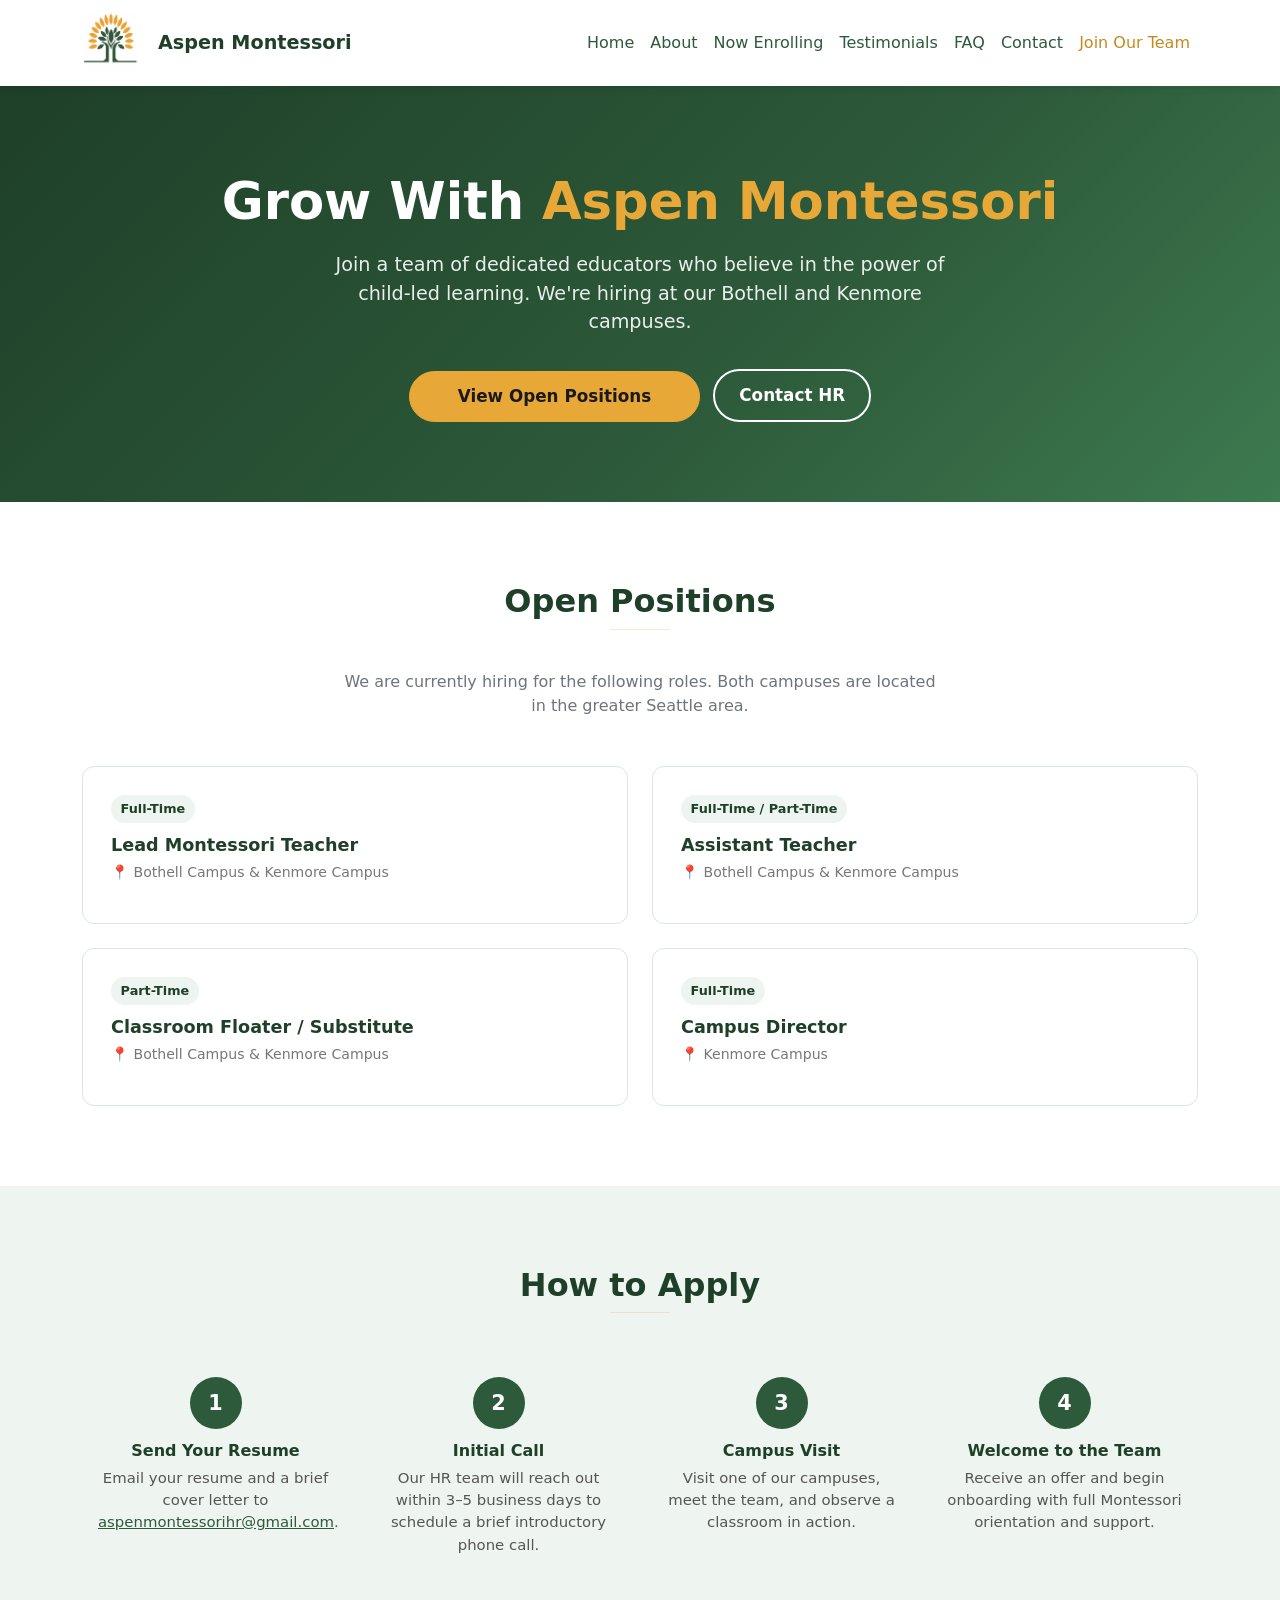
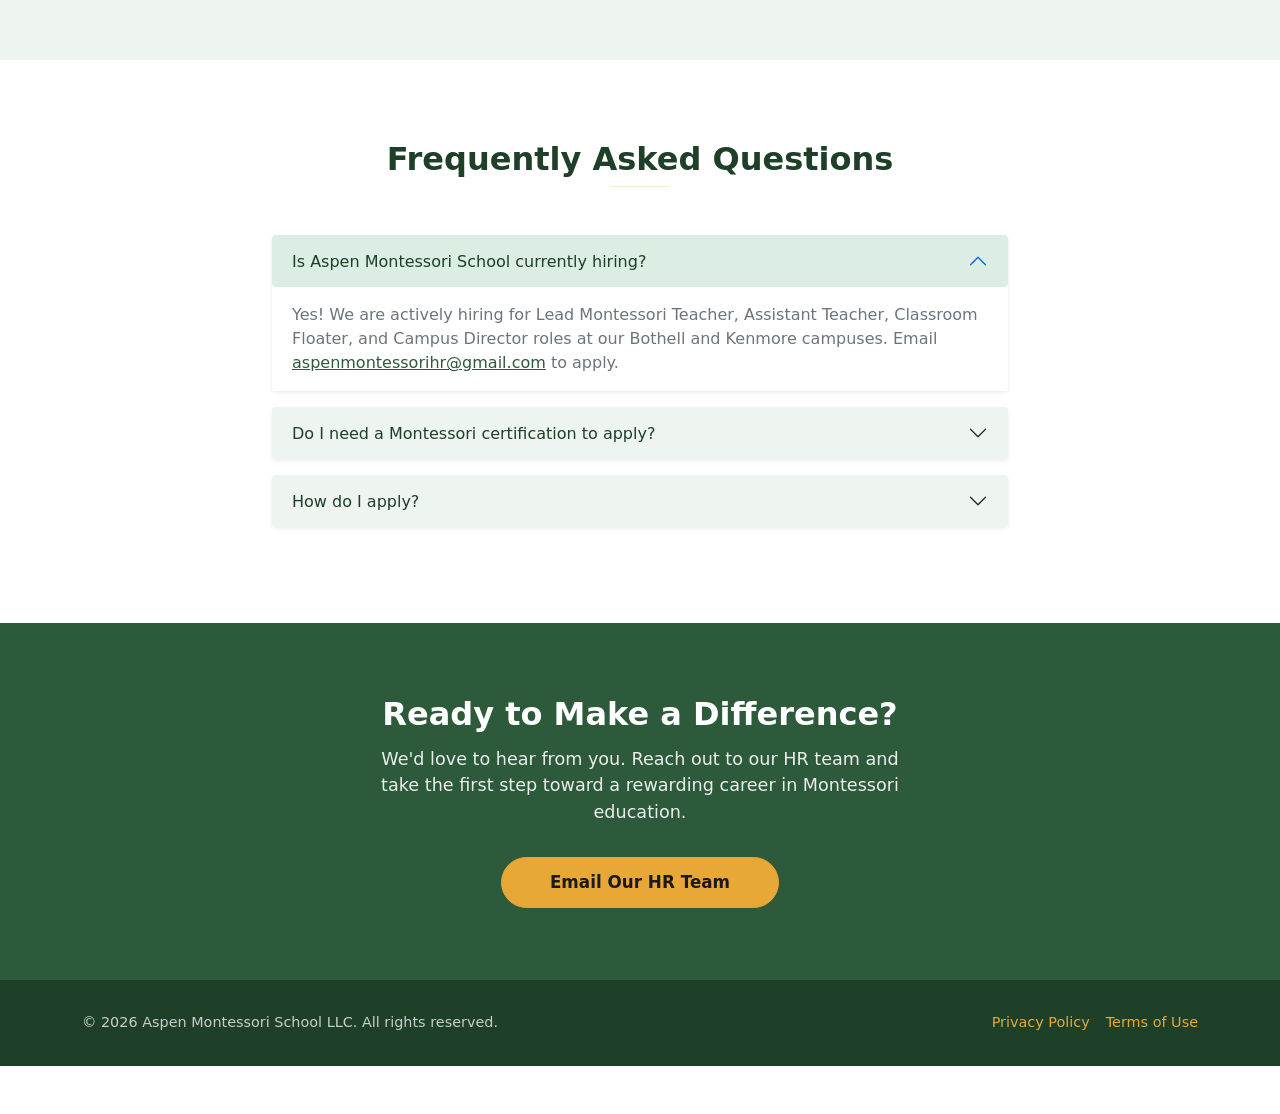
==== commit f3819b70: "simplify careers page: remove job details, benefits section, and Office Admin role - Strip position " ====
--- a/careers.html
+++ b/careers.html
@@ -7,7 +7,7 @@
 
     <!-- Primary SEO -->
     <meta name="description" content="Now hiring at Aspen Montessori School in Bothell &amp; Kenmore, WA! Open roles: Lead Montessori Teacher, Assistant Teacher, Classroom Floater, and Campus Director. Apply today.">
-    <meta name="keywords" content="Montessori teacher jobs Bothell WA, Montessori teacher jobs Kenmore WA, Lead Montessori Teacher hiring Washington, assistant teacher early childhood Bothell, Montessori educator careers Seattle area, preschool teacher jobs Bothell WA, childcare jobs Kenmore WA, Montessori school hiring 2026, early childhood education jobs Washington state, Aspen Montessori School jobs, Montessori classroom floater, school office administrator Bothell">
+    <meta name="keywords" content="Montessori teacher jobs Bothell WA, Montessori teacher jobs Kenmore WA, Lead Montessori Teacher hiring Washington, assistant teacher early childhood Bothell, Montessori educator careers Seattle area, preschool teacher jobs Bothell WA, childcare jobs Kenmore WA, Montessori school hiring 2026, early childhood education jobs Washington state, Aspen Montessori School jobs, Montessori classroom floater, campus director Kenmore WA">
     <meta name="author" content="Aspen Montessori School">
     <meta name="robots" content="index, follow">
     <link rel="canonical" href="https://www.aspenmontessorischool.com/careers.html">
@@ -24,7 +24,7 @@
     <!-- Twitter Card -->
     <meta name="twitter:card" content="summary_large_image">
     <meta name="twitter:title" content="Careers &amp; Jobs | Aspen Montessori School">
-    <meta name="twitter:description" content="Now hiring: Lead Montessori Teacher, Assistant Teacher, Classroom Floater, Campus Director &amp; Office Admin in Bothell &amp; Kenmore, WA.">
+    <meta name="twitter:description" content="Now hiring: Lead Montessori Teacher, Assistant Teacher, Classroom Floater &amp; Campus Director in Bothell &amp; Kenmore, WA.">
     <meta name="twitter:image" content="https://www.aspenmontessorischool.com/assets/kidsactivities/1_.jpg">
 
     <!-- BreadcrumbList structured data -->
@@ -377,50 +377,18 @@
         opacity: .9;
       }
 
-      /* ── Benefits ── */
-      #benefits {
-        background-color: var(--aspen-green-light);
-      }
-      .benefit-card {
-        background: #fff;
-        border-radius: 12px;
-        padding: 2rem 1.5rem;
-        height: 100%;
-        border-top: 4px solid var(--aspen-green);
-        box-shadow: 0 2px 12px rgba(0,0,0,.07);
-        text-align: center;
-      }
-      .benefit-card .benefit-icon {
-        font-size: 2.4rem;
-        margin-bottom: .75rem;
-      }
       .position-card h3 {
         font-size: 1.1rem;
         font-weight: 700;
         color: var(--aspen-green-dark);
         margin-bottom: .35rem;
       }
-      .position-card h4 {
-        font-size: .88rem;
-        margin-bottom: .4rem;
-      }
       .step-card h3 {
         font-size: 1rem;
         font-weight: 700;
         color: var(--aspen-green-dark);
         margin-bottom: .4rem;
       }
-      .benefit-card h3 {
-        color: var(--aspen-green-dark);
-        font-weight: 700;
-        margin-bottom: .5rem;
-      }
-      .benefit-card p {
-        color: #555;
-        font-size: .95rem;
-        margin: 0;
-      }
-
       /* ── Open Positions ── */
       #positions {
         background-color: #fff;
@@ -446,26 +414,11 @@
         display: inline-block;
         margin-bottom: .75rem;
       }
-      .position-card h5 {
-        color: var(--aspen-green-dark);
-        font-weight: 700;
-        margin-bottom: .35rem;
-      }
       .position-card .campus-tag {
         font-size: .88rem;
         color: #777;
         margin-bottom: .75rem;
       }
-      .position-card ul {
-        padding-left: 1.25rem;
-        color: #555;
-        font-size: .93rem;
-        margin-bottom: 1.25rem;
-      }
-      .position-card ul li {
-        margin-bottom: .3rem;
-      }
-
       /* ── Process ── */
       #process {
         background-color: var(--aspen-green-light);
@@ -606,25 +559,6 @@
                 <span class="badge-type">Full-Time</span>
                 <h3>Lead Montessori Teacher</h3>
                 <p class="campus-tag">&#x1F4CD; Bothell Campus &amp; Kenmore Campus</p>
-                <p style="color:#444; font-size:.95rem; margin-bottom:.75rem;">
-                  We're looking for an experienced, credentialed Montessori educator who brings warmth, creativity, and strong communication skills to our toddler, preschool, and kindergarten classrooms.
-                </p>
-                <h4 style="font-size:.88rem; font-weight:600; color: var(--aspen-green-dark); margin-bottom:.4rem;">Responsibilities</h4>
-                <ul>
-                  <li>Create and implement age-appropriate lesson plans and activities for toddler/preschool children</li>
-                  <li>Foster social, emotional, cognitive, and physical development through play and structured activities</li>
-                  <li>Monitor and assess children's progress; communicate regularly with parents and guardians</li>
-                  <li>Handle light record-keeping and maintain a joyful, organized classroom environment</li>
-                </ul>
-                <h4 style="font-size:.88rem; font-weight:600; color: var(--aspen-green-dark); margin-bottom:.4rem;">Requirements</h4>
-                <ul style="margin-bottom:1.25rem;">
-                  <li>Toddler/Early Childhood Montessori accreditation required <em>or</em> willingness to begin formal accreditation training within 12 months</li>
-                  <li>Previous experience working with toddlers preferred</li>
-                  <li>Knowledge of child development principles and early childhood education techniques</li>
-                  <li>Strong communication skills — with children, parents, and fellow teachers</li>
-                </ul>
-                <p style="font-size:.88rem; color:#666; margin-bottom:1.25rem;"><strong>Work location:</strong> In person — Bothell, WA 98021 &amp; Kenmore, WA 98028</p>
-                <a href="mailto:aspenmontessorihr@gmail.com?subject=Application%3A%20Lead%20Montessori%20Teacher" class="btn btn-aspen">Apply Now</a>
               </div>
             </div>
 
@@ -634,18 +568,6 @@
                 <span class="badge-type">Full-Time / Part-Time</span>
                 <h3>Assistant Teacher</h3>
                 <p class="campus-tag">&#x1F4CD; Bothell Campus &amp; Kenmore Campus</p>
-                <p style="color:#444; font-size:.95rem; margin-bottom:.75rem;">
-                  We're looking for a warm, enthusiastic individual who adores working with children and brings positive energy to the classroom. If you love building relationships, staying organized, and being part of a collaborative team — we'd love to hear from you!
-                </p>
-                <ul>
-                  <li>Plan and deliver fun, engaging lessons for toddler, preschool, and kindergarten classrooms</li>
-                  <li>Build meaningful connections with students and their families</li>
-                  <li>Maintain a joyful, nurturing learning environment</li>
-                  <li>Handle light record-keeping and classroom administration</li>
-                  <li>Work in a low student-to-teacher ratio setting</li>
-                </ul>
-                <p style="font-size:.88rem; color:#666; margin-bottom:1.25rem;"><strong>Work location:</strong> In person — Bothell, WA 98021 &amp; Kenmore, WA 98028</p>
-                <a href="mailto:aspenmontessorihr@gmail.com?subject=Application%3A%20Assistant%20Teacher" class="btn btn-aspen">Apply Now</a>
               </div>
             </div>
 
@@ -655,14 +577,6 @@
                 <span class="badge-type">Part-Time</span>
                 <h3>Classroom Floater / Substitute</h3>
                 <p class="campus-tag">&#x1F4CD; Bothell Campus &amp; Kenmore Campus</p>
-                <ul>
-                  <li>Provide flexible coverage across classrooms as needed</li>
-                  <li>Build relationships with children and families across both campuses</li>
-                  <li>Great opportunity to explore Montessori education first-hand</li>
-                </ul>
-                <p style="font-size:.88rem; color:#666; margin-bottom:.6rem;"><strong>Requirements:</strong> Reliable, flexible schedule; experience with young children preferred.</p>
-                <p style="font-size:.88rem; color:#666; margin-bottom:1.25rem;"><strong>Work location:</strong> In person — Bothell, WA 98021 &amp; Kenmore, WA 98028</p>
-                <a href="mailto:aspenmontessorihr@gmail.com?subject=Application%3A%20Classroom%20Floater" class="btn btn-aspen">Apply Now</a>
               </div>
             </div>
 
@@ -672,27 +586,6 @@
                 <span class="badge-type">Full-Time</span>
                 <h3>Campus Director</h3>
                 <p class="campus-tag">&#x1F4CD; Kenmore Campus</p>
-                <p style="color:#444; font-size:.95rem; margin-bottom:.75rem;">
-                  We're seeking a passionate and experienced leader to oversee the day-to-day operations of our growing Kenmore Campus — someone who shares our commitment to authentic Montessori education and building strong family partnerships.
-                </p>
-                <h4 style="font-size:.88rem; font-weight:600; color: var(--aspen-green-dark); margin-bottom:.4rem;">Responsibilities</h4>
-                <ul>
-                  <li>Lead and support classroom teachers to maintain high-quality Montessori curriculum standards</li>
-                  <li>Oversee daily campus operations, safety, and compliance</li>
-                  <li>Build and maintain strong relationships with enrolled families and the broader community</li>
-                  <li>Manage campus enrollment, admissions, and family onboarding</li>
-                  <li>Hire, mentor, and evaluate teaching and support staff</li>
-                  <li>Collaborate with school leadership on budgeting and strategic growth</li>
-                </ul>
-                <h4 style="font-size:.88rem; font-weight:600; color: var(--aspen-green-dark); margin-bottom:.4rem;">Requirements</h4>
-                <ul style="margin-bottom:1.25rem;">
-                  <li>Experience in early childhood education leadership or school administration</li>
-                  <li>Knowledge of Montessori philosophy preferred</li>
-                  <li>Strong communication, organizational, and interpersonal skills</li>
-                  <li>Passion for nurturing children ages 12 months to 5 years</li>
-                </ul>
-                <p style="font-size:.88rem; color:#666; margin-bottom:1.25rem;"><strong>Work location:</strong> In person — Kenmore, WA 98028</p>
-                <a href="mailto:aspenmontessorihr@gmail.com?subject=Application%3A%20Campus%20Director%20%E2%80%93%20Kenmore" class="btn btn-aspen">Apply Now</a>
               </div>
             </div>
 
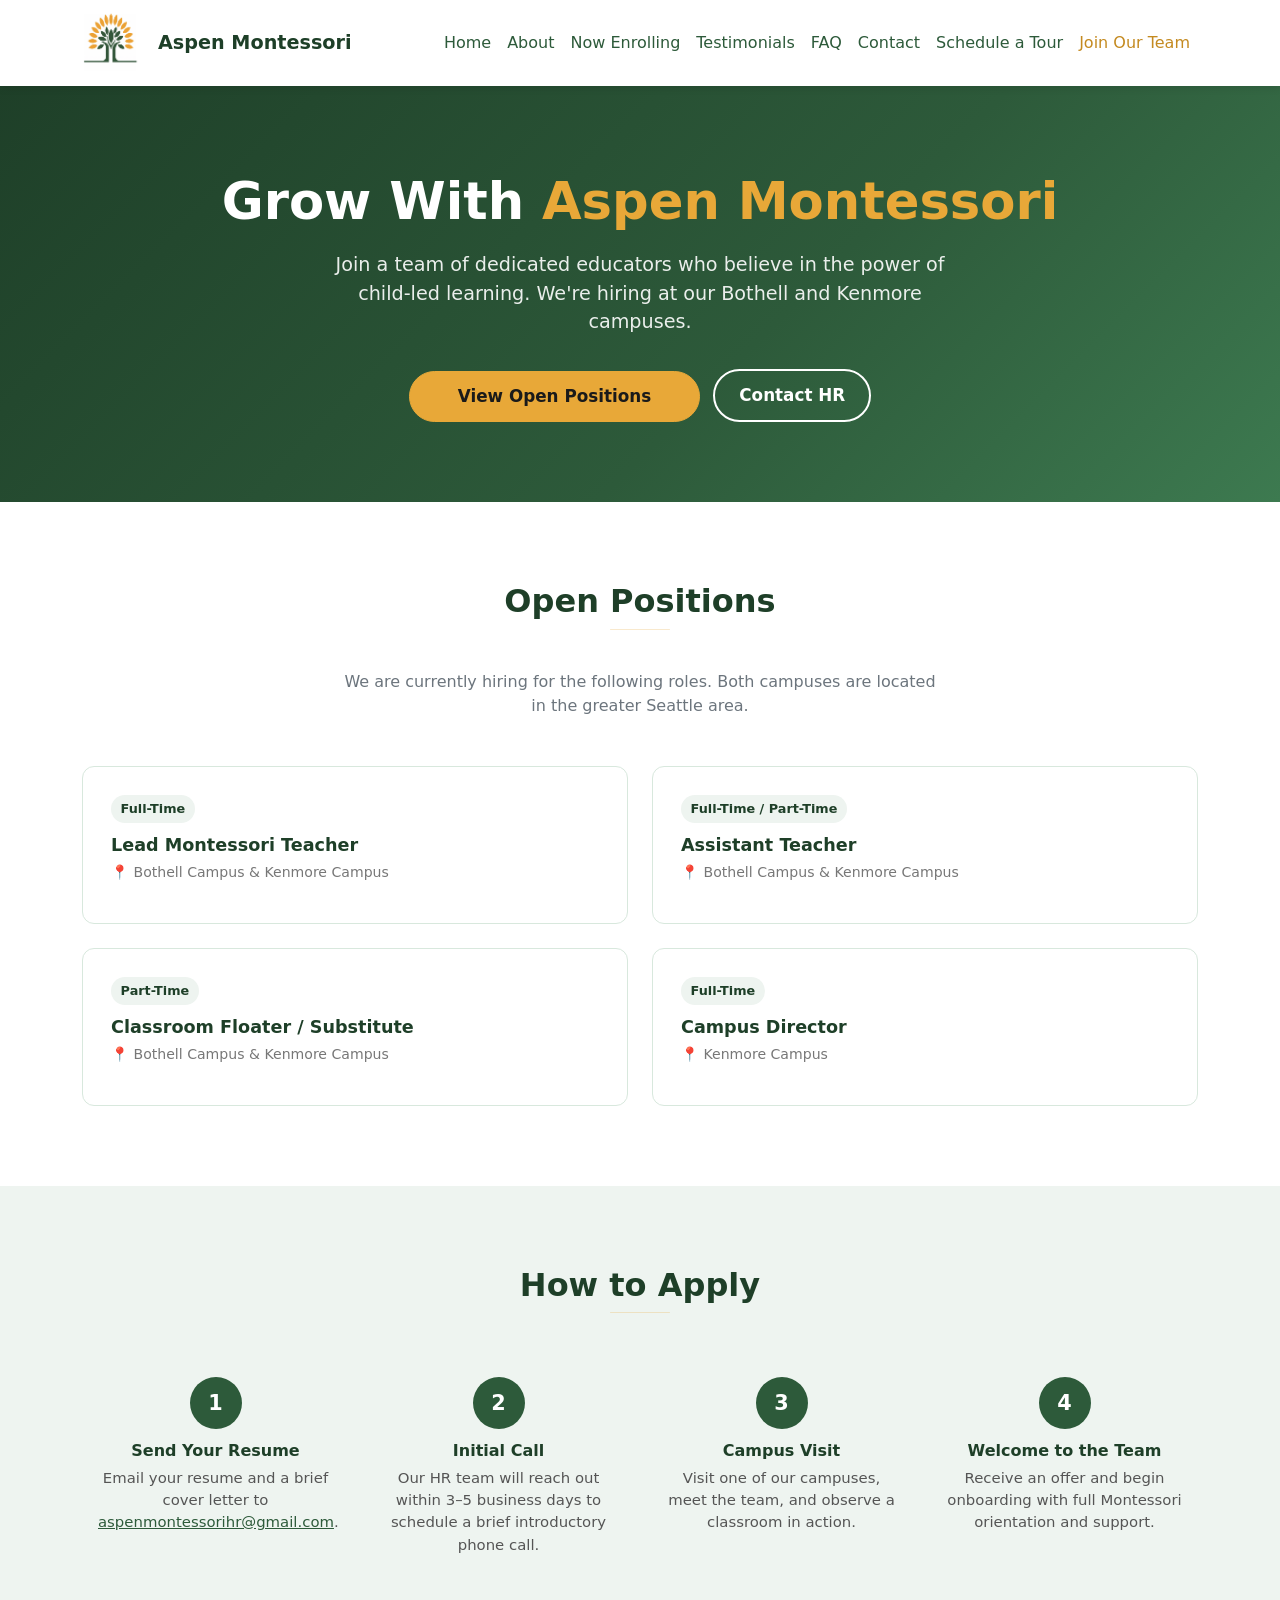
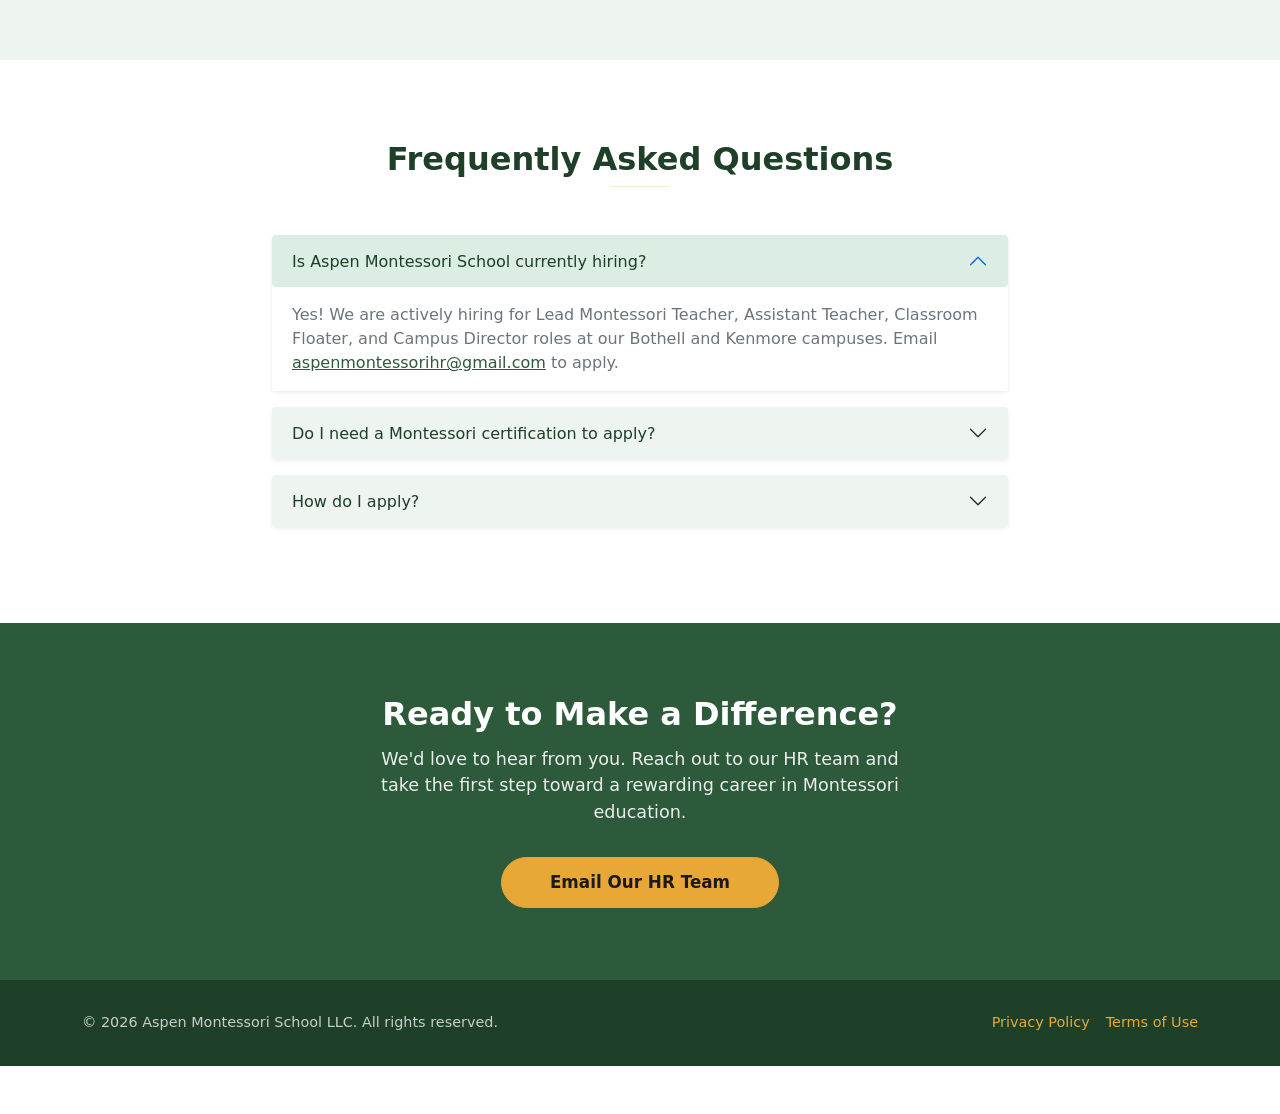
==== commit ef2dba41: "Add online tour scheduling page and refresh enrollment/SEO details Add schedule-tour.html with an em" ====
--- a/careers.html
+++ b/careers.html
@@ -61,14 +61,6 @@
           "acceptedAnswer": {
             "@type": "Answer",
             "text": "Yes. Aspen Montessori School is actively hiring Lead Montessori Teachers, Assistant Teachers, Classroom Floaters, and a Campus Director at our Bothell and Kenmore, WA campuses. Email aspenmontessorihr@gmail.com to apply."
-          }
-        },
-        {
-          "@type": "Question",
-          "name": "What teaching positions are open at Aspen Montessori School?",
-          "acceptedAnswer": {
-            "@type": "Answer",
-            "text": "Open teaching roles include: Lead Montessori Teacher (full-time) and Assistant Teacher (full-time or part-time) at our Bothell and Kenmore campuses. We also have a Classroom Floater/Substitute role and a Campus Director role at our Kenmore Campus."
           }
         },
         {
@@ -525,6 +517,7 @@
             <li class="nav-item"><a class="nav-link" href="index.html#testimonials">Testimonials</a></li>
             <li class="nav-item"><a class="nav-link" href="index.html#faq">FAQ</a></li>
             <li class="nav-item"><a class="nav-link" href="index.html#contact">Contact</a></li>
+            <li class="nav-item"><a class="nav-link" href="schedule-tour.html">Schedule a Tour</a></li>
             <li class="nav-item"><a class="nav-link active" href="careers.html">Join Our Team</a></li>
           </ul>
         </div>
